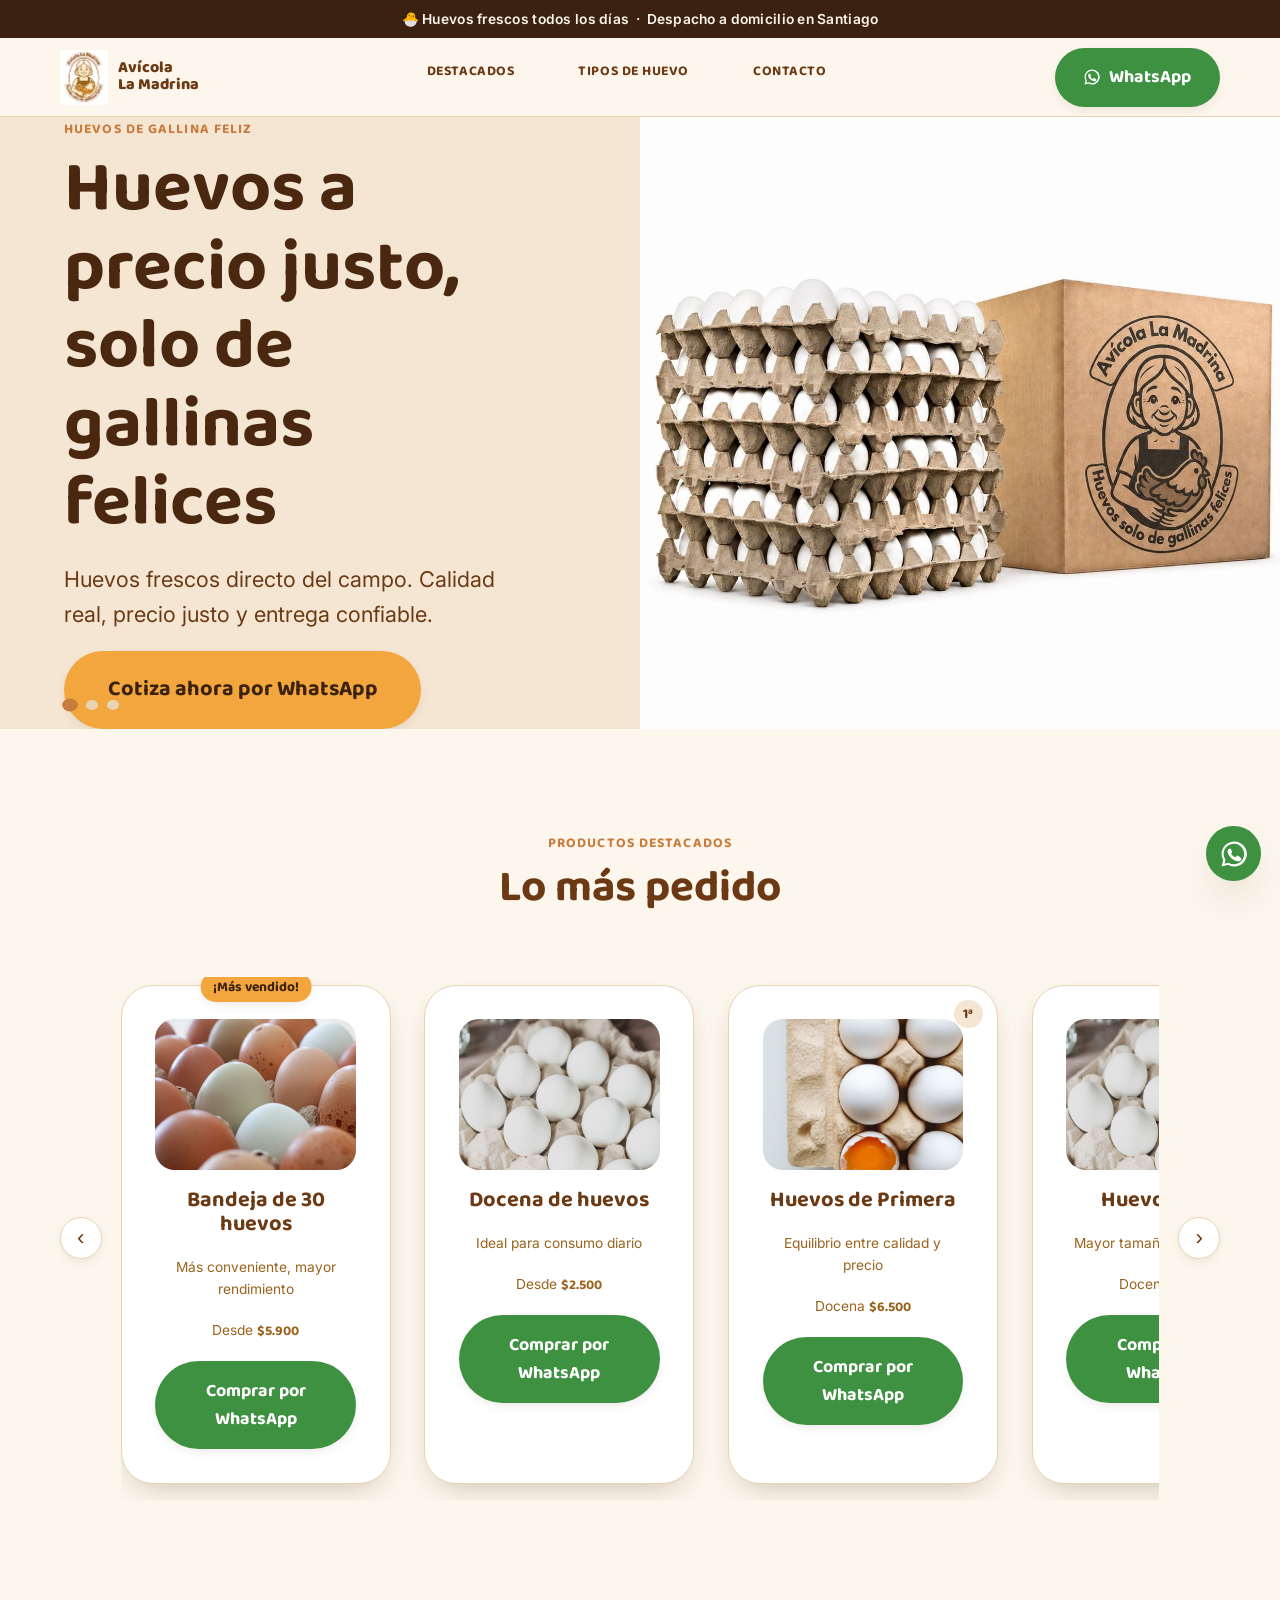
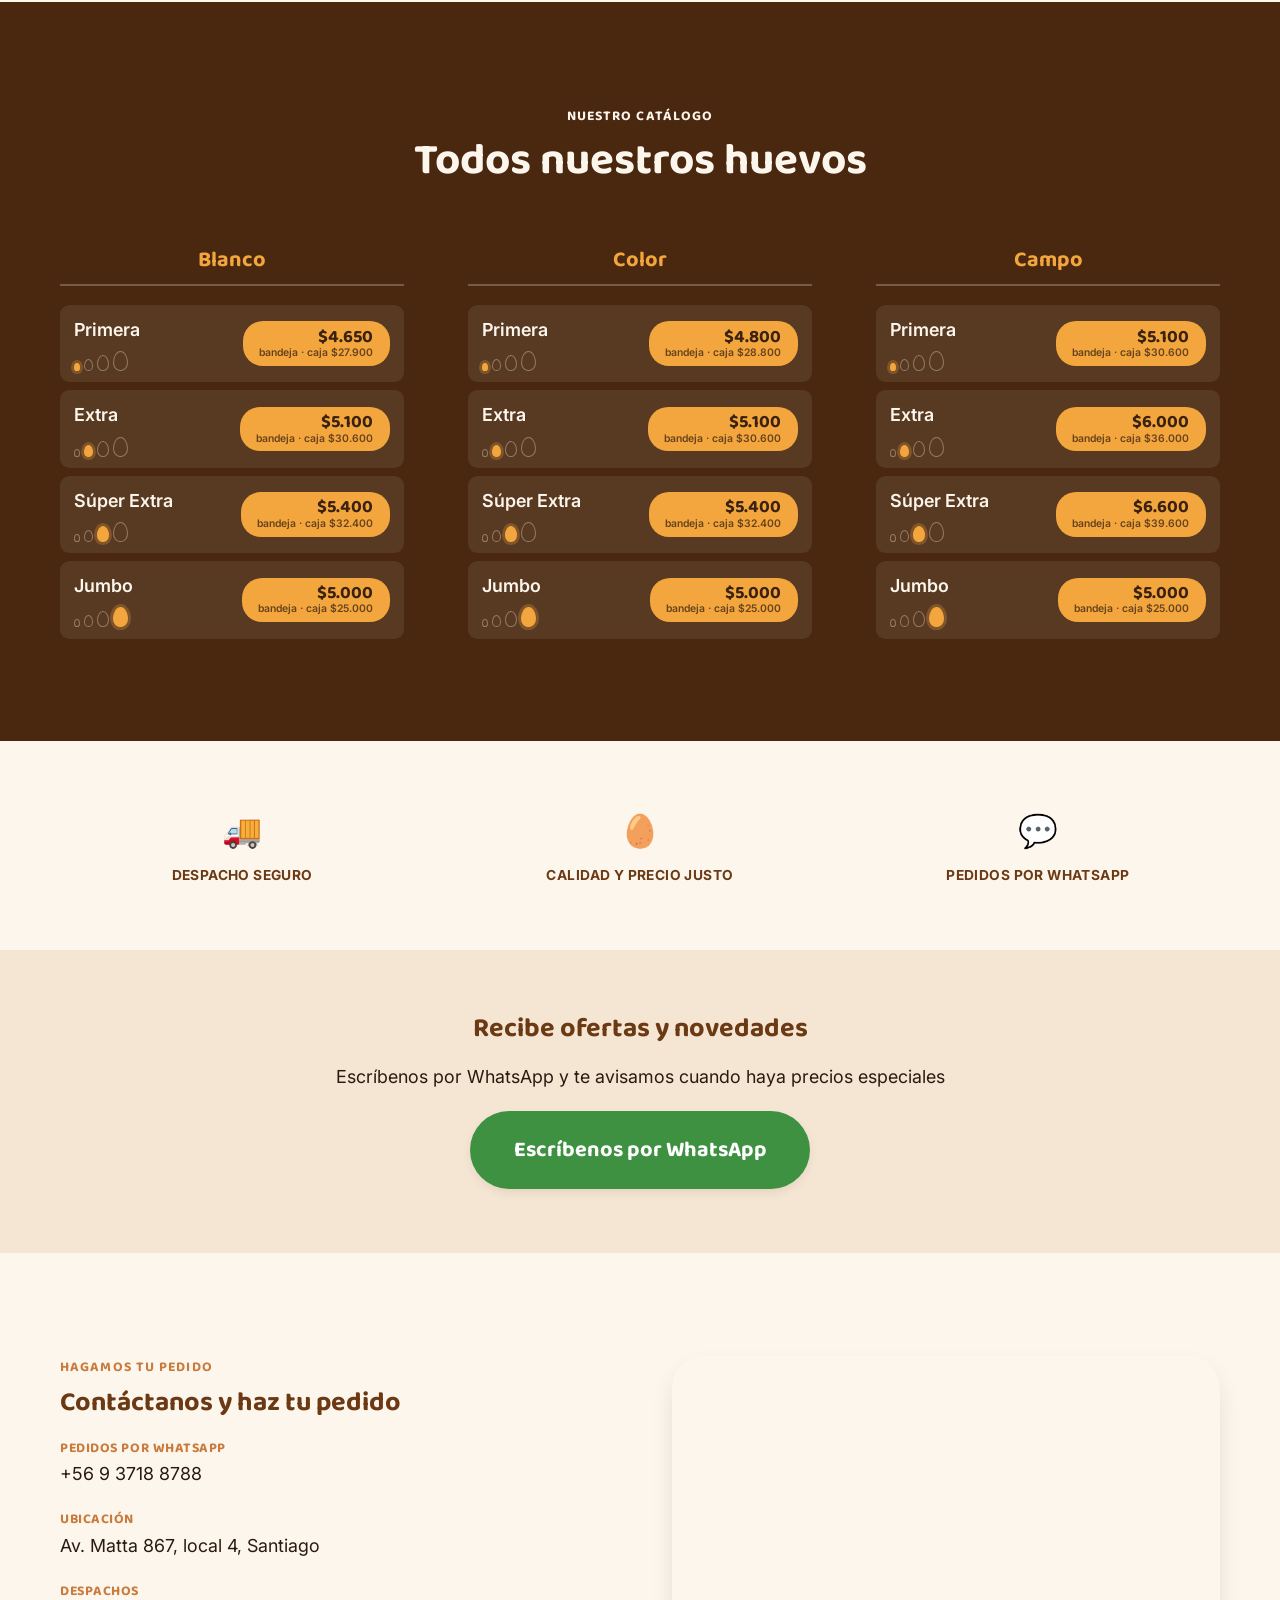
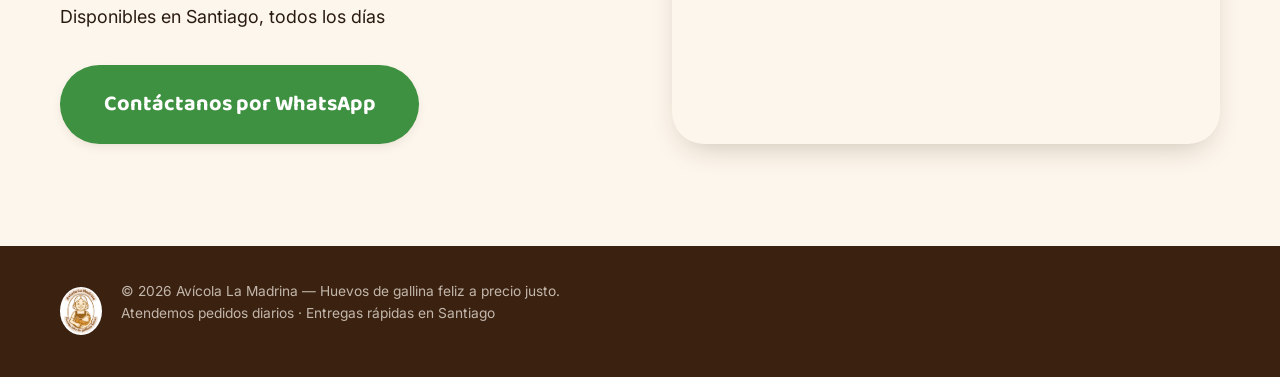
==== version-clasica/index.html @ a8001962 "Actualizar WhatsApp y dirección definitivos (Av. Matta 867, local 4, Santiago)" ====
<!doctype html>
<html lang="es">
<head>
<meta charset="UTF-8">
<meta name="viewport" content="width=device-width, initial-scale=1.0">
<title>Avícola La Madrina — Huevos a precio justo, de gallinas felices</title>
<meta name="description" content="Huevos frescos directo del campo. Calidad real, precio justo y entrega confiable en Santiago. Cotiza y compra fácil por WhatsApp.">
<link rel="icon" href="../assets/images/logo.png">
<link rel="preconnect" href="https://fonts.googleapis.com">
<link rel="preconnect" href="https://fonts.gstatic.com" crossorigin>
<link href="https://fonts.googleapis.com/css2?family=Baloo+2:wght@600;700;800&family=Inter:wght@400;500;600;700&display=swap" rel="stylesheet">
<link rel="stylesheet" href="../css/tokens.css">
<link rel="stylesheet" href="css/clasica.css">
</head>
<body>

<div class="promo-bar">🐣 Huevos frescos todos los días&nbsp; · &nbsp;Despacho a domicilio en Santiago</div>

<header class="chdr" id="chdr">
  <div class="container chdr__row">
    <a href="#inicio" class="chdr__brand">
      <img src="../assets/images/logo.png" alt="Avícola La Madrina" width="48" height="55">
      <span>Avícola<br>La Madrina</span>
    </a>

    <nav class="ctabs" id="ctabs" aria-label="Navegación principal">
      <a href="#destacados">Destacados</a>
      <a href="#tipos">Tipos de huevo</a>
      <a href="#contacto">Contacto</a>
    </nav>

    <div class="chdr__actions">
      <a class="cbtn cbtn--whatsapp js-whatsapp" data-wa-msg="Hola, quiero cotizar huevos" href="#">
        <svg viewBox="0 0 24 24" width="18" height="18" aria-hidden="true"><path fill="currentColor" d="M12 2a10 10 0 0 0-8.6 15L2 22l5.2-1.4A10 10 0 1 0 12 2Zm0 18.2a8.2 8.2 0 0 1-4.2-1.1l-.3-.2-3.1.8.8-3-.2-.3A8.2 8.2 0 1 1 12 20.2Zm4.5-6.1c-.2-.1-1.4-.7-1.6-.8-.2-.1-.4-.1-.6.1-.2.2-.6.8-.8 1-.1.2-.3.2-.5.1-1.4-.7-2.3-1.3-3.2-2.8-.2-.4.2-.4.6-1.2.1-.1 0-.3 0-.4C10.3 9.8 9.8 8.6 9.6 8.1c-.2-.5-.4-.4-.6-.4h-.5c-.2 0-.5.1-.7.3-.2.2-.9.9-.9 2.2s1 2.6 1.1 2.8c.1.2 1.9 3 4.7 4.1.7.3 1.2.4 1.6.5.7.2 1.3.2 1.8.1.5-.1 1.4-.6 1.6-1.1.2-.5.2-1 .1-1.1-.1-.1-.3-.2-.5-.3Z"/></svg>
        WhatsApp
      </a>
      <button class="cmenu-toggle" id="cmenu-toggle" aria-label="Abrir menú" aria-expanded="false" aria-controls="ctabs">
        <span></span><span></span><span></span>
      </button>
    </div>
  </div>
</header>

<main>

  <!-- HERO CAROUSEL -->
  <section class="chero" id="inicio">
    <div class="chero__track" id="chero-track">

      <div class="chero__slide is-active">
        <div class="chero__text-panel">
          <div class="chero__slide-inner">
            <p class="ceyebrow">Huevos de gallina feliz</p>
            <h1>Huevos a precio justo,<br>solo de gallinas felices</h1>
            <p class="chero__lead">Huevos frescos directo del campo. Calidad real, precio justo y entrega confiable.</p>
            <a class="cbtn cbtn--yolk cbtn--lg js-whatsapp" data-wa-msg="Hola, quiero cotizar huevos" href="#">Cotiza ahora por WhatsApp</a>
          </div>
        </div>
        <div class="chero__photo-panel">
          <img src="../assets/images/photos/box-blanco.jpg" alt="Caja y bandejas de huevos Avícola La Madrina">
        </div>
      </div>

      <div class="chero__slide">
        <div class="chero__text-panel">
          <div class="chero__slide-inner">
            <p class="ceyebrow">Para tu negocio</p>
            <h1>Precios mayoristas<br>desde 20 cajas</h1>
            <p class="chero__lead">Abastece tu negocio con huevos frescos y precios especiales por volumen.</p>
            <a class="cbtn cbtn--yolk cbtn--lg js-whatsapp" data-wa-msg="Hola, quiero consultar precios mayoristas" href="#">Consultar por WhatsApp</a>
          </div>
        </div>
        <div class="chero__photo-panel">
          <img src="../assets/images/photos/box-color.jpg" alt="Caja y bandejas de huevos de campo Avícola La Madrina">
        </div>
      </div>

      <div class="chero__slide">
        <div class="chero__text-panel">
          <div class="chero__slide-inner">
            <p class="ceyebrow">Directo a tu puerta</p>
            <h1>Despacho a domicilio<br>en Santiago</h1>
            <p class="chero__lead">Pide por WhatsApp y recibe tus huevos frescos sin salir de casa.</p>
            <a class="cbtn cbtn--yolk cbtn--lg js-whatsapp" data-wa-msg="Hola, quiero coordinar un despacho a domicilio" href="#">Pedir por WhatsApp</a>
          </div>
        </div>
        <div class="chero__photo-panel">
          <img src="../assets/images/photos/hero-delivery-hands.jpg" alt="Entrega de huevos a domicilio">
        </div>
      </div>

    </div>
    <div class="chero__dots" id="chero-dots" role="tablist" aria-label="Slides del carrusel"></div>
  </section>

  <!-- DESTACADOS CAROUSEL -->
  <section class="cdestacados" id="destacados">
    <div class="container csection-head">
      <p class="ceyebrow">Productos destacados</p>
      <h2>Lo más pedido</h2>
    </div>

    <div class="cdestacados__viewport container">
      <button class="ccarousel-arrow ccarousel-arrow--prev" data-carousel-prev aria-label="Ver anterior">‹</button>

      <div class="cdestacados__track" id="destacados-track">
        <article class="cproduct-card">
          <span class="cproduct-card__ribbon">¡Más vendido!</span>
          <div class="cproduct-card__photo"><img src="../assets/images/photos/product-bandeja.jpg" alt="Bandeja de 30 huevos frescos" width="220" height="160" loading="lazy"></div>
          <h3>Bandeja de 30 huevos</h3>
          <p>Más conveniente, mayor rendimiento</p>
          <p class="cproduct-card__price">Desde <strong>$5.900</strong></p>
          <a class="cbtn cbtn--whatsapp cbtn--block js-whatsapp" data-wa-msg="Hola, quiero pedir una bandeja de 30 huevos" href="#">Comprar por WhatsApp</a>
        </article>

        <article class="cproduct-card">
          <div class="cproduct-card__photo"><img src="../assets/images/photos/product-docena.jpg" alt="Docena de huevos frescos" width="220" height="160" loading="lazy"></div>
          <h3>Docena de huevos</h3>
          <p>Ideal para consumo diario</p>
          <p class="cproduct-card__price">Desde <strong>$2.500</strong></p>
          <a class="cbtn cbtn--whatsapp cbtn--block js-whatsapp" data-wa-msg="Hola, quiero pedir una docena de huevos" href="#">Comprar por WhatsApp</a>
        </article>

        <article class="cproduct-card">
          <span class="cproduct-card__badge">1ª</span>
          <div class="cproduct-card__photo"><img src="../assets/images/photos/product-tipo-huevo.jpg" alt="Huevos de Primera" width="220" height="160" loading="lazy"></div>
          <h3>Huevos de Primera</h3>
          <p>Equilibrio entre calidad y precio</p>
          <p class="cproduct-card__price">Docena <strong>$6.500</strong></p>
          <a class="cbtn cbtn--whatsapp cbtn--block js-whatsapp" data-wa-msg="Hola, quiero pedir huevos de Primera" href="#">Comprar por WhatsApp</a>
        </article>

        <article class="cproduct-card">
          <span class="cproduct-card__badge">Extra</span>
          <div class="cproduct-card__photo"><img src="../assets/images/photos/product-docena.jpg" alt="Huevos Extra" width="220" height="160" loading="lazy"></div>
          <h3>Huevos Extra</h3>
          <p>Mayor tamaño y rendimiento</p>
          <p class="cproduct-card__price">Docena <strong>$7.000</strong></p>
          <a class="cbtn cbtn--whatsapp cbtn--block js-whatsapp" data-wa-msg="Hola, quiero pedir huevos Extra" href="#">Comprar por WhatsApp</a>
        </article>

        <article class="cproduct-card">
          <span class="cproduct-card__badge">S.Extra</span>
          <div class="cproduct-card__photo"><img src="../assets/images/photos/product-bandeja.jpg" alt="Huevos Súper Extra" width="220" height="160" loading="lazy"></div>
          <h3>Huevos Súper Extra</h3>
          <p>Perfectos para cocina y familia</p>
          <p class="cproduct-card__price">Docena <strong>$7.500</strong></p>
          <a class="cbtn cbtn--whatsapp cbtn--block js-whatsapp" data-wa-msg="Hola, quiero pedir huevos Súper Extra" href="#">Comprar por WhatsApp</a>
        </article>

        <article class="cproduct-card">
          <span class="cproduct-card__badge">Campo</span>
          <div class="cproduct-card__photo"><img src="../assets/images/photos/countryside-hens.jpg" alt="Huevos de Campo, gallinas libres" width="220" height="160" loading="lazy"></div>
          <h3>Huevos de Campo</h3>
          <p>Gallinas libres, sabor superior</p>
          <p class="cproduct-card__price">Docena <strong>$9.500</strong></p>
          <a class="cbtn cbtn--whatsapp cbtn--block js-whatsapp" data-wa-msg="Hola, quiero pedir huevos de Campo" href="#">Comprar por WhatsApp</a>
        </article>

        <article class="cproduct-card">
          <div class="cproduct-card__photo"><img src="../assets/images/photos/tipos-eggs-row.jpg" alt="Caja mayorista de huevos" width="220" height="160" loading="lazy"></div>
          <h3>Caja mayorista</h3>
          <p>150 huevos, precio por volumen</p>
          <p class="cproduct-card__price">Cotiza <strong>directamente</strong></p>
          <a class="cbtn cbtn--whatsapp cbtn--block js-whatsapp" data-wa-msg="Hola, quiero cotizar una caja mayorista de 150 huevos" href="#">Comprar por WhatsApp</a>
        </article>
      </div>

      <button class="ccarousel-arrow ccarousel-arrow--next" data-carousel-next aria-label="Ver siguiente">›</button>
    </div>
  </section>

  <!-- CATÁLOGO -->
  <section class="ccatalogo" id="tipos">
    <div class="container">
      <div class="csection-head">
        <p class="ceyebrow">Nuestro catálogo</p>
        <h2>Todos nuestros huevos</h2>
      </div>

      <div class="ccatalogo__grid">
        <div class="ccatalogo__col">
          <h3>Blanco</h3>
          <ul class="ccatalogo__list">
            <li>
              <div class="ccatalogo__info">
                <span class="ccatalogo__name">Primera</span>
                <span class="csize-scale" aria-hidden="true"><i class="csize-scale__dot is-active"></i><i class="csize-scale__dot"></i><i class="csize-scale__dot"></i><i class="csize-scale__dot"></i></span>
              </div>
              <a class="js-whatsapp" data-wa-msg="Hola, quiero cotizar huevos Blanco Primera" href="#"><strong>$4.650</strong><small>bandeja · caja $27.900</small></a>
            </li>
            <li>
              <div class="ccatalogo__info">
                <span class="ccatalogo__name">Extra</span>
                <span class="csize-scale" aria-hidden="true"><i class="csize-scale__dot"></i><i class="csize-scale__dot is-active"></i><i class="csize-scale__dot"></i><i class="csize-scale__dot"></i></span>
              </div>
              <a class="js-whatsapp" data-wa-msg="Hola, quiero cotizar huevos Blanco Extra" href="#"><strong>$5.100</strong><small>bandeja · caja $30.600</small></a>
            </li>
            <li>
              <div class="ccatalogo__info">
                <span class="ccatalogo__name">Súper Extra</span>
                <span class="csize-scale" aria-hidden="true"><i class="csize-scale__dot"></i><i class="csize-scale__dot"></i><i class="csize-scale__dot is-active"></i><i class="csize-scale__dot"></i></span>
              </div>
              <a class="js-whatsapp" data-wa-msg="Hola, quiero cotizar huevos Blanco Súper Extra" href="#"><strong>$5.400</strong><small>bandeja · caja $32.400</small></a>
            </li>
            <li>
              <div class="ccatalogo__info">
                <span class="ccatalogo__name">Jumbo</span>
                <span class="csize-scale" aria-hidden="true"><i class="csize-scale__dot"></i><i class="csize-scale__dot"></i><i class="csize-scale__dot"></i><i class="csize-scale__dot is-active"></i></span>
              </div>
              <a class="js-whatsapp" data-wa-msg="Hola, quiero cotizar huevos Blanco Jumbo" href="#"><strong>$5.000</strong><small>bandeja · caja $25.000</small></a>
            </li>
          </ul>
        </div>

        <div class="ccatalogo__col">
          <h3>Color</h3>
          <ul class="ccatalogo__list">
            <li>
              <div class="ccatalogo__info">
                <span class="ccatalogo__name">Primera</span>
                <span class="csize-scale" aria-hidden="true"><i class="csize-scale__dot is-active"></i><i class="csize-scale__dot"></i><i class="csize-scale__dot"></i><i class="csize-scale__dot"></i></span>
              </div>
              <a class="js-whatsapp" data-wa-msg="Hola, quiero cotizar huevos Color Primera" href="#"><strong>$4.800</strong><small>bandeja · caja $28.800</small></a>
            </li>
            <li>
              <div class="ccatalogo__info">
                <span class="ccatalogo__name">Extra</span>
                <span class="csize-scale" aria-hidden="true"><i class="csize-scale__dot"></i><i class="csize-scale__dot is-active"></i><i class="csize-scale__dot"></i><i class="csize-scale__dot"></i></span>
              </div>
              <a class="js-whatsapp" data-wa-msg="Hola, quiero cotizar huevos Color Extra" href="#"><strong>$5.100</strong><small>bandeja · caja $30.600</small></a>
            </li>
            <li>
              <div class="ccatalogo__info">
                <span class="ccatalogo__name">Súper Extra</span>
                <span class="csize-scale" aria-hidden="true"><i class="csize-scale__dot"></i><i class="csize-scale__dot"></i><i class="csize-scale__dot is-active"></i><i class="csize-scale__dot"></i></span>
              </div>
              <a class="js-whatsapp" data-wa-msg="Hola, quiero cotizar huevos Color Súper Extra" href="#"><strong>$5.400</strong><small>bandeja · caja $32.400</small></a>
            </li>
            <li>
              <div class="ccatalogo__info">
                <span class="ccatalogo__name">Jumbo</span>
                <span class="csize-scale" aria-hidden="true"><i class="csize-scale__dot"></i><i class="csize-scale__dot"></i><i class="csize-scale__dot"></i><i class="csize-scale__dot is-active"></i></span>
              </div>
              <a class="js-whatsapp" data-wa-msg="Hola, quiero cotizar huevos Color Jumbo" href="#"><strong>$5.000</strong><small>bandeja · caja $25.000</small></a>
            </li>
          </ul>
        </div>

        <div class="ccatalogo__col">
          <h3>Campo</h3>
          <ul class="ccatalogo__list">
            <li>
              <div class="ccatalogo__info">
                <span class="ccatalogo__name">Primera</span>
                <span class="csize-scale" aria-hidden="true"><i class="csize-scale__dot is-active"></i><i class="csize-scale__dot"></i><i class="csize-scale__dot"></i><i class="csize-scale__dot"></i></span>
              </div>
              <a class="js-whatsapp" data-wa-msg="Hola, quiero cotizar huevos de Campo Primera" href="#"><strong>$5.100</strong><small>bandeja · caja $30.600</small></a>
            </li>
            <li>
              <div class="ccatalogo__info">
                <span class="ccatalogo__name">Extra</span>
                <span class="csize-scale" aria-hidden="true"><i class="csize-scale__dot"></i><i class="csize-scale__dot is-active"></i><i class="csize-scale__dot"></i><i class="csize-scale__dot"></i></span>
              </div>
              <a class="js-whatsapp" data-wa-msg="Hola, quiero cotizar huevos de Campo Extra" href="#"><strong>$6.000</strong><small>bandeja · caja $36.000</small></a>
            </li>
            <li>
              <div class="ccatalogo__info">
                <span class="ccatalogo__name">Súper Extra</span>
                <span class="csize-scale" aria-hidden="true"><i class="csize-scale__dot"></i><i class="csize-scale__dot"></i><i class="csize-scale__dot is-active"></i><i class="csize-scale__dot"></i></span>
              </div>
              <a class="js-whatsapp" data-wa-msg="Hola, quiero cotizar huevos de Campo Súper Extra" href="#"><strong>$6.600</strong><small>bandeja · caja $39.600</small></a>
            </li>
            <li>
              <div class="ccatalogo__info">
                <span class="ccatalogo__name">Jumbo</span>
                <span class="csize-scale" aria-hidden="true"><i class="csize-scale__dot"></i><i class="csize-scale__dot"></i><i class="csize-scale__dot"></i><i class="csize-scale__dot is-active"></i></span>
              </div>
              <a class="js-whatsapp" data-wa-msg="Hola, quiero cotizar huevos de Campo Jumbo" href="#"><strong>$5.000</strong><small>bandeja · caja $25.000</small></a>
            </li>
          </ul>
        </div>
      </div>
    </div>
  </section>

  <!-- TRUST BADGES -->
  <section class="ctrust">
    <div class="container ctrust__grid">
      <div class="ctrust__item"><span>🚚</span><p>Despacho seguro</p></div>
      <div class="ctrust__item"><span>🥚</span><p>Calidad y precio justo</p></div>
      <div class="ctrust__item"><span>💬</span><p>Pedidos por WhatsApp</p></div>
    </div>
  </section>

  <!-- NEWSLETTER (WhatsApp opt-in, no hay backend de correo) -->
  <section class="cnewsletter">
    <div class="container cnewsletter__inner">
      <h2>Recibe ofertas y novedades</h2>
      <p>Escríbenos por WhatsApp y te avisamos cuando haya precios especiales</p>
      <a class="cbtn cbtn--whatsapp cbtn--lg js-whatsapp" data-wa-msg="Hola, quiero recibir ofertas y novedades" href="#">Escríbenos por WhatsApp</a>
    </div>
  </section>

  <!-- CONTACT -->
  <section class="ccontact" id="contacto">
    <div class="container ccontact__row">
      <div class="ccontact__copy">
        <p class="ceyebrow">Hagamos tu pedido</p>
        <h2>Contáctanos y haz tu pedido</h2>
        <ul class="ccontact__list">
          <li><strong>Pedidos por WhatsApp</strong><span class="js-whatsapp-number">+56 9 0000 0000</span></li>
          <li><strong>Ubicación</strong><span>Av. Matta 867, local 4, Santiago</span></li>
          <li><strong>Despachos</strong><span>Disponibles en Santiago, todos los días</span></li>
        </ul>
        <a class="cbtn cbtn--whatsapp cbtn--lg js-whatsapp" data-wa-msg="Hola, quiero hacer un pedido" href="#">Contáctanos por WhatsApp</a>
      </div>
      <div class="ccontact__map">
        <iframe title="Mapa de ubicación Avícola La Madrina" src="https://maps.google.com/maps?q=Av.%20Matta%20867%2C%20Santiago&t=&z=16&ie=UTF8&iwloc=&output=embed" loading="lazy" referrerpolicy="no-referrer-when-downgrade"></iframe>
      </div>
    </div>
  </section>

</main>

<footer class="cfooter">
  <div class="container cfooter__row">
    <img src="../assets/images/logo.png" alt="Avícola La Madrina" width="42" height="48">
    <p>© 2026 Avícola La Madrina — Huevos de gallina feliz a precio justo.<br>Atendemos pedidos diarios · Entregas rápidas en Santiago</p>
  </div>
</footer>

<a class="cwhatsapp-float js-whatsapp" data-wa-msg="Hola, quiero hacer una consulta" href="#" aria-label="Escríbenos por WhatsApp">
  <svg viewBox="0 0 24 24" width="30" height="30"><path fill="currentColor" d="M12 2a10 10 0 0 0-8.6 15L2 22l5.2-1.4A10 10 0 1 0 12 2Zm0 18.2a8.2 8.2 0 0 1-4.2-1.1l-.3-.2-3.1.8.8-3-.2-.3A8.2 8.2 0 1 1 12 20.2Zm4.5-6.1c-.2-.1-1.4-.7-1.6-.8-.2-.1-.4-.1-.6.1-.2.2-.6.8-.8 1-.1.2-.3.2-.5.1-1.4-.7-2.3-1.3-3.2-2.8-.2-.4.2-.4.6-1.2.1-.1 0-.3 0-.4C10.3 9.8 9.8 8.6 9.6 8.1c-.2-.5-.4-.4-.6-.4h-.5c-.2 0-.5.1-.7.3-.2.2-.9.9-.9 2.2s1 2.6 1.1 2.8c.1.2 1.9 3 4.7 4.1.7.3 1.2.4 1.6.5.7.2 1.3.2 1.8.1.5-.1 1.4-.6 1.6-1.1.2-.5.2-1 .1-1.1-.1-.1-.3-.2-.5-.3Z"/></svg>
</a>

<div class="cpromo-modal" id="promo-modal" role="dialog" aria-modal="true" aria-labelledby="promo-modal-title" hidden>
  <div class="cpromo-modal__backdrop" data-promo-close></div>
  <div class="cpromo-modal__card">
    <button class="cpromo-modal__close" data-promo-close aria-label="Cerrar">✕</button>
    <p class="cpromo-modal__icon">🚚</p>
    <h3 id="promo-modal-title">Despacho gratis</h3>
    <p>Región Metropolitana en compras desde <strong>$50.000</strong></p>
    <a class="cbtn cbtn--whatsapp cbtn--block js-whatsapp" data-wa-msg="Hola, quiero hacer un pedido" href="#" data-promo-close>Quiero mi pedido</a>
  </div>
</div>

<script src="js/clasica.js"></script>
</body>
</html>
---- css/tokens.css ----
:root {
  /* Palette — derived from the Avícola La Madrina badge logo */
  --color-cream: #fdf6ec;
  --color-cream-deep: #f4e6d3;
  --color-cream-line: #e8d3b3;

  --color-brown-900: #3a2110;
  --color-brown-800: #4a2810;
  --color-brown-700: #6b3a14;
  --color-brown-500: #9b631c;
  --color-brown-300: #c99257;

  --color-terracotta: #c97b3d;

  --color-yolk: #f2a63d;
  --color-yolk-dark: #d9871f;

  --color-whatsapp: #3f9142;
  --color-whatsapp-dark: #2f7a34;

  --color-white: #ffffff;
  --color-ink: #2a1b10;

  /* Type */
  --font-display: "Baloo 2", system-ui, sans-serif;
  --font-body: "Inter", system-ui, -apple-system, sans-serif;

  --text-xs: clamp(0.8rem, 0.78rem + 0.1vw, 0.875rem);
  --text-base: clamp(1rem, 0.96rem + 0.2vw, 1.125rem);
  --text-lg: clamp(1.15rem, 1.08rem + 0.35vw, 1.375rem);
  --text-xl: clamp(1.4rem, 1.25rem + 0.75vw, 1.875rem);
  --text-2xl: clamp(1.9rem, 1.6rem + 1.5vw, 2.75rem);
  --text-hero: clamp(2.6rem, 1.9rem + 3.2vw, 4.5rem);

  /* Space */
  --space-xs: clamp(0.5rem, 0.45rem + 0.25vw, 0.75rem);
  --space-sm: clamp(0.9rem, 0.8rem + 0.5vw, 1.25rem);
  --space-md: clamp(1.5rem, 1.3rem + 1vw, 2.25rem);
  --space-lg: clamp(2.5rem, 2rem + 2.5vw, 4rem);
  --space-section: clamp(4rem, 3.2rem + 4vw, 7rem);

  /* Shape */
  --radius-sm: 0.6rem;
  --radius-md: 1.25rem;
  --radius-lg: 2rem;
  --radius-pill: 999px;

  /* Motion */
  --duration-fast: 150ms;
  --duration-normal: 320ms;
  --ease-out-expo: cubic-bezier(0.16, 1, 0.3, 1);

  /* Shadow */
  --shadow-card: 0 12px 30px -12px rgba(58, 33, 16, 0.28);
  --shadow-lift: 0 20px 40px -16px rgba(58, 33, 16, 0.35);
  --shadow-soft: 0 4px 14px -6px rgba(58, 33, 16, 0.2);
}
---- version-clasica/css/clasica.css ----
*, *::before, *::after { box-sizing: border-box; }
html { scroll-behavior: smooth; }
body {
  margin: 0;
  font-family: var(--font-body);
  font-size: var(--text-base);
  color: var(--color-ink);
  background: var(--color-cream);
  line-height: 1.6;
  -webkit-font-smoothing: antialiased;
}
img { max-width: 100%; height: auto; display: block; }
h1, h2, h3 { font-family: var(--font-display); line-height: 1.1; margin: 0 0 var(--space-sm); color: var(--color-brown-700); }
p { margin: 0 0 var(--space-sm); }
a { color: inherit; text-decoration: none; }

.container { width: min(1160px, 100% - 2.5rem); margin-inline: auto; }

.ceyebrow {
  font-family: var(--font-display);
  font-weight: 700;
  letter-spacing: 0.08em;
  text-transform: uppercase;
  font-size: var(--text-xs);
  color: var(--color-terracotta);
  margin: 0 0 var(--space-xs);
}

.csection-head { text-align: center; max-width: 60ch; margin-inline: auto; margin-bottom: var(--space-lg); }
.csection-head h2 { font-size: var(--text-2xl); }

/* Buttons */
.cbtn {
  display: inline-flex; align-items: center; justify-content: center; gap: 0.5rem;
  font-family: var(--font-display); font-weight: 700; font-size: var(--text-base);
  padding: 0.85em 1.6em; border-radius: var(--radius-pill); border: none; cursor: pointer;
  transition: transform var(--duration-fast) var(--ease-out-expo), box-shadow var(--duration-fast) var(--ease-out-expo), background-color var(--duration-fast) var(--ease-out-expo);
  box-shadow: var(--shadow-soft);
}
.cbtn:hover { transform: translateY(-2px); box-shadow: var(--shadow-lift); }
.cbtn--lg { padding: 1em 2em; font-size: var(--text-lg); }
.cbtn--block { width: 100%; }
.cbtn--whatsapp { background: var(--color-whatsapp); color: var(--color-white); }
.cbtn--whatsapp:hover { background: var(--color-whatsapp-dark); }
.cbtn--yolk { background: var(--color-yolk); color: var(--color-brown-900); }
.cbtn--yolk:hover { background: var(--color-yolk-dark); }

/* Promo bar */
.promo-bar {
  background: var(--color-brown-900); color: var(--color-cream);
  text-align: center; font-size: var(--text-xs); font-weight: 600;
  letter-spacing: 0.02em; padding: 0.5rem 1rem;
}

/* Header with tabs */
.chdr {
  position: sticky; top: 0; z-index: 40;
  background: color-mix(in srgb, var(--color-cream) 94%, transparent);
  backdrop-filter: blur(10px);
  border-bottom: 1px solid var(--color-cream-line);
}
.chdr__row { display: flex; align-items: center; justify-content: space-between; gap: var(--space-md); padding-block: 0.6rem; }
.chdr__brand { display: flex; align-items: center; gap: 0.6rem; flex-shrink: 0; }
.chdr__brand span { font-family: var(--font-display); font-weight: 800; color: var(--color-brown-700); font-size: 1rem; line-height: 1.05; }
.ctabs { display: flex; gap: var(--space-lg); }
.ctabs a {
  position: relative; font-family: var(--font-display); font-weight: 700; font-size: var(--text-xs);
  text-transform: uppercase; letter-spacing: 0.04em; color: var(--color-brown-700);
  padding-bottom: 0.6rem; border-bottom: 3px solid transparent;
  transition: border-color var(--duration-fast) var(--ease-out-expo), color var(--duration-fast);
}
.ctabs a:hover { border-color: var(--color-yolk); color: var(--color-terracotta); }
.chdr__actions { display: flex; align-items: center; gap: var(--space-sm); }
.cmenu-toggle { display: none; flex-direction: column; gap: 5px; background: none; border: none; cursor: pointer; padding: 0.4rem; }
.cmenu-toggle span { width: 24px; height: 2.5px; background: var(--color-brown-700); border-radius: 2px; transition: transform var(--duration-normal) var(--ease-out-expo), opacity var(--duration-fast); }

/* Hero carousel — two-column split, à la Santa Marta */
.chero { position: relative; overflow: hidden; background: var(--color-cream-deep); }
.chero__track { position: relative; height: clamp(480px, 68vh, 620px); }
.chero__slide {
  position: absolute; inset: 0; display: grid; grid-template-columns: 1fr 1fr;
  opacity: 0; visibility: hidden; transition: opacity 700ms var(--ease-out-expo);
}
.chero__slide.is-active { opacity: 1; visibility: visible; }
.chero__text-panel { display: flex; align-items: center; background: var(--color-cream-deep); padding-inline: var(--space-lg); }
.chero__slide-inner { max-width: 42ch; }
.chero__slide h1 { font-size: var(--text-hero); color: var(--color-brown-800); }
.chero__slide .ceyebrow { color: var(--color-terracotta); }
.chero__lead { font-size: var(--text-lg); color: var(--color-brown-700); }
.chero__photo-panel { position: relative; overflow: hidden; background: var(--color-brown-800); }
.chero__photo-panel > img { width: 100%; height: 100%; object-fit: cover; }
.chero__dots { position: absolute; left: var(--space-lg); bottom: var(--space-sm); z-index: 3; display: flex; gap: 0.6rem; }
.chero__dots button {
  width: 10px; height: 10px; border-radius: 50%; border: none; background: var(--color-cream-line);
  cursor: pointer; transition: background-color var(--duration-fast), transform var(--duration-fast);
}
.chero__dots button.is-active { background: var(--color-terracotta); transform: scale(1.3); }

/* Destacados carousel */
.cdestacados { padding-block: var(--space-section); }
.cdestacados__viewport { position: relative; display: flex; align-items: center; gap: var(--space-sm); }
.cdestacados__track {
  display: flex; gap: var(--space-md); overflow-x: auto; scroll-snap-type: x mandatory;
  padding-block: 0.5rem 1rem; scrollbar-width: none;
}
.cdestacados__track::-webkit-scrollbar { display: none; }
.cproduct-card {
  position: relative; flex: 0 0 clamp(220px, 26vw, 270px); scroll-snap-align: start;
  background: var(--color-white); border: 1px solid var(--color-cream-line); border-radius: var(--radius-lg);
  padding: var(--space-md); text-align: center; box-shadow: var(--shadow-card);
  transition: transform var(--duration-normal) var(--ease-out-expo), box-shadow var(--duration-normal) var(--ease-out-expo);
}
.cproduct-card:hover { transform: translateY(-8px); box-shadow: var(--shadow-lift); }
.cproduct-card__photo { width: 100%; aspect-ratio: 4 / 3; margin: 0 0 var(--space-sm); border-radius: var(--radius-md); overflow: hidden; }
.cproduct-card__photo img { width: 100%; height: 100%; object-fit: cover; }
.cproduct-card__ribbon {
  position: absolute; top: -14px; left: 50%; transform: translateX(-50%);
  background: var(--color-yolk); color: var(--color-brown-900); font-family: var(--font-display); font-weight: 700;
  font-size: var(--text-xs); padding: 0.3em 0.9em; border-radius: var(--radius-pill); white-space: nowrap; box-shadow: var(--shadow-soft);
}
.cproduct-card__badge {
  position: absolute; top: 14px; right: 14px; background: var(--color-cream-deep); color: var(--color-brown-700);
  font-family: var(--font-display); font-weight: 700; font-size: var(--text-xs);
  padding: 0.25em 0.7em; border-radius: var(--radius-pill);
}
.cproduct-card h3 { font-size: var(--text-lg); }
.cproduct-card p { font-size: var(--text-xs); color: var(--color-brown-500); }
.cproduct-card__price { font-size: var(--text-xl); color: var(--color-brown-700); margin-bottom: var(--space-sm); }
.cproduct-card__price strong { font-family: var(--font-display); }
.ccarousel-arrow {
  flex-shrink: 0; width: 2.6rem; height: 2.6rem; border-radius: 50%; border: 1px solid var(--color-cream-line);
  background: var(--color-white); color: var(--color-brown-700); font-size: 1.4rem; line-height: 1; cursor: pointer;
  box-shadow: var(--shadow-soft); transition: background-color var(--duration-fast), transform var(--duration-fast);
}
.ccarousel-arrow:hover { background: var(--color-yolk); transform: scale(1.08); }

/* Tipos de huevo row */
.ccatalogo { padding-block: var(--space-section); background: var(--color-brown-800); }
.ccatalogo .ceyebrow, .ccatalogo h2 { color: var(--color-cream); }
.ccatalogo__grid { display: grid; grid-template-columns: repeat(3, 1fr); gap: var(--space-lg); }
.ccatalogo__col h3 {
  color: var(--color-yolk); font-size: var(--text-lg); text-align: center;
  padding-bottom: var(--space-xs); margin-bottom: var(--space-sm);
  border-bottom: 2px solid color-mix(in srgb, var(--color-cream) 25%, transparent);
}
.ccatalogo__list { list-style: none; margin: 0; padding: 0; display: grid; gap: 0.5rem; }
.ccatalogo__list li {
  display: flex; align-items: center; justify-content: space-between; gap: var(--space-sm);
  padding: 0.7rem 0.9rem; border-radius: var(--radius-sm);
  background: color-mix(in srgb, var(--color-cream) 8%, transparent);
}
.ccatalogo__name { color: var(--color-cream); font-weight: 600; }
.ccatalogo__info { display: flex; flex-direction: column; gap: 0.4rem; }
.csize-scale { display: flex; align-items: flex-end; gap: 4px; height: 20px; }
.csize-scale__dot {
  display: block; border-radius: 50% 50% 45% 45% / 58% 58% 42% 42%;
  background: transparent; border: 1.5px solid color-mix(in srgb, var(--color-cream) 35%, transparent);
}
.csize-scale__dot:nth-child(1) { width: 6px; height: 8px; }
.csize-scale__dot:nth-child(2) { width: 9px; height: 12px; }
.csize-scale__dot:nth-child(3) { width: 12px; height: 16px; }
.csize-scale__dot:nth-child(4) { width: 15px; height: 20px; }
.csize-scale__dot.is-active {
  background: var(--color-yolk); border-color: var(--color-yolk);
  box-shadow: 0 0 0 3px color-mix(in srgb, var(--color-yolk) 25%, transparent);
}
.ccatalogo__list a {
  display: flex; flex-direction: column; align-items: flex-end; gap: 0.1rem;
  color: var(--color-brown-900); background: var(--color-yolk);
  padding: 0.4em 0.9em; border-radius: var(--radius-md); text-align: right;
  transition: background-color var(--duration-fast), transform var(--duration-fast);
}
.ccatalogo__list a:hover { background: var(--color-yolk-dark); transform: translateY(-2px); }
.ccatalogo__list a strong { font-family: var(--font-display); font-weight: 700; font-size: var(--text-sm, var(--text-base)); line-height: 1; }
.ccatalogo__list a small { font-size: 0.65rem; font-weight: 600; opacity: 0.75; line-height: 1; white-space: nowrap; }

/* Trust */
.ctrust { padding-block: var(--space-lg); }
.ctrust__grid { display: grid; grid-template-columns: repeat(3, 1fr); gap: var(--space-md); text-align: center; }
.ctrust__item { display: grid; gap: 0.5rem; justify-items: center; }
.ctrust__item span:first-child { font-size: 2rem; }
.ctrust__item p { margin: 0; font-weight: 700; color: var(--color-brown-700); font-size: var(--text-xs); text-transform: uppercase; letter-spacing: 0.03em; }

/* Newsletter */
.cnewsletter { padding-block: var(--space-lg); background: var(--color-cream-deep); text-align: center; }
.cnewsletter__inner { max-width: 56ch; margin-inline: auto; }

/* Contact */
.ccontact { padding-block: var(--space-section); }
.ccontact__row { display: grid; grid-template-columns: 1fr 1fr; gap: var(--space-lg); align-items: stretch; }
.ccontact__list { list-style: none; padding: 0; margin: 0 0 var(--space-md); display: grid; gap: var(--space-sm); }
.ccontact__list li { display: flex; flex-direction: column; gap: 0.1rem; }
.ccontact__list strong { font-family: var(--font-display); color: var(--color-terracotta); font-size: var(--text-xs); text-transform: uppercase; letter-spacing: 0.04em; }
.ccontact__map { border-radius: var(--radius-lg); overflow: hidden; box-shadow: var(--shadow-card); min-height: 320px; }
.ccontact__map iframe { width: 100%; height: 100%; min-height: 320px; border: 0; }

/* Footer */
.cfooter { background: var(--color-brown-900); color: color-mix(in srgb, var(--color-cream) 70%, transparent); padding-block: var(--space-md); }
.cfooter__row { display: flex; align-items: center; gap: var(--space-sm); font-size: var(--text-xs); }
.cfooter img { border-radius: 50%; flex-shrink: 0; }

/* Floating WhatsApp */
.cwhatsapp-float {
  position: fixed; right: var(--space-sm); bottom: var(--space-sm); z-index: 50;
  width: 3.4rem; height: 3.4rem; border-radius: 50%; background: var(--color-whatsapp); color: var(--color-white);
  display: grid; place-items: center; box-shadow: var(--shadow-lift);
  animation: cpulse 2.6s ease-in-out infinite;
}
.cwhatsapp-float:hover { background: var(--color-whatsapp-dark); }
@keyframes cpulse { 0%,100% { box-shadow: 0 0 0 0 color-mix(in srgb, var(--color-whatsapp) 50%, transparent), var(--shadow-lift); } 50% { box-shadow: 0 0 0 10px transparent, var(--shadow-lift); } }
@media (prefers-reduced-motion: reduce) { .cwhatsapp-float { animation: none; } .chero__slide { transition: none; } }

/* Promo modal — mobile free-shipping popup */
.cpromo-modal { position: fixed; inset: 0; z-index: 100; display: flex; align-items: center; justify-content: center; padding: var(--space-md); }
.cpromo-modal[hidden] { display: none; }
.cpromo-modal__backdrop { position: absolute; inset: 0; background: rgba(42,23,10,0.6); backdrop-filter: blur(2px); }
.cpromo-modal__card {
  position: relative; z-index: 1; width: min(340px, 100%);
  background: var(--color-cream); border-radius: var(--radius-lg); box-shadow: var(--shadow-lift);
  padding: var(--space-lg) var(--space-md) var(--space-md); text-align: center;
  animation: cpromoIn 350ms var(--ease-out-expo);
}
@keyframes cpromoIn { from { opacity: 0; transform: translateY(16px) scale(0.97); } to { opacity: 1; transform: translateY(0) scale(1); } }
.cpromo-modal__icon { font-size: 2.4rem; margin: 0 0 0.3rem; }
.cpromo-modal__card h3 { margin-bottom: 0.4rem; }
.cpromo-modal__card p { color: var(--color-brown-700); }
.cpromo-modal__card p strong { font-family: var(--font-display); color: var(--color-terracotta); }
.cpromo-modal__card .cbtn { margin-top: var(--space-sm); }
.cpromo-modal__close {
  position: absolute; top: 0.6rem; right: 0.6rem; width: 2rem; height: 2rem; border-radius: 50%;
  border: none; background: var(--color-cream-deep); color: var(--color-brown-700); cursor: pointer;
  font-size: 0.9rem; line-height: 1; transition: background-color var(--duration-fast);
}
.cpromo-modal__close:hover { background: var(--color-yolk); }

/* Responsive */
@media (max-width: 860px) {
  .ctabs {
    position: fixed; inset: 4rem 1rem auto 1rem; background: var(--color-cream);
    border: 1px solid var(--color-cream-line); border-radius: var(--radius-md); box-shadow: var(--shadow-lift);
    flex-direction: column; padding: var(--space-sm) var(--space-md);
    transform: translateY(-12px) scale(0.98); opacity: 0; pointer-events: none;
    transition: transform var(--duration-normal) var(--ease-out-expo), opacity var(--duration-normal) var(--ease-out-expo);
  }
  .ctabs.is-open { transform: translateY(0) scale(1); opacity: 1; pointer-events: auto; }
  .cmenu-toggle { display: flex; }
  .cmenu-toggle[aria-expanded="true"] span:nth-child(1) { transform: translateY(7px) rotate(45deg); }
  .cmenu-toggle[aria-expanded="true"] span:nth-child(2) { opacity: 0; }
  .cmenu-toggle[aria-expanded="true"] span:nth-child(3) { transform: translateY(-7px) rotate(-45deg); }
  .chdr__brand span { display: none; }

  .chero__track { height: clamp(640px, 128vw, 760px); }
  .chero__slide { grid-template-columns: 1fr; grid-template-rows: auto 220px; }
  .chero__text-panel { padding: var(--space-md); text-align: center; }
  .chero__slide-inner { max-width: 100%; margin-inline: auto; }
  .chero__slide-inner .cbtn { margin-inline: auto; }
  .chero__dots { left: 0; right: 0; justify-content: center; bottom: calc(220px + var(--space-xs)); }

  .ccontact__row { grid-template-columns: 1fr; }
}

@media (max-width: 640px) {
  .ctrust__grid { grid-template-columns: 1fr; }
  .cproduct-card { flex-basis: 88vw; }
  .ccarousel-arrow { display: none; }
  .cdestacados__viewport { gap: 0; }
  .ccatalogo__grid { grid-template-columns: 1fr; gap: var(--space-md); }
}
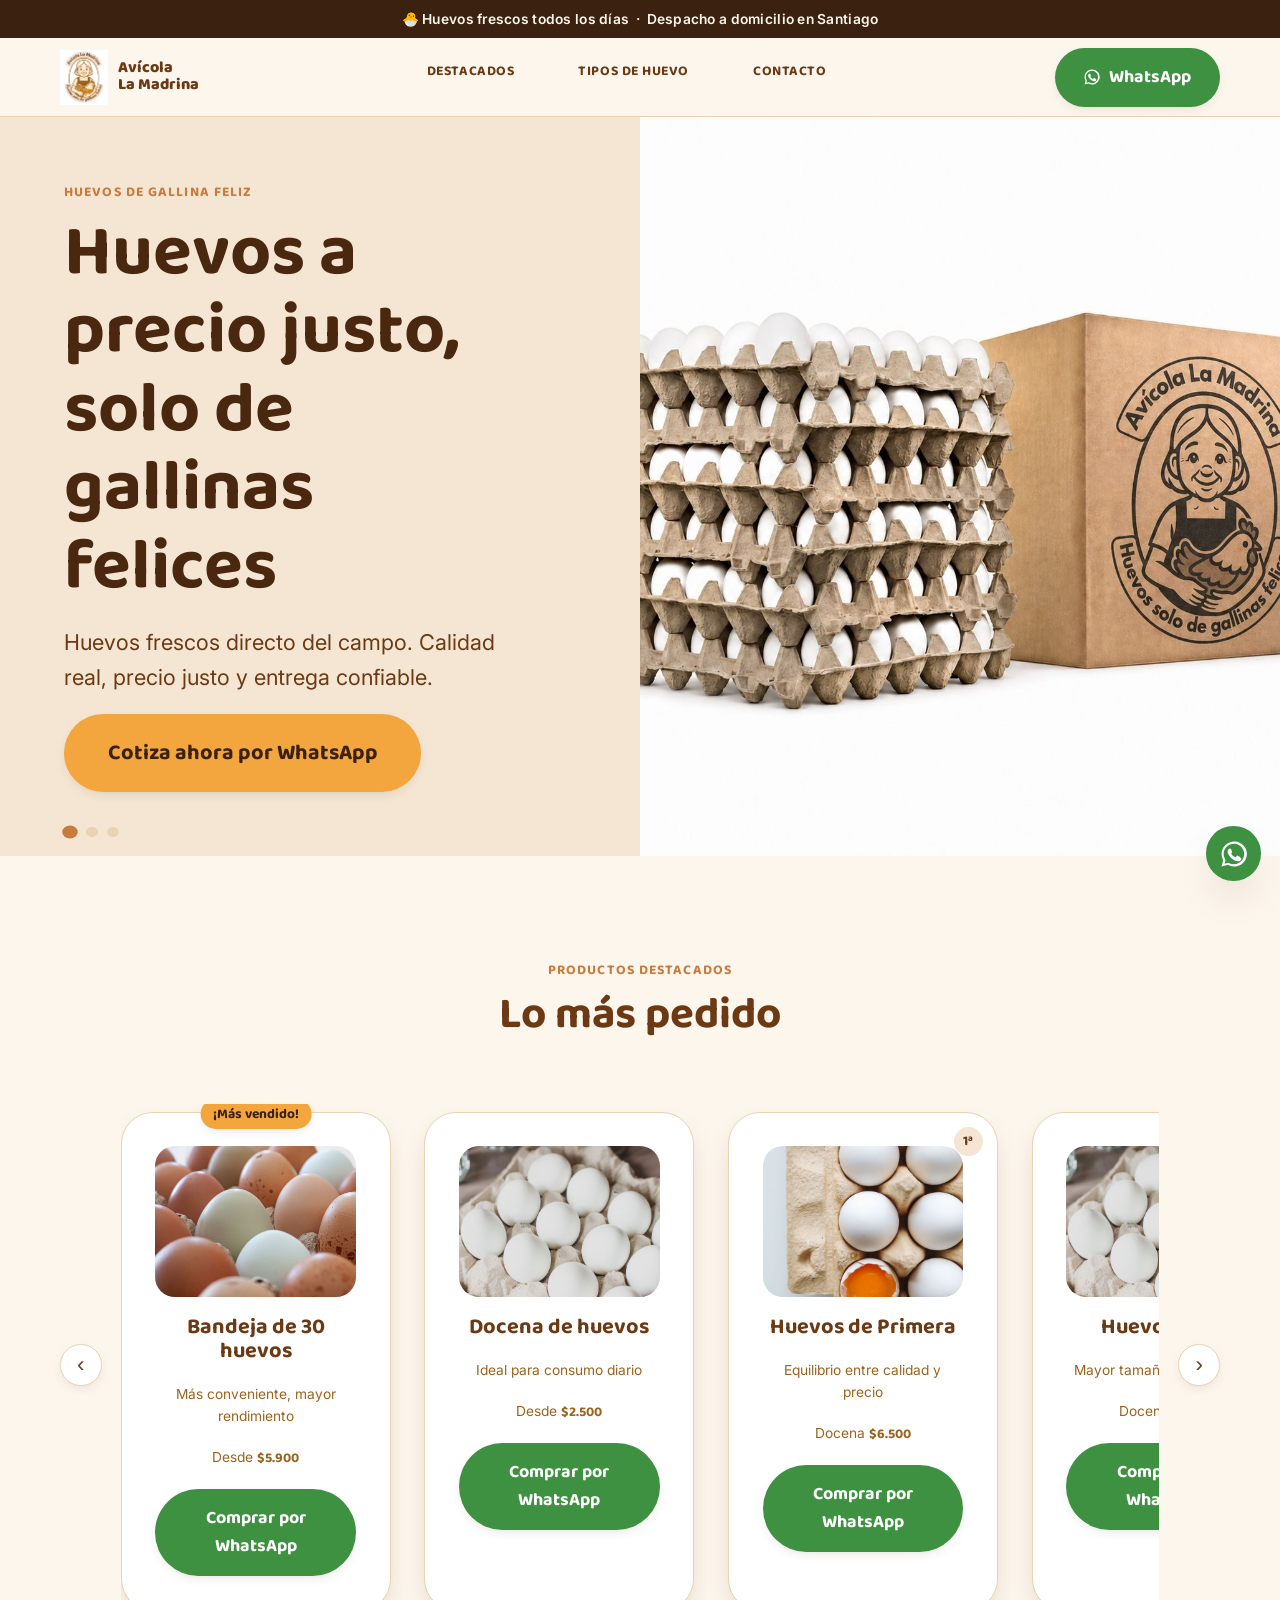
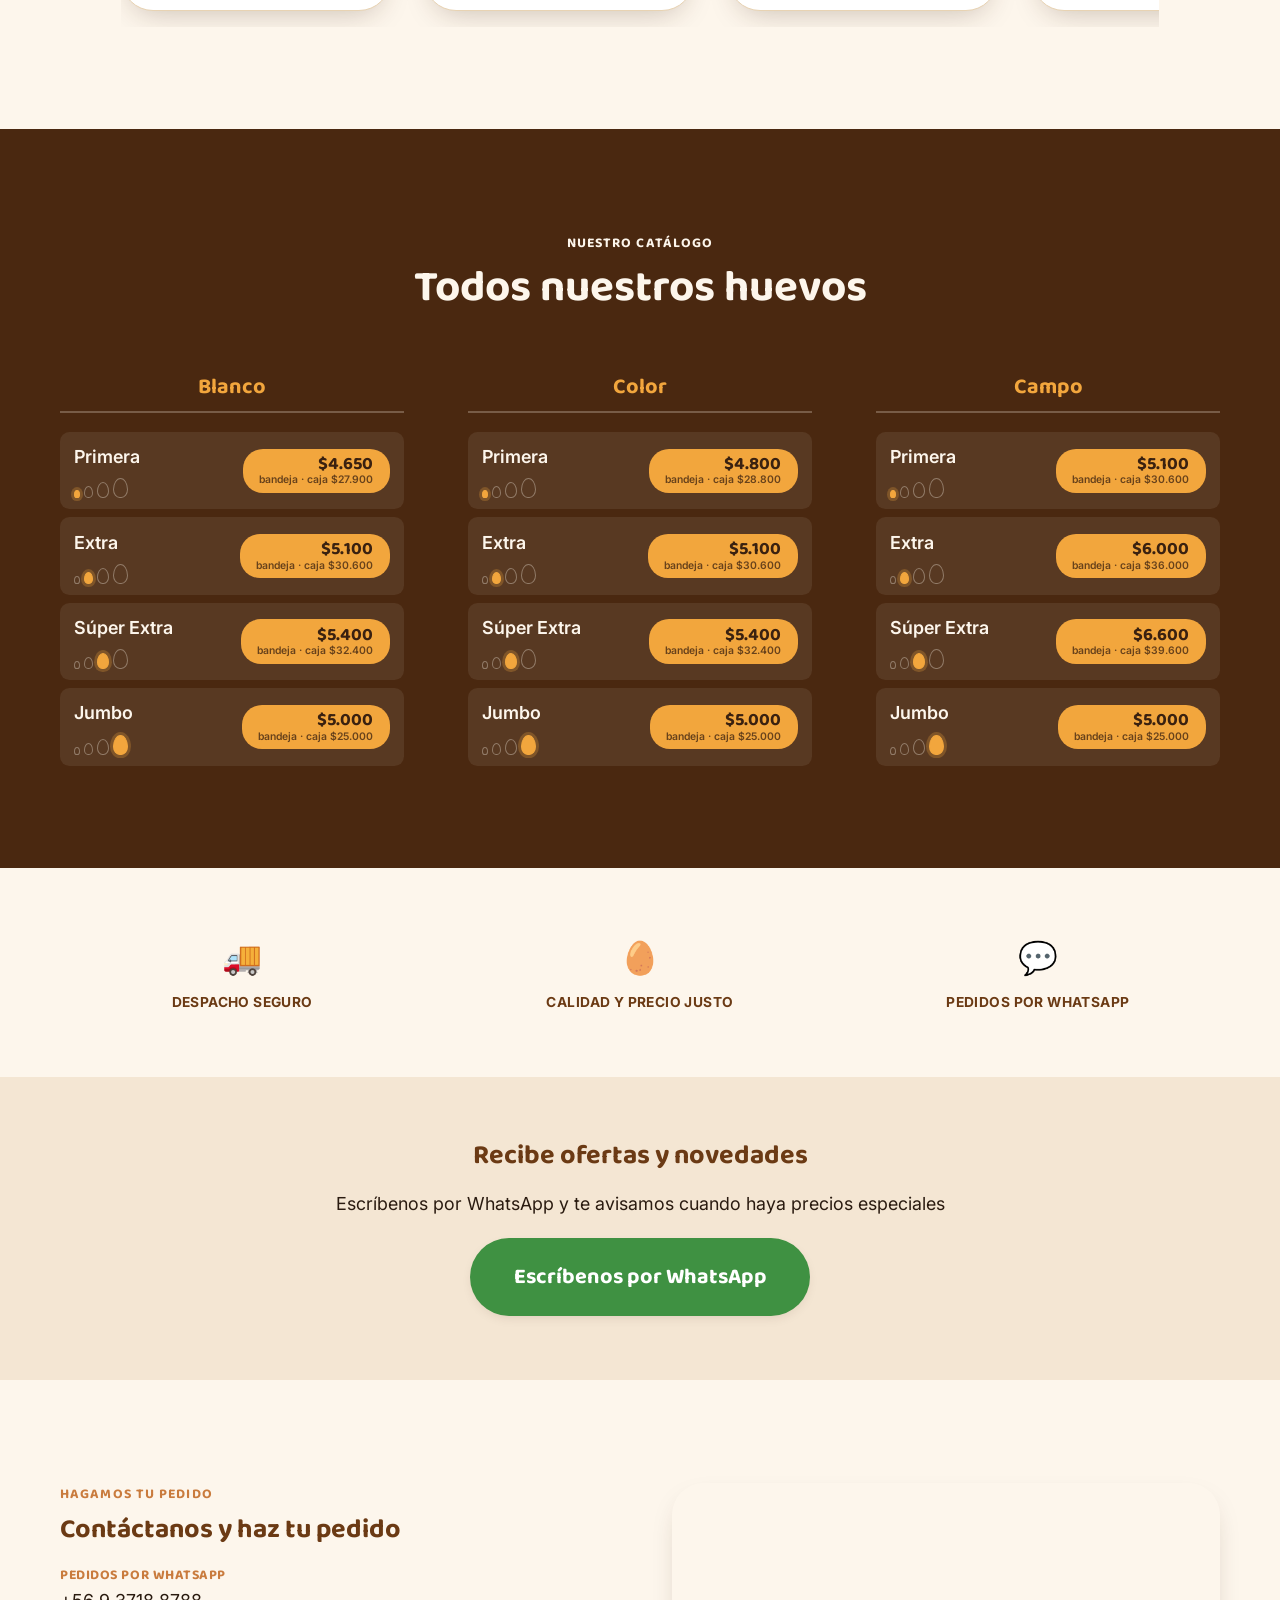
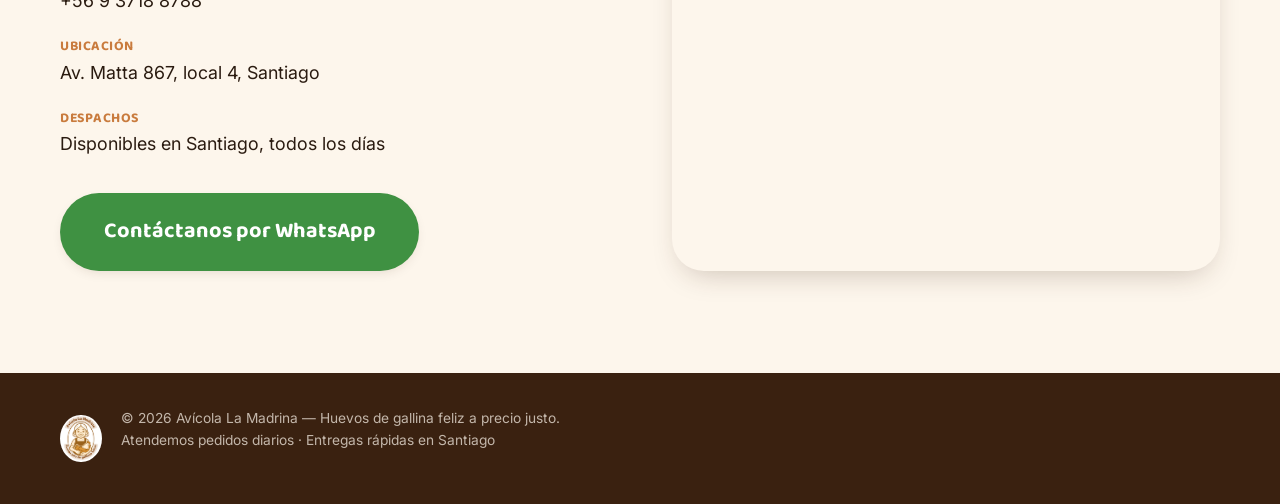
==== commit 08f6a37c: "Reemplazar popup de despacho por barra fija pequeña y permanente (no bloquea el sitio)" ====
--- a/version-clasica/index.html
+++ b/version-clasica/index.html
@@ -334,15 +334,8 @@
   <svg viewBox="0 0 24 24" width="30" height="30"><path fill="currentColor" d="M12 2a10 10 0 0 0-8.6 15L2 22l5.2-1.4A10 10 0 1 0 12 2Zm0 18.2a8.2 8.2 0 0 1-4.2-1.1l-.3-.2-3.1.8.8-3-.2-.3A8.2 8.2 0 1 1 12 20.2Zm4.5-6.1c-.2-.1-1.4-.7-1.6-.8-.2-.1-.4-.1-.6.1-.2.2-.6.8-.8 1-.1.2-.3.2-.5.1-1.4-.7-2.3-1.3-3.2-2.8-.2-.4.2-.4.6-1.2.1-.1 0-.3 0-.4C10.3 9.8 9.8 8.6 9.6 8.1c-.2-.5-.4-.4-.6-.4h-.5c-.2 0-.5.1-.7.3-.2.2-.9.9-.9 2.2s1 2.6 1.1 2.8c.1.2 1.9 3 4.7 4.1.7.3 1.2.4 1.6.5.7.2 1.3.2 1.8.1.5-.1 1.4-.6 1.6-1.1.2-.5.2-1 .1-1.1-.1-.1-.3-.2-.5-.3Z"/></svg>
 </a>
 
-<div class="cpromo-modal" id="promo-modal" role="dialog" aria-modal="true" aria-labelledby="promo-modal-title" hidden>
-  <div class="cpromo-modal__backdrop" data-promo-close></div>
-  <div class="cpromo-modal__card">
-    <button class="cpromo-modal__close" data-promo-close aria-label="Cerrar">✕</button>
-    <p class="cpromo-modal__icon">🚚</p>
-    <h3 id="promo-modal-title">Despacho gratis</h3>
-    <p>Región Metropolitana en compras desde <strong>$50.000</strong></p>
-    <a class="cbtn cbtn--whatsapp cbtn--block js-whatsapp" data-wa-msg="Hola, quiero hacer un pedido" href="#" data-promo-close>Quiero mi pedido</a>
-  </div>
+<div class="cfreebar" role="note">
+  🚚 Despacho gratis en RM desde <strong>$50.000</strong>
 </div>
 
 <script src="js/clasica.js"></script>
--- a/version-clasica/css/clasica.css
+++ b/version-clasica/css/clasica.css
@@ -76,13 +76,14 @@
 
 /* Hero carousel — two-column split, à la Santa Marta */
 .chero { position: relative; overflow: hidden; background: var(--color-cream-deep); }
-.chero__track { position: relative; height: clamp(480px, 68vh, 620px); }
+.chero__track { position: relative; }
 .chero__slide {
   position: absolute; inset: 0; display: grid; grid-template-columns: 1fr 1fr;
+  min-height: clamp(480px, 40vw, 620px);
   opacity: 0; visibility: hidden; transition: opacity 700ms var(--ease-out-expo);
 }
-.chero__slide.is-active { opacity: 1; visibility: visible; }
-.chero__text-panel { display: flex; align-items: center; background: var(--color-cream-deep); padding-inline: var(--space-lg); }
+.chero__slide.is-active { opacity: 1; visibility: visible; position: relative; }
+.chero__text-panel { display: flex; align-items: center; background: var(--color-cream-deep); padding: var(--space-lg); }
 .chero__slide-inner { max-width: 42ch; }
 .chero__slide h1 { font-size: var(--text-hero); color: var(--color-brown-800); }
 .chero__slide .ceyebrow { color: var(--color-terracotta); }
@@ -210,28 +211,21 @@
 @keyframes cpulse { 0%,100% { box-shadow: 0 0 0 0 color-mix(in srgb, var(--color-whatsapp) 50%, transparent), var(--shadow-lift); } 50% { box-shadow: 0 0 0 10px transparent, var(--shadow-lift); } }
 @media (prefers-reduced-motion: reduce) { .cwhatsapp-float { animation: none; } .chero__slide { transition: none; } }
 
-/* Promo modal — mobile free-shipping popup */
-.cpromo-modal { position: fixed; inset: 0; z-index: 100; display: flex; align-items: center; justify-content: center; padding: var(--space-md); }
-.cpromo-modal[hidden] { display: none; }
-.cpromo-modal__backdrop { position: absolute; inset: 0; background: rgba(42,23,10,0.6); backdrop-filter: blur(2px); }
-.cpromo-modal__card {
-  position: relative; z-index: 1; width: min(340px, 100%);
-  background: var(--color-cream); border-radius: var(--radius-lg); box-shadow: var(--shadow-lift);
-  padding: var(--space-lg) var(--space-md) var(--space-md); text-align: center;
-  animation: cpromoIn 350ms var(--ease-out-expo);
-}
-@keyframes cpromoIn { from { opacity: 0; transform: translateY(16px) scale(0.97); } to { opacity: 1; transform: translateY(0) scale(1); } }
-.cpromo-modal__icon { font-size: 2.4rem; margin: 0 0 0.3rem; }
-.cpromo-modal__card h3 { margin-bottom: 0.4rem; }
-.cpromo-modal__card p { color: var(--color-brown-700); }
-.cpromo-modal__card p strong { font-family: var(--font-display); color: var(--color-terracotta); }
-.cpromo-modal__card .cbtn { margin-top: var(--space-sm); }
-.cpromo-modal__close {
-  position: absolute; top: 0.6rem; right: 0.6rem; width: 2rem; height: 2rem; border-radius: 50%;
-  border: none; background: var(--color-cream-deep); color: var(--color-brown-700); cursor: pointer;
-  font-size: 0.9rem; line-height: 1; transition: background-color var(--duration-fast);
-}
-.cpromo-modal__close:hover { background: var(--color-yolk); }
+/* Free-shipping bar — small, permanent, non-blocking (mobile only) */
+.cfreebar {
+  display: none;
+  position: fixed; left: 0; right: 0; bottom: 0; z-index: 60;
+  background: var(--color-brown-900); color: var(--color-cream);
+  text-align: center; font-size: 0.7rem; font-weight: 600; line-height: 1.3;
+  padding: 0.4rem 0.8rem;
+}
+.cfreebar strong { font-family: var(--font-display); color: var(--color-yolk); }
+
+@media (max-width: 640px) {
+  .cfreebar { display: block; }
+  .cwhatsapp-float { bottom: calc(var(--space-sm) + 30px); }
+  body { padding-bottom: 30px; }
+}
 
 /* Responsive */
 @media (max-width: 860px) {
@@ -249,8 +243,7 @@
   .cmenu-toggle[aria-expanded="true"] span:nth-child(3) { transform: translateY(-7px) rotate(-45deg); }
   .chdr__brand span { display: none; }
 
-  .chero__track { height: clamp(640px, 128vw, 760px); }
-  .chero__slide { grid-template-columns: 1fr; grid-template-rows: auto 220px; }
+  .chero__slide { grid-template-columns: 1fr; grid-template-rows: auto 220px; min-height: 0; }
   .chero__text-panel { padding: var(--space-md); text-align: center; }
   .chero__slide-inner { max-width: 100%; margin-inline: auto; }
   .chero__slide-inner .cbtn { margin-inline: auto; }
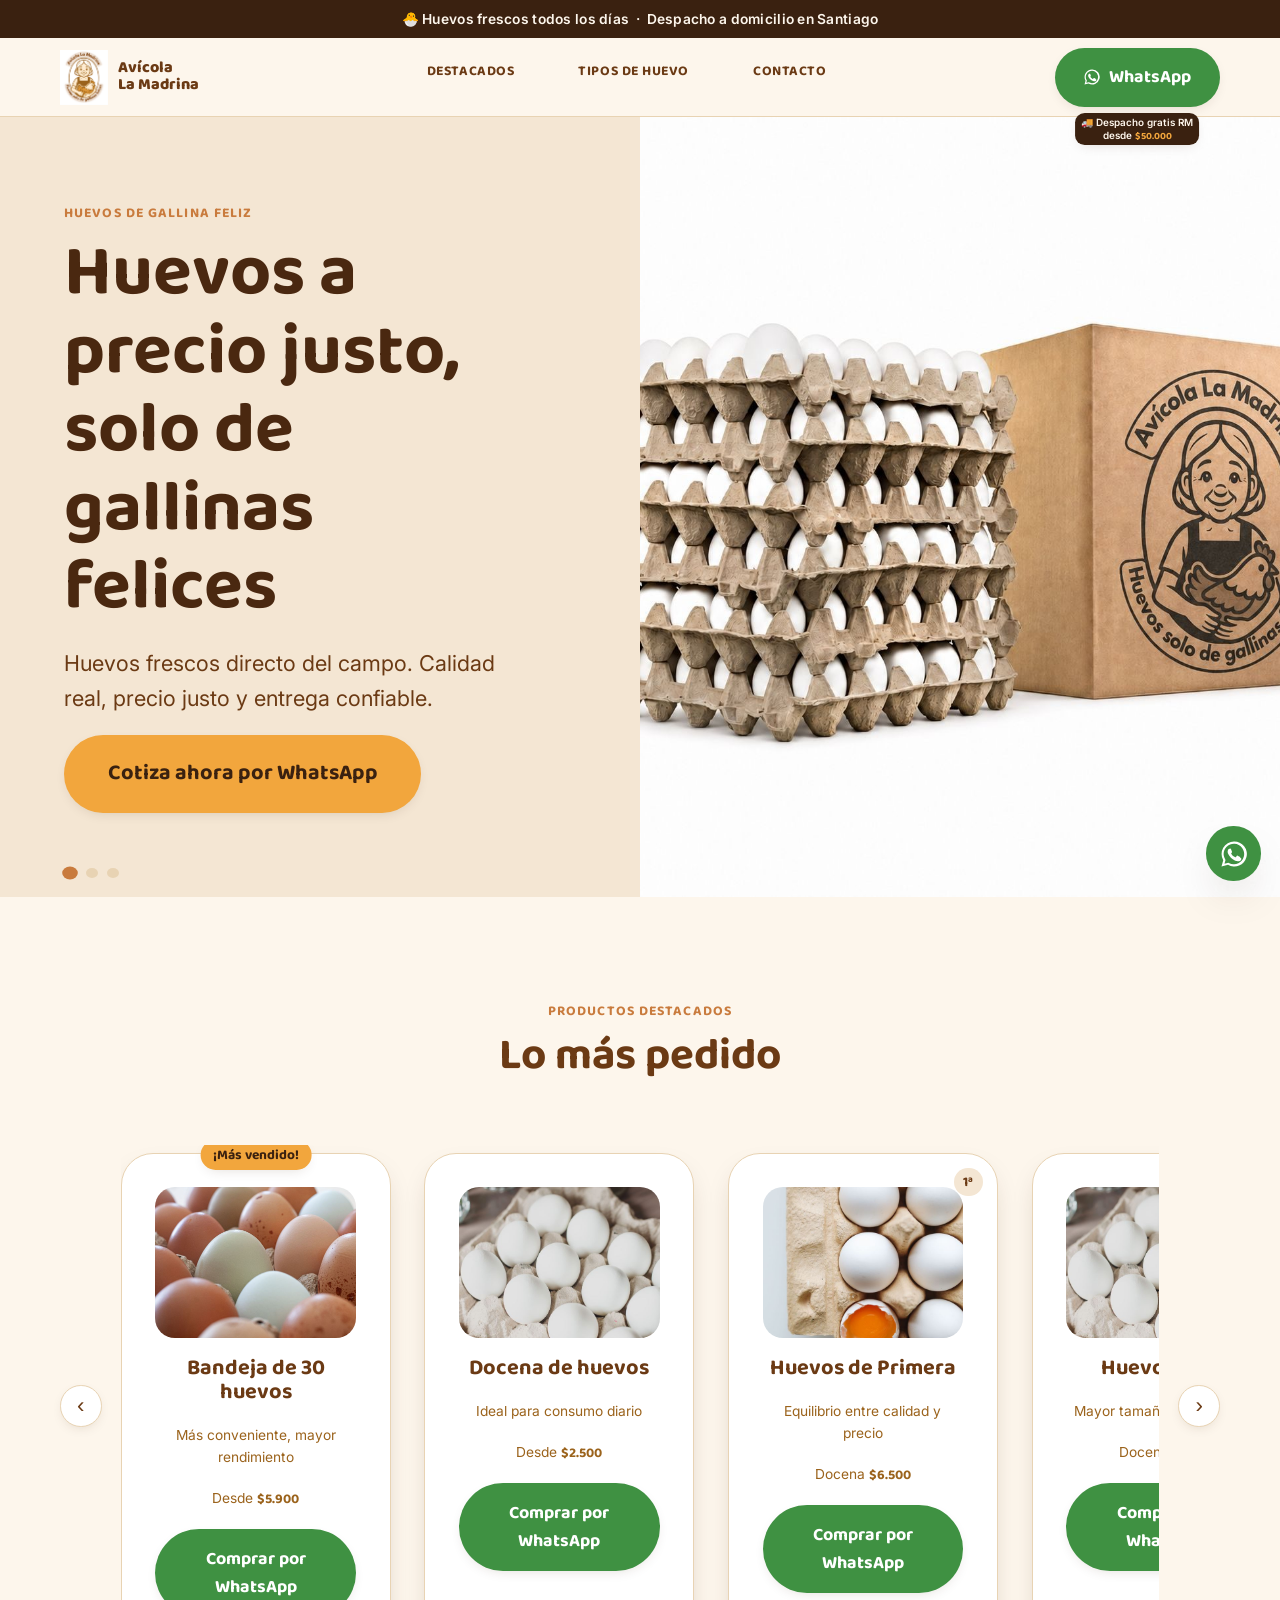
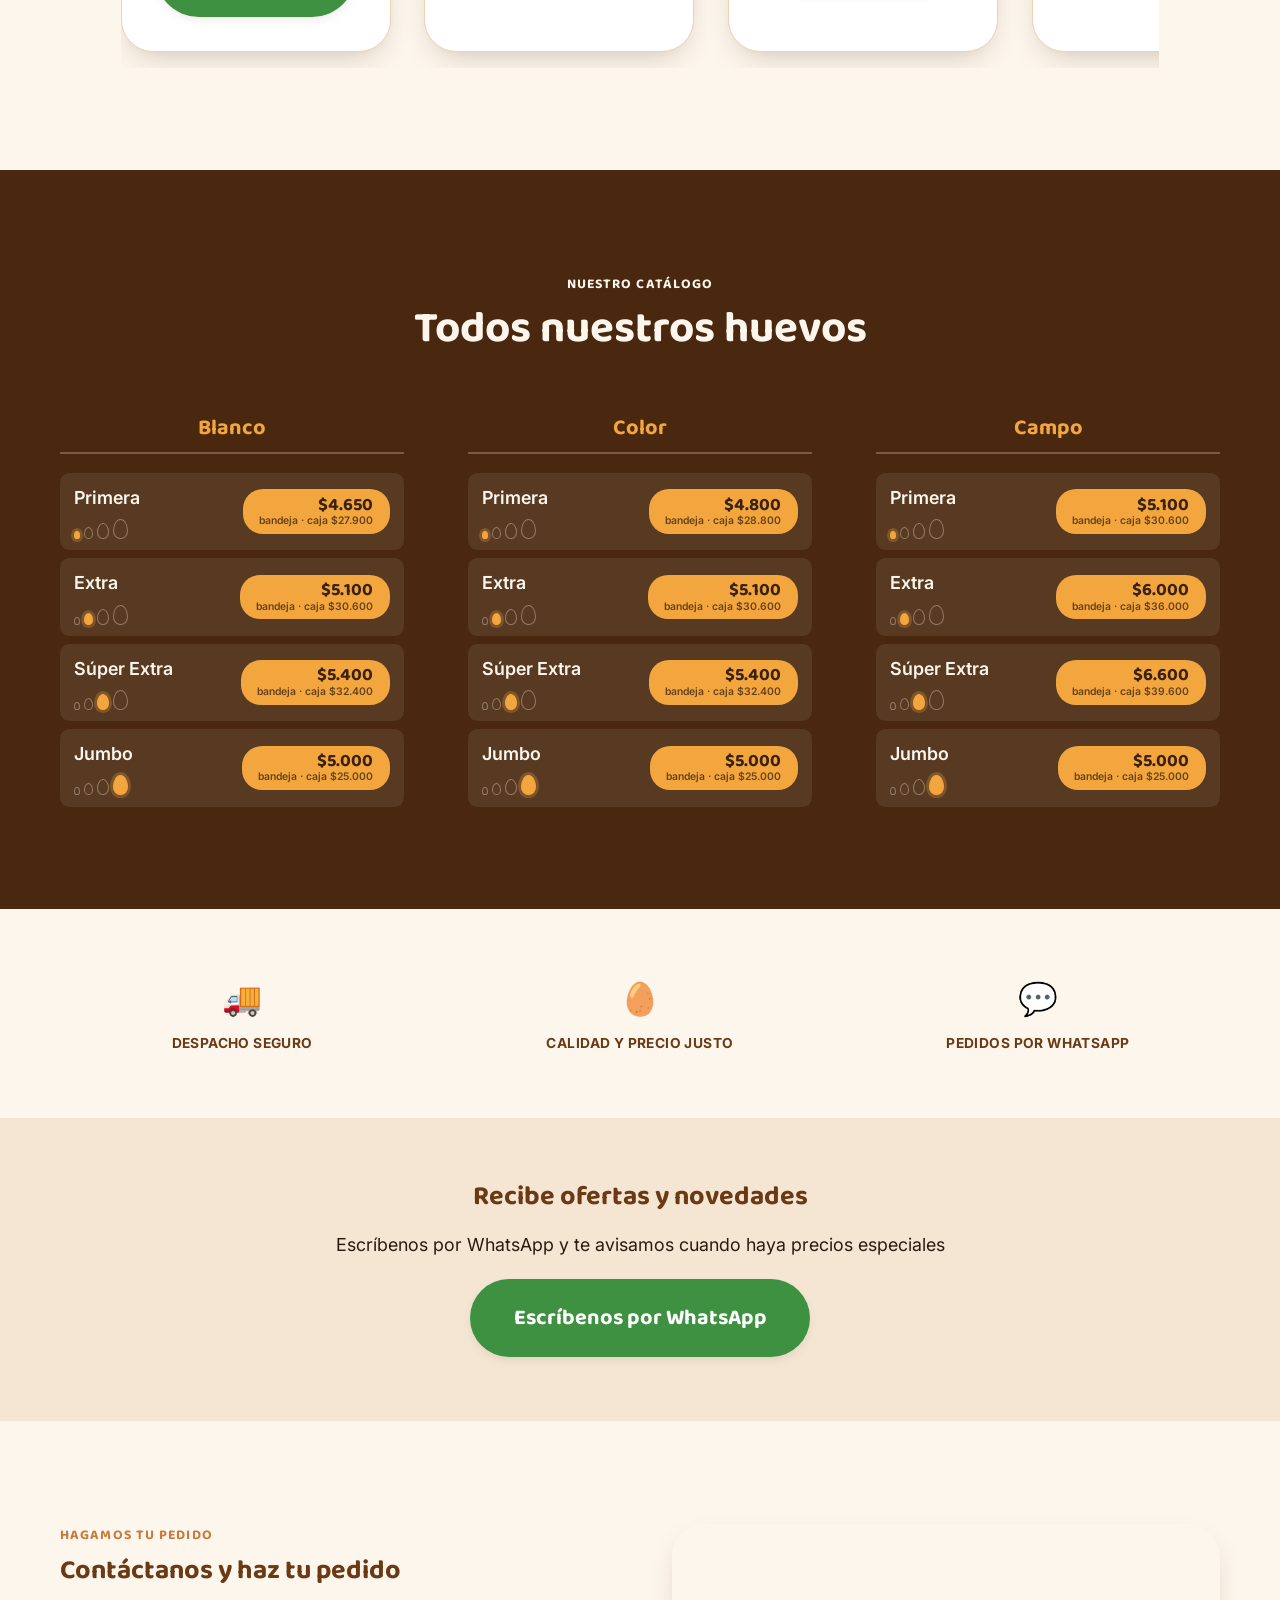
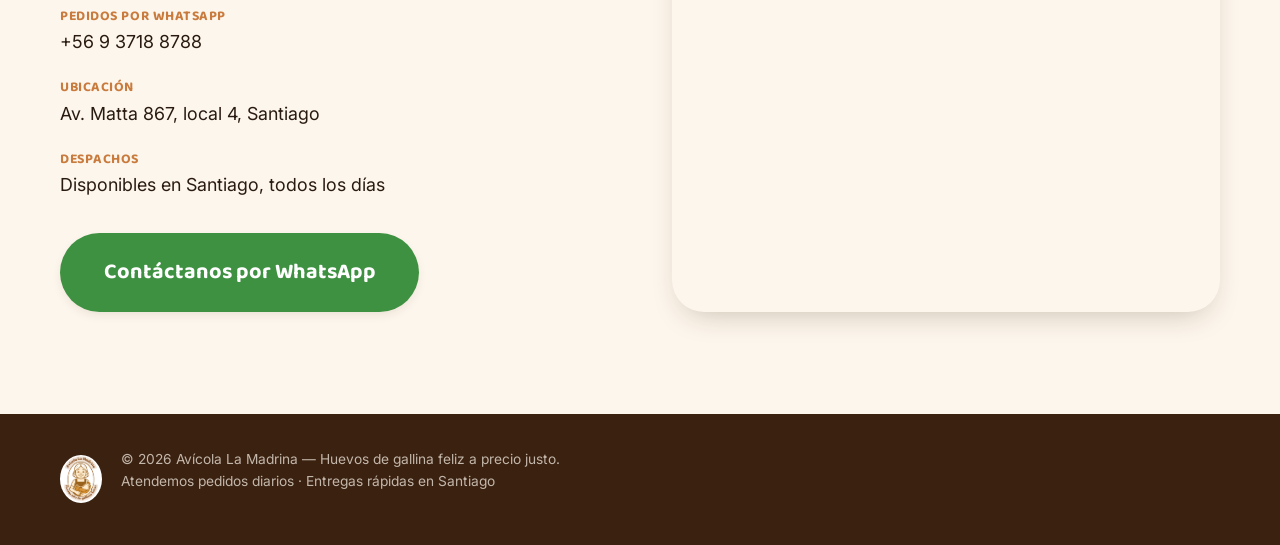
==== commit fbcc61ce: "Hero: altura fija idéntica en los 3 slides (desacoplada de la foto); despacho gratis como badge fijo" ====
--- a/version-clasica/index.html
+++ b/version-clasica/index.html
@@ -30,10 +30,13 @@
     </nav>
 
     <div class="chdr__actions">
-      <a class="cbtn cbtn--whatsapp js-whatsapp" data-wa-msg="Hola, quiero cotizar huevos" href="#">
-        <svg viewBox="0 0 24 24" width="18" height="18" aria-hidden="true"><path fill="currentColor" d="M12 2a10 10 0 0 0-8.6 15L2 22l5.2-1.4A10 10 0 1 0 12 2Zm0 18.2a8.2 8.2 0 0 1-4.2-1.1l-.3-.2-3.1.8.8-3-.2-.3A8.2 8.2 0 1 1 12 20.2Zm4.5-6.1c-.2-.1-1.4-.7-1.6-.8-.2-.1-.4-.1-.6.1-.2.2-.6.8-.8 1-.1.2-.3.2-.5.1-1.4-.7-2.3-1.3-3.2-2.8-.2-.4.2-.4.6-1.2.1-.1 0-.3 0-.4C10.3 9.8 9.8 8.6 9.6 8.1c-.2-.5-.4-.4-.6-.4h-.5c-.2 0-.5.1-.7.3-.2.2-.9.9-.9 2.2s1 2.6 1.1 2.8c.1.2 1.9 3 4.7 4.1.7.3 1.2.4 1.6.5.7.2 1.3.2 1.8.1.5-.1 1.4-.6 1.6-1.1.2-.5.2-1 .1-1.1-.1-.1-.3-.2-.5-.3Z"/></svg>
-        WhatsApp
-      </a>
+      <div class="chdr__wa-wrap">
+        <a class="cbtn cbtn--whatsapp js-whatsapp" data-wa-msg="Hola, quiero cotizar huevos" href="#">
+          <svg viewBox="0 0 24 24" width="18" height="18" aria-hidden="true"><path fill="currentColor" d="M12 2a10 10 0 0 0-8.6 15L2 22l5.2-1.4A10 10 0 1 0 12 2Zm0 18.2a8.2 8.2 0 0 1-4.2-1.1l-.3-.2-3.1.8.8-3-.2-.3A8.2 8.2 0 1 1 12 20.2Zm4.5-6.1c-.2-.1-1.4-.7-1.6-.8-.2-.1-.4-.1-.6.1-.2.2-.6.8-.8 1-.1.2-.3.2-.5.1-1.4-.7-2.3-1.3-3.2-2.8-.2-.4.2-.4.6-1.2.1-.1 0-.3 0-.4C10.3 9.8 9.8 8.6 9.6 8.1c-.2-.5-.4-.4-.6-.4h-.5c-.2 0-.5.1-.7.3-.2.2-.9.9-.9 2.2s1 2.6 1.1 2.8c.1.2 1.9 3 4.7 4.1.7.3 1.2.4 1.6.5.7.2 1.3.2 1.8.1.5-.1 1.4-.6 1.6-1.1.2-.5.2-1 .1-1.1-.1-.1-.3-.2-.5-.3Z"/></svg>
+          WhatsApp
+        </a>
+        <span class="chdr__freebadge">🚚 Despacho gratis RM<br>desde <strong>$50.000</strong></span>
+      </div>
       <button class="cmenu-toggle" id="cmenu-toggle" aria-label="Abrir menú" aria-expanded="false" aria-controls="ctabs">
         <span></span><span></span><span></span>
       </button>
@@ -334,10 +337,6 @@
   <svg viewBox="0 0 24 24" width="30" height="30"><path fill="currentColor" d="M12 2a10 10 0 0 0-8.6 15L2 22l5.2-1.4A10 10 0 1 0 12 2Zm0 18.2a8.2 8.2 0 0 1-4.2-1.1l-.3-.2-3.1.8.8-3-.2-.3A8.2 8.2 0 1 1 12 20.2Zm4.5-6.1c-.2-.1-1.4-.7-1.6-.8-.2-.1-.4-.1-.6.1-.2.2-.6.8-.8 1-.1.2-.3.2-.5.1-1.4-.7-2.3-1.3-3.2-2.8-.2-.4.2-.4.6-1.2.1-.1 0-.3 0-.4C10.3 9.8 9.8 8.6 9.6 8.1c-.2-.5-.4-.4-.6-.4h-.5c-.2 0-.5.1-.7.3-.2.2-.9.9-.9 2.2s1 2.6 1.1 2.8c.1.2 1.9 3 4.7 4.1.7.3 1.2.4 1.6.5.7.2 1.3.2 1.8.1.5-.1 1.4-.6 1.6-1.1.2-.5.2-1 .1-1.1-.1-.1-.3-.2-.5-.3Z"/></svg>
 </a>
 
-<div class="cfreebar" role="note">
-  🚚 Despacho gratis en RM desde <strong>$50.000</strong>
-</div>
-
 <script src="js/clasica.js"></script>
 </body>
 </html>
--- a/version-clasica/css/clasica.css
+++ b/version-clasica/css/clasica.css
@@ -79,7 +79,7 @@
 .chero__track { position: relative; }
 .chero__slide {
   position: absolute; inset: 0; display: grid; grid-template-columns: 1fr 1fr;
-  min-height: clamp(480px, 40vw, 620px);
+  height: 780px;
   opacity: 0; visibility: hidden; transition: opacity 700ms var(--ease-out-expo);
 }
 .chero__slide.is-active { opacity: 1; visibility: visible; position: relative; }
@@ -89,7 +89,7 @@
 .chero__slide .ceyebrow { color: var(--color-terracotta); }
 .chero__lead { font-size: var(--text-lg); color: var(--color-brown-700); }
 .chero__photo-panel { position: relative; overflow: hidden; background: var(--color-brown-800); }
-.chero__photo-panel > img { width: 100%; height: 100%; object-fit: cover; }
+.chero__photo-panel > img { position: absolute; inset: 0; width: 100%; height: 100%; object-fit: cover; }
 .chero__dots { position: absolute; left: var(--space-lg); bottom: var(--space-sm); z-index: 3; display: flex; gap: 0.6rem; }
 .chero__dots button {
   width: 10px; height: 10px; border-radius: 50%; border: none; background: var(--color-cream-line);
@@ -211,21 +211,17 @@
 @keyframes cpulse { 0%,100% { box-shadow: 0 0 0 0 color-mix(in srgb, var(--color-whatsapp) 50%, transparent), var(--shadow-lift); } 50% { box-shadow: 0 0 0 10px transparent, var(--shadow-lift); } }
 @media (prefers-reduced-motion: reduce) { .cwhatsapp-float { animation: none; } .chero__slide { transition: none; } }
 
-/* Free-shipping bar — small, permanent, non-blocking (mobile only) */
-.cfreebar {
-  display: none;
-  position: fixed; left: 0; right: 0; bottom: 0; z-index: 60;
+/* Free-shipping badge — pinned under the header WhatsApp button, always visible */
+.chdr__wa-wrap { position: relative; display: flex; align-items: center; }
+.chdr__freebadge {
+  position: absolute; top: 100%; left: 50%; transform: translateX(-50%); margin-top: 6px;
+  width: max-content; max-width: 150px;
   background: var(--color-brown-900); color: var(--color-cream);
-  text-align: center; font-size: 0.7rem; font-weight: 600; line-height: 1.3;
-  padding: 0.4rem 0.8rem;
-}
-.cfreebar strong { font-family: var(--font-display); color: var(--color-yolk); }
-
-@media (max-width: 640px) {
-  .cfreebar { display: block; }
-  .cwhatsapp-float { bottom: calc(var(--space-sm) + 30px); }
-  body { padding-bottom: 30px; }
-}
+  text-align: center; font-size: 0.62rem; font-weight: 600; line-height: 1.3;
+  padding: 0.3em 0.6em; border-radius: var(--radius-sm);
+  box-shadow: var(--shadow-soft);
+}
+.chdr__freebadge strong { font-family: var(--font-display); color: var(--color-yolk); }
 
 /* Responsive */
 @media (max-width: 860px) {
@@ -243,7 +239,7 @@
   .cmenu-toggle[aria-expanded="true"] span:nth-child(3) { transform: translateY(-7px) rotate(-45deg); }
   .chdr__brand span { display: none; }
 
-  .chero__slide { grid-template-columns: 1fr; grid-template-rows: auto 220px; min-height: 0; }
+  .chero__slide { grid-template-columns: 1fr; grid-template-rows: auto 220px; height: auto; min-height: 0; }
   .chero__text-panel { padding: var(--space-md); text-align: center; }
   .chero__slide-inner { max-width: 100%; margin-inline: auto; }
   .chero__slide-inner .cbtn { margin-inline: auto; }
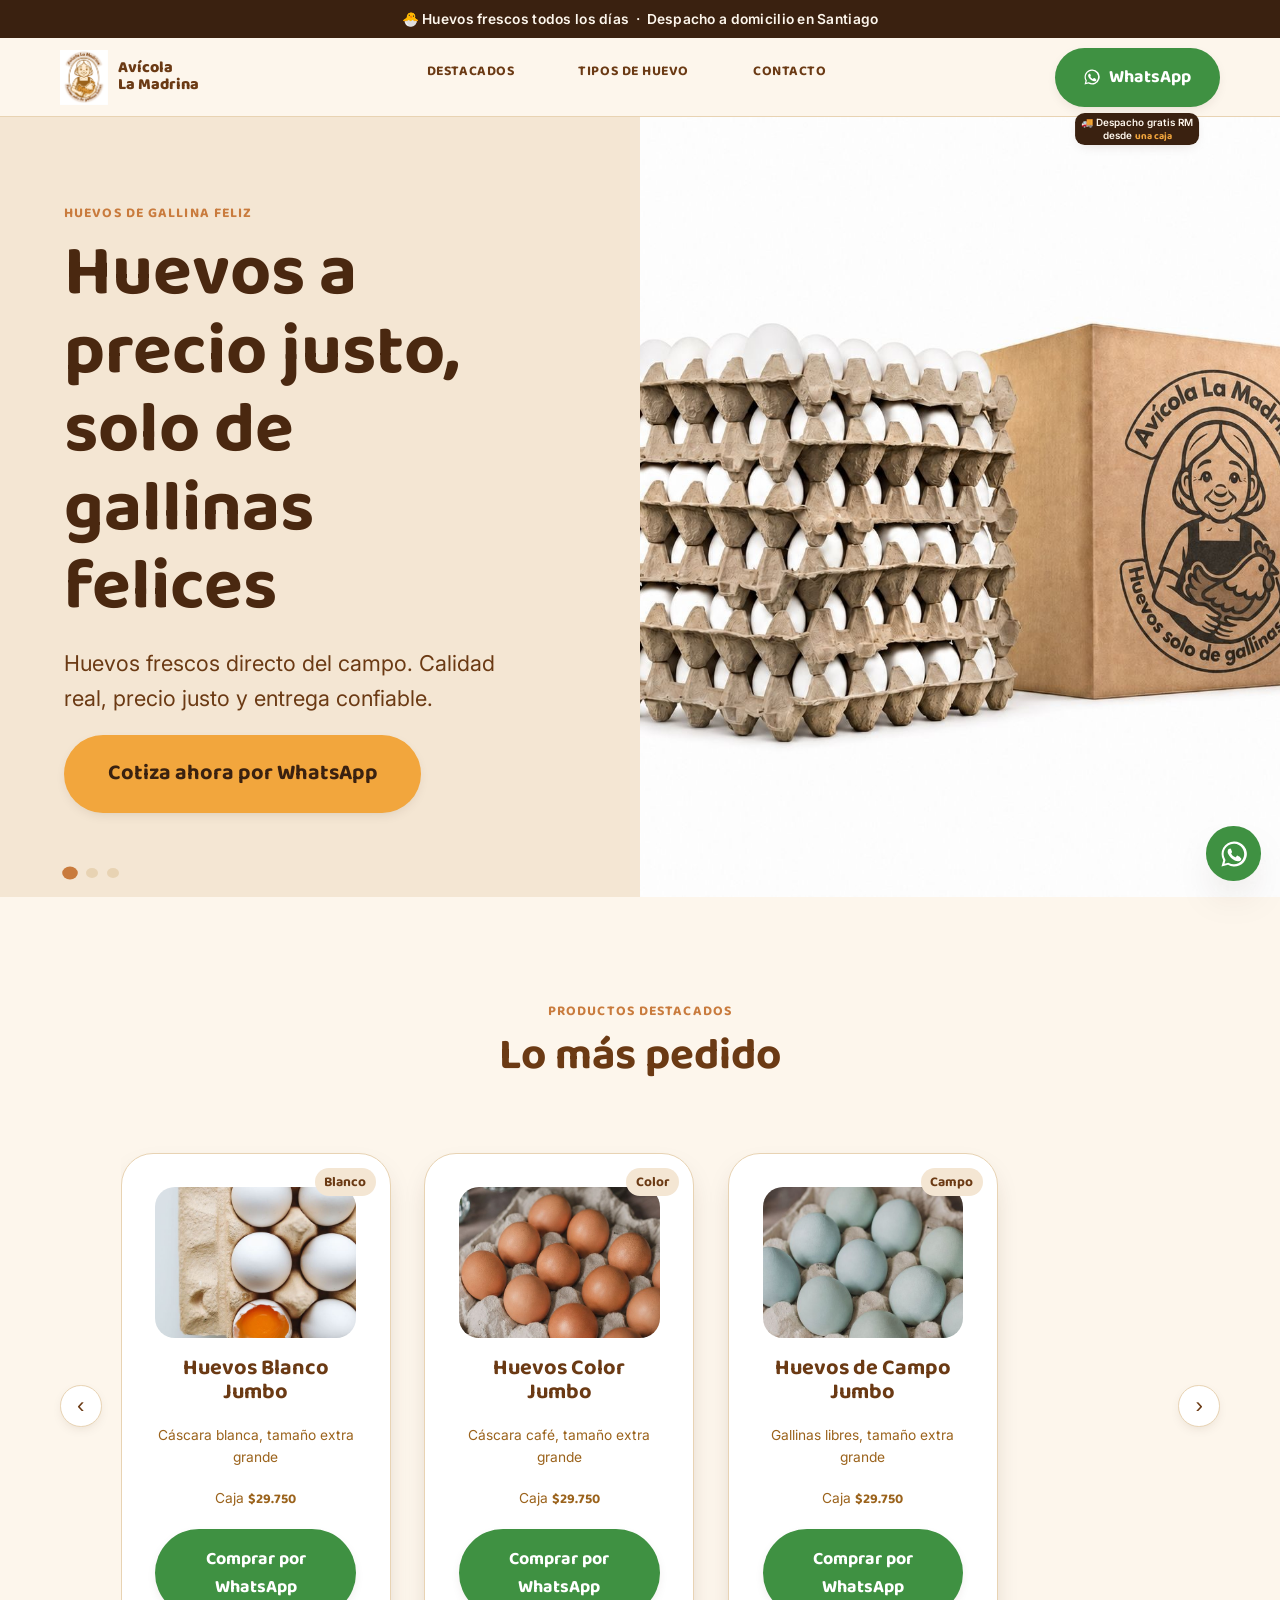
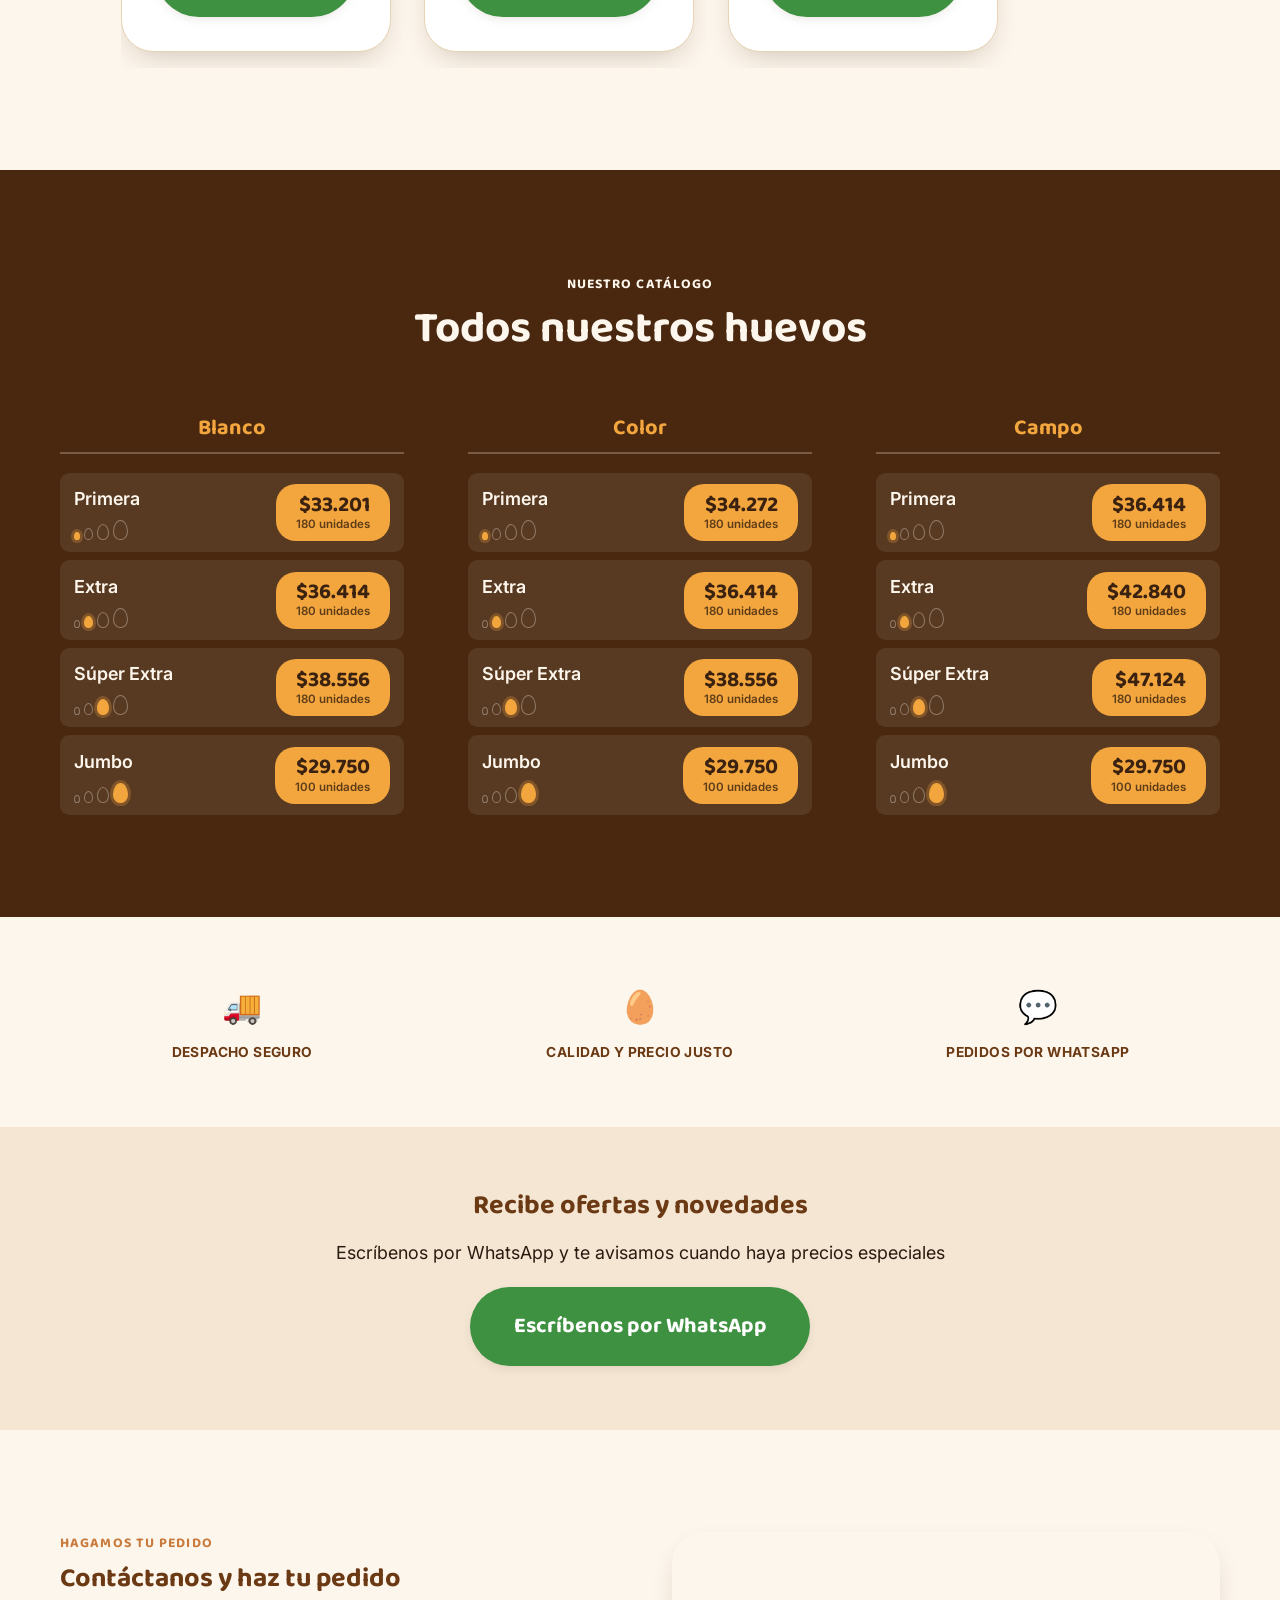
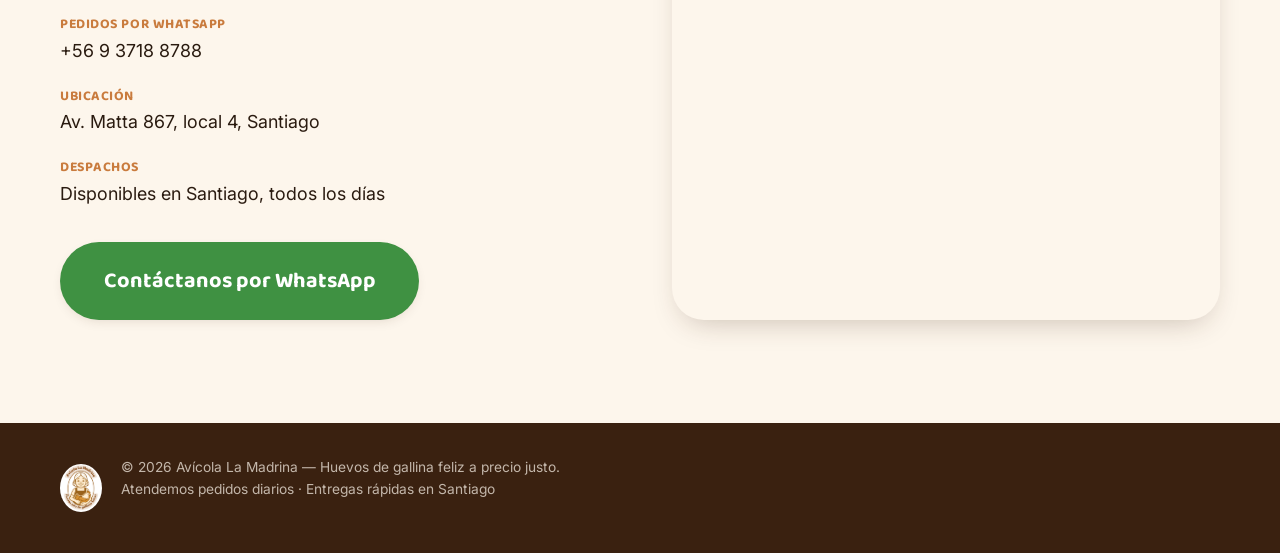
==== commit 9e5b61bd: "Ajustes de catálogo: destacados solo 3 Jumbo, precios por caja, alineación y badge - Badge header: "" ====
--- a/version-clasica/index.html
+++ b/version-clasica/index.html
@@ -35,7 +35,7 @@
           <svg viewBox="0 0 24 24" width="18" height="18" aria-hidden="true"><path fill="currentColor" d="M12 2a10 10 0 0 0-8.6 15L2 22l5.2-1.4A10 10 0 1 0 12 2Zm0 18.2a8.2 8.2 0 0 1-4.2-1.1l-.3-.2-3.1.8.8-3-.2-.3A8.2 8.2 0 1 1 12 20.2Zm4.5-6.1c-.2-.1-1.4-.7-1.6-.8-.2-.1-.4-.1-.6.1-.2.2-.6.8-.8 1-.1.2-.3.2-.5.1-1.4-.7-2.3-1.3-3.2-2.8-.2-.4.2-.4.6-1.2.1-.1 0-.3 0-.4C10.3 9.8 9.8 8.6 9.6 8.1c-.2-.5-.4-.4-.6-.4h-.5c-.2 0-.5.1-.7.3-.2.2-.9.9-.9 2.2s1 2.6 1.1 2.8c.1.2 1.9 3 4.7 4.1.7.3 1.2.4 1.6.5.7.2 1.3.2 1.8.1.5-.1 1.4-.6 1.6-1.1.2-.5.2-1 .1-1.1-.1-.1-.3-.2-.5-.3Z"/></svg>
           WhatsApp
         </a>
-        <span class="chdr__freebadge">🚚 Despacho gratis RM<br>desde <strong>$50.000</strong></span>
+        <span class="chdr__freebadge">🚚 Despacho gratis RM<br>desde <strong>una caja</strong></span>
       </div>
       <button class="cmenu-toggle" id="cmenu-toggle" aria-label="Abrir menú" aria-expanded="false" aria-controls="ctabs">
         <span></span><span></span><span></span>
@@ -108,64 +108,30 @@
 
       <div class="cdestacados__track" id="destacados-track">
         <article class="cproduct-card">
-          <span class="cproduct-card__ribbon">¡Más vendido!</span>
-          <div class="cproduct-card__photo"><img src="../assets/images/photos/product-bandeja.jpg" alt="Bandeja de 30 huevos frescos" width="220" height="160" loading="lazy"></div>
-          <h3>Bandeja de 30 huevos</h3>
-          <p>Más conveniente, mayor rendimiento</p>
-          <p class="cproduct-card__price">Desde <strong>$5.900</strong></p>
-          <a class="cbtn cbtn--whatsapp cbtn--block js-whatsapp" data-wa-msg="Hola, quiero pedir una bandeja de 30 huevos" href="#">Comprar por WhatsApp</a>
+          <span class="cproduct-card__badge">Blanco</span>
+          <div class="cproduct-card__photo"><img src="../assets/images/photos/product-tipo-huevo.jpg" alt="Huevos Blanco Jumbo" width="220" height="160" loading="lazy"></div>
+          <h3>Huevos Blanco Jumbo</h3>
+          <p>Cáscara blanca, tamaño extra grande</p>
+          <p class="cproduct-card__price">Caja <strong>$29.750</strong></p>
+          <a class="cbtn cbtn--whatsapp cbtn--block js-whatsapp" data-wa-msg="Hola, quiero cotizar una caja de huevos Blanco Jumbo" href="#">Comprar por WhatsApp</a>
         </article>
 
         <article class="cproduct-card">
-          <div class="cproduct-card__photo"><img src="../assets/images/photos/product-docena.jpg" alt="Docena de huevos frescos" width="220" height="160" loading="lazy"></div>
-          <h3>Docena de huevos</h3>
-          <p>Ideal para consumo diario</p>
-          <p class="cproduct-card__price">Desde <strong>$2.500</strong></p>
-          <a class="cbtn cbtn--whatsapp cbtn--block js-whatsapp" data-wa-msg="Hola, quiero pedir una docena de huevos" href="#">Comprar por WhatsApp</a>
-        </article>
-
-        <article class="cproduct-card">
-          <span class="cproduct-card__badge">1ª</span>
-          <div class="cproduct-card__photo"><img src="../assets/images/photos/product-tipo-huevo.jpg" alt="Huevos de Primera" width="220" height="160" loading="lazy"></div>
-          <h3>Huevos de Primera</h3>
-          <p>Equilibrio entre calidad y precio</p>
-          <p class="cproduct-card__price">Docena <strong>$6.500</strong></p>
-          <a class="cbtn cbtn--whatsapp cbtn--block js-whatsapp" data-wa-msg="Hola, quiero pedir huevos de Primera" href="#">Comprar por WhatsApp</a>
-        </article>
-
-        <article class="cproduct-card">
-          <span class="cproduct-card__badge">Extra</span>
-          <div class="cproduct-card__photo"><img src="../assets/images/photos/product-docena.jpg" alt="Huevos Extra" width="220" height="160" loading="lazy"></div>
-          <h3>Huevos Extra</h3>
-          <p>Mayor tamaño y rendimiento</p>
-          <p class="cproduct-card__price">Docena <strong>$7.000</strong></p>
-          <a class="cbtn cbtn--whatsapp cbtn--block js-whatsapp" data-wa-msg="Hola, quiero pedir huevos Extra" href="#">Comprar por WhatsApp</a>
-        </article>
-
-        <article class="cproduct-card">
-          <span class="cproduct-card__badge">S.Extra</span>
-          <div class="cproduct-card__photo"><img src="../assets/images/photos/product-bandeja.jpg" alt="Huevos Súper Extra" width="220" height="160" loading="lazy"></div>
-          <h3>Huevos Súper Extra</h3>
-          <p>Perfectos para cocina y familia</p>
-          <p class="cproduct-card__price">Docena <strong>$7.500</strong></p>
-          <a class="cbtn cbtn--whatsapp cbtn--block js-whatsapp" data-wa-msg="Hola, quiero pedir huevos Súper Extra" href="#">Comprar por WhatsApp</a>
+          <span class="cproduct-card__badge">Color</span>
+          <div class="cproduct-card__photo"><img src="../assets/images/photos/eggs-color-jumbo.jpg" alt="Huevos Color Jumbo" width="220" height="160" loading="lazy"></div>
+          <h3>Huevos Color Jumbo</h3>
+          <p>Cáscara café, tamaño extra grande</p>
+          <p class="cproduct-card__price">Caja <strong>$29.750</strong></p>
+          <a class="cbtn cbtn--whatsapp cbtn--block js-whatsapp" data-wa-msg="Hola, quiero cotizar una caja de huevos Color Jumbo" href="#">Comprar por WhatsApp</a>
         </article>
 
         <article class="cproduct-card">
           <span class="cproduct-card__badge">Campo</span>
-          <div class="cproduct-card__photo"><img src="../assets/images/photos/countryside-hens.jpg" alt="Huevos de Campo, gallinas libres" width="220" height="160" loading="lazy"></div>
-          <h3>Huevos de Campo</h3>
-          <p>Gallinas libres, sabor superior</p>
-          <p class="cproduct-card__price">Docena <strong>$9.500</strong></p>
-          <a class="cbtn cbtn--whatsapp cbtn--block js-whatsapp" data-wa-msg="Hola, quiero pedir huevos de Campo" href="#">Comprar por WhatsApp</a>
-        </article>
-
-        <article class="cproduct-card">
-          <div class="cproduct-card__photo"><img src="../assets/images/photos/tipos-eggs-row.jpg" alt="Caja mayorista de huevos" width="220" height="160" loading="lazy"></div>
-          <h3>Caja mayorista</h3>
-          <p>150 huevos, precio por volumen</p>
-          <p class="cproduct-card__price">Cotiza <strong>directamente</strong></p>
-          <a class="cbtn cbtn--whatsapp cbtn--block js-whatsapp" data-wa-msg="Hola, quiero cotizar una caja mayorista de 150 huevos" href="#">Comprar por WhatsApp</a>
+          <div class="cproduct-card__photo"><img src="../assets/images/photos/eggs-campo-jumbo.jpg" alt="Huevos de Campo Jumbo" width="220" height="160" loading="lazy"></div>
+          <h3>Huevos de Campo Jumbo</h3>
+          <p>Gallinas libres, tamaño extra grande</p>
+          <p class="cproduct-card__price">Caja <strong>$29.750</strong></p>
+          <a class="cbtn cbtn--whatsapp cbtn--block js-whatsapp" data-wa-msg="Hola, quiero cotizar una caja de huevos de Campo Jumbo" href="#">Comprar por WhatsApp</a>
         </article>
       </div>
 
@@ -190,28 +156,28 @@
                 <span class="ccatalogo__name">Primera</span>
                 <span class="csize-scale" aria-hidden="true"><i class="csize-scale__dot is-active"></i><i class="csize-scale__dot"></i><i class="csize-scale__dot"></i><i class="csize-scale__dot"></i></span>
               </div>
-              <a class="js-whatsapp" data-wa-msg="Hola, quiero cotizar huevos Blanco Primera" href="#"><strong>$4.650</strong><small>bandeja · caja $27.900</small></a>
+              <a class="js-whatsapp" data-wa-msg="Hola, quiero cotizar huevos Blanco Primera" href="#"><strong>$33.201</strong><small>180 unidades</small></a>
             </li>
             <li>
               <div class="ccatalogo__info">
                 <span class="ccatalogo__name">Extra</span>
                 <span class="csize-scale" aria-hidden="true"><i class="csize-scale__dot"></i><i class="csize-scale__dot is-active"></i><i class="csize-scale__dot"></i><i class="csize-scale__dot"></i></span>
               </div>
-              <a class="js-whatsapp" data-wa-msg="Hola, quiero cotizar huevos Blanco Extra" href="#"><strong>$5.100</strong><small>bandeja · caja $30.600</small></a>
+              <a class="js-whatsapp" data-wa-msg="Hola, quiero cotizar huevos Blanco Extra" href="#"><strong>$36.414</strong><small>180 unidades</small></a>
             </li>
             <li>
               <div class="ccatalogo__info">
                 <span class="ccatalogo__name">Súper Extra</span>
                 <span class="csize-scale" aria-hidden="true"><i class="csize-scale__dot"></i><i class="csize-scale__dot"></i><i class="csize-scale__dot is-active"></i><i class="csize-scale__dot"></i></span>
               </div>
-              <a class="js-whatsapp" data-wa-msg="Hola, quiero cotizar huevos Blanco Súper Extra" href="#"><strong>$5.400</strong><small>bandeja · caja $32.400</small></a>
+              <a class="js-whatsapp" data-wa-msg="Hola, quiero cotizar huevos Blanco Súper Extra" href="#"><strong>$38.556</strong><small>180 unidades</small></a>
             </li>
             <li>
               <div class="ccatalogo__info">
                 <span class="ccatalogo__name">Jumbo</span>
                 <span class="csize-scale" aria-hidden="true"><i class="csize-scale__dot"></i><i class="csize-scale__dot"></i><i class="csize-scale__dot"></i><i class="csize-scale__dot is-active"></i></span>
               </div>
-              <a class="js-whatsapp" data-wa-msg="Hola, quiero cotizar huevos Blanco Jumbo" href="#"><strong>$5.000</strong><small>bandeja · caja $25.000</small></a>
+              <a class="js-whatsapp" data-wa-msg="Hola, quiero cotizar huevos Blanco Jumbo" href="#"><strong>$29.750</strong><small>100 unidades</small></a>
             </li>
           </ul>
         </div>
@@ -224,28 +190,28 @@
                 <span class="ccatalogo__name">Primera</span>
                 <span class="csize-scale" aria-hidden="true"><i class="csize-scale__dot is-active"></i><i class="csize-scale__dot"></i><i class="csize-scale__dot"></i><i class="csize-scale__dot"></i></span>
               </div>
-              <a class="js-whatsapp" data-wa-msg="Hola, quiero cotizar huevos Color Primera" href="#"><strong>$4.800</strong><small>bandeja · caja $28.800</small></a>
+              <a class="js-whatsapp" data-wa-msg="Hola, quiero cotizar huevos Color Primera" href="#"><strong>$34.272</strong><small>180 unidades</small></a>
             </li>
             <li>
               <div class="ccatalogo__info">
                 <span class="ccatalogo__name">Extra</span>
                 <span class="csize-scale" aria-hidden="true"><i class="csize-scale__dot"></i><i class="csize-scale__dot is-active"></i><i class="csize-scale__dot"></i><i class="csize-scale__dot"></i></span>
               </div>
-              <a class="js-whatsapp" data-wa-msg="Hola, quiero cotizar huevos Color Extra" href="#"><strong>$5.100</strong><small>bandeja · caja $30.600</small></a>
+              <a class="js-whatsapp" data-wa-msg="Hola, quiero cotizar huevos Color Extra" href="#"><strong>$36.414</strong><small>180 unidades</small></a>
             </li>
             <li>
               <div class="ccatalogo__info">
                 <span class="ccatalogo__name">Súper Extra</span>
                 <span class="csize-scale" aria-hidden="true"><i class="csize-scale__dot"></i><i class="csize-scale__dot"></i><i class="csize-scale__dot is-active"></i><i class="csize-scale__dot"></i></span>
               </div>
-              <a class="js-whatsapp" data-wa-msg="Hola, quiero cotizar huevos Color Súper Extra" href="#"><strong>$5.400</strong><small>bandeja · caja $32.400</small></a>
+              <a class="js-whatsapp" data-wa-msg="Hola, quiero cotizar huevos Color Súper Extra" href="#"><strong>$38.556</strong><small>180 unidades</small></a>
             </li>
             <li>
               <div class="ccatalogo__info">
                 <span class="ccatalogo__name">Jumbo</span>
                 <span class="csize-scale" aria-hidden="true"><i class="csize-scale__dot"></i><i class="csize-scale__dot"></i><i class="csize-scale__dot"></i><i class="csize-scale__dot is-active"></i></span>
               </div>
-              <a class="js-whatsapp" data-wa-msg="Hola, quiero cotizar huevos Color Jumbo" href="#"><strong>$5.000</strong><small>bandeja · caja $25.000</small></a>
+              <a class="js-whatsapp" data-wa-msg="Hola, quiero cotizar huevos Color Jumbo" href="#"><strong>$29.750</strong><small>100 unidades</small></a>
             </li>
           </ul>
         </div>
@@ -258,28 +224,28 @@
                 <span class="ccatalogo__name">Primera</span>
                 <span class="csize-scale" aria-hidden="true"><i class="csize-scale__dot is-active"></i><i class="csize-scale__dot"></i><i class="csize-scale__dot"></i><i class="csize-scale__dot"></i></span>
               </div>
-              <a class="js-whatsapp" data-wa-msg="Hola, quiero cotizar huevos de Campo Primera" href="#"><strong>$5.100</strong><small>bandeja · caja $30.600</small></a>
+              <a class="js-whatsapp" data-wa-msg="Hola, quiero cotizar huevos de Campo Primera" href="#"><strong>$36.414</strong><small>180 unidades</small></a>
             </li>
             <li>
               <div class="ccatalogo__info">
                 <span class="ccatalogo__name">Extra</span>
                 <span class="csize-scale" aria-hidden="true"><i class="csize-scale__dot"></i><i class="csize-scale__dot is-active"></i><i class="csize-scale__dot"></i><i class="csize-scale__dot"></i></span>
               </div>
-              <a class="js-whatsapp" data-wa-msg="Hola, quiero cotizar huevos de Campo Extra" href="#"><strong>$6.000</strong><small>bandeja · caja $36.000</small></a>
+              <a class="js-whatsapp" data-wa-msg="Hola, quiero cotizar huevos de Campo Extra" href="#"><strong>$42.840</strong><small>180 unidades</small></a>
             </li>
             <li>
               <div class="ccatalogo__info">
                 <span class="ccatalogo__name">Súper Extra</span>
                 <span class="csize-scale" aria-hidden="true"><i class="csize-scale__dot"></i><i class="csize-scale__dot"></i><i class="csize-scale__dot is-active"></i><i class="csize-scale__dot"></i></span>
               </div>
-              <a class="js-whatsapp" data-wa-msg="Hola, quiero cotizar huevos de Campo Súper Extra" href="#"><strong>$6.600</strong><small>bandeja · caja $39.600</small></a>
+              <a class="js-whatsapp" data-wa-msg="Hola, quiero cotizar huevos de Campo Súper Extra" href="#"><strong>$47.124</strong><small>180 unidades</small></a>
             </li>
             <li>
               <div class="ccatalogo__info">
                 <span class="ccatalogo__name">Jumbo</span>
                 <span class="csize-scale" aria-hidden="true"><i class="csize-scale__dot"></i><i class="csize-scale__dot"></i><i class="csize-scale__dot"></i><i class="csize-scale__dot is-active"></i></span>
               </div>
-              <a class="js-whatsapp" data-wa-msg="Hola, quiero cotizar huevos de Campo Jumbo" href="#"><strong>$5.000</strong><small>bandeja · caja $25.000</small></a>
+              <a class="js-whatsapp" data-wa-msg="Hola, quiero cotizar huevos de Campo Jumbo" href="#"><strong>$29.750</strong><small>100 unidades</small></a>
             </li>
           </ul>
         </div>
--- a/version-clasica/css/clasica.css
+++ b/version-clasica/css/clasica.css
@@ -107,10 +107,12 @@
 .cdestacados__track::-webkit-scrollbar { display: none; }
 .cproduct-card {
   position: relative; flex: 0 0 clamp(220px, 26vw, 270px); scroll-snap-align: start;
+  display: flex; flex-direction: column;
   background: var(--color-white); border: 1px solid var(--color-cream-line); border-radius: var(--radius-lg);
   padding: var(--space-md); text-align: center; box-shadow: var(--shadow-card);
   transition: transform var(--duration-normal) var(--ease-out-expo), box-shadow var(--duration-normal) var(--ease-out-expo);
 }
+.cproduct-card .cbtn { margin-top: auto; }
 .cproduct-card:hover { transform: translateY(-8px); box-shadow: var(--shadow-lift); }
 .cproduct-card__photo { width: 100%; aspect-ratio: 4 / 3; margin: 0 0 var(--space-sm); border-radius: var(--radius-md); overflow: hidden; }
 .cproduct-card__photo img { width: 100%; height: 100%; object-fit: cover; }
@@ -166,14 +168,15 @@
   box-shadow: 0 0 0 3px color-mix(in srgb, var(--color-yolk) 25%, transparent);
 }
 .ccatalogo__list a {
-  display: flex; flex-direction: column; align-items: flex-end; gap: 0.1rem;
+  display: flex; flex-direction: column; align-items: flex-end; justify-content: center; gap: 0.15rem;
+  flex-shrink: 0;
   color: var(--color-brown-900); background: var(--color-yolk);
-  padding: 0.4em 0.9em; border-radius: var(--radius-md); text-align: right;
+  padding: 0.6em 1.1em; border-radius: var(--radius-md); text-align: right;
   transition: background-color var(--duration-fast), transform var(--duration-fast);
 }
 .ccatalogo__list a:hover { background: var(--color-yolk-dark); transform: translateY(-2px); }
-.ccatalogo__list a strong { font-family: var(--font-display); font-weight: 700; font-size: var(--text-sm, var(--text-base)); line-height: 1; }
-.ccatalogo__list a small { font-size: 0.65rem; font-weight: 600; opacity: 0.75; line-height: 1; white-space: nowrap; }
+.ccatalogo__list a strong { font-family: var(--font-display); font-weight: 700; font-size: var(--text-lg); line-height: 1; white-space: nowrap; }
+.ccatalogo__list a small { font-size: 0.72rem; font-weight: 600; opacity: 0.8; line-height: 1; white-space: nowrap; }
 
 /* Trust */
 .ctrust { padding-block: var(--space-lg); }
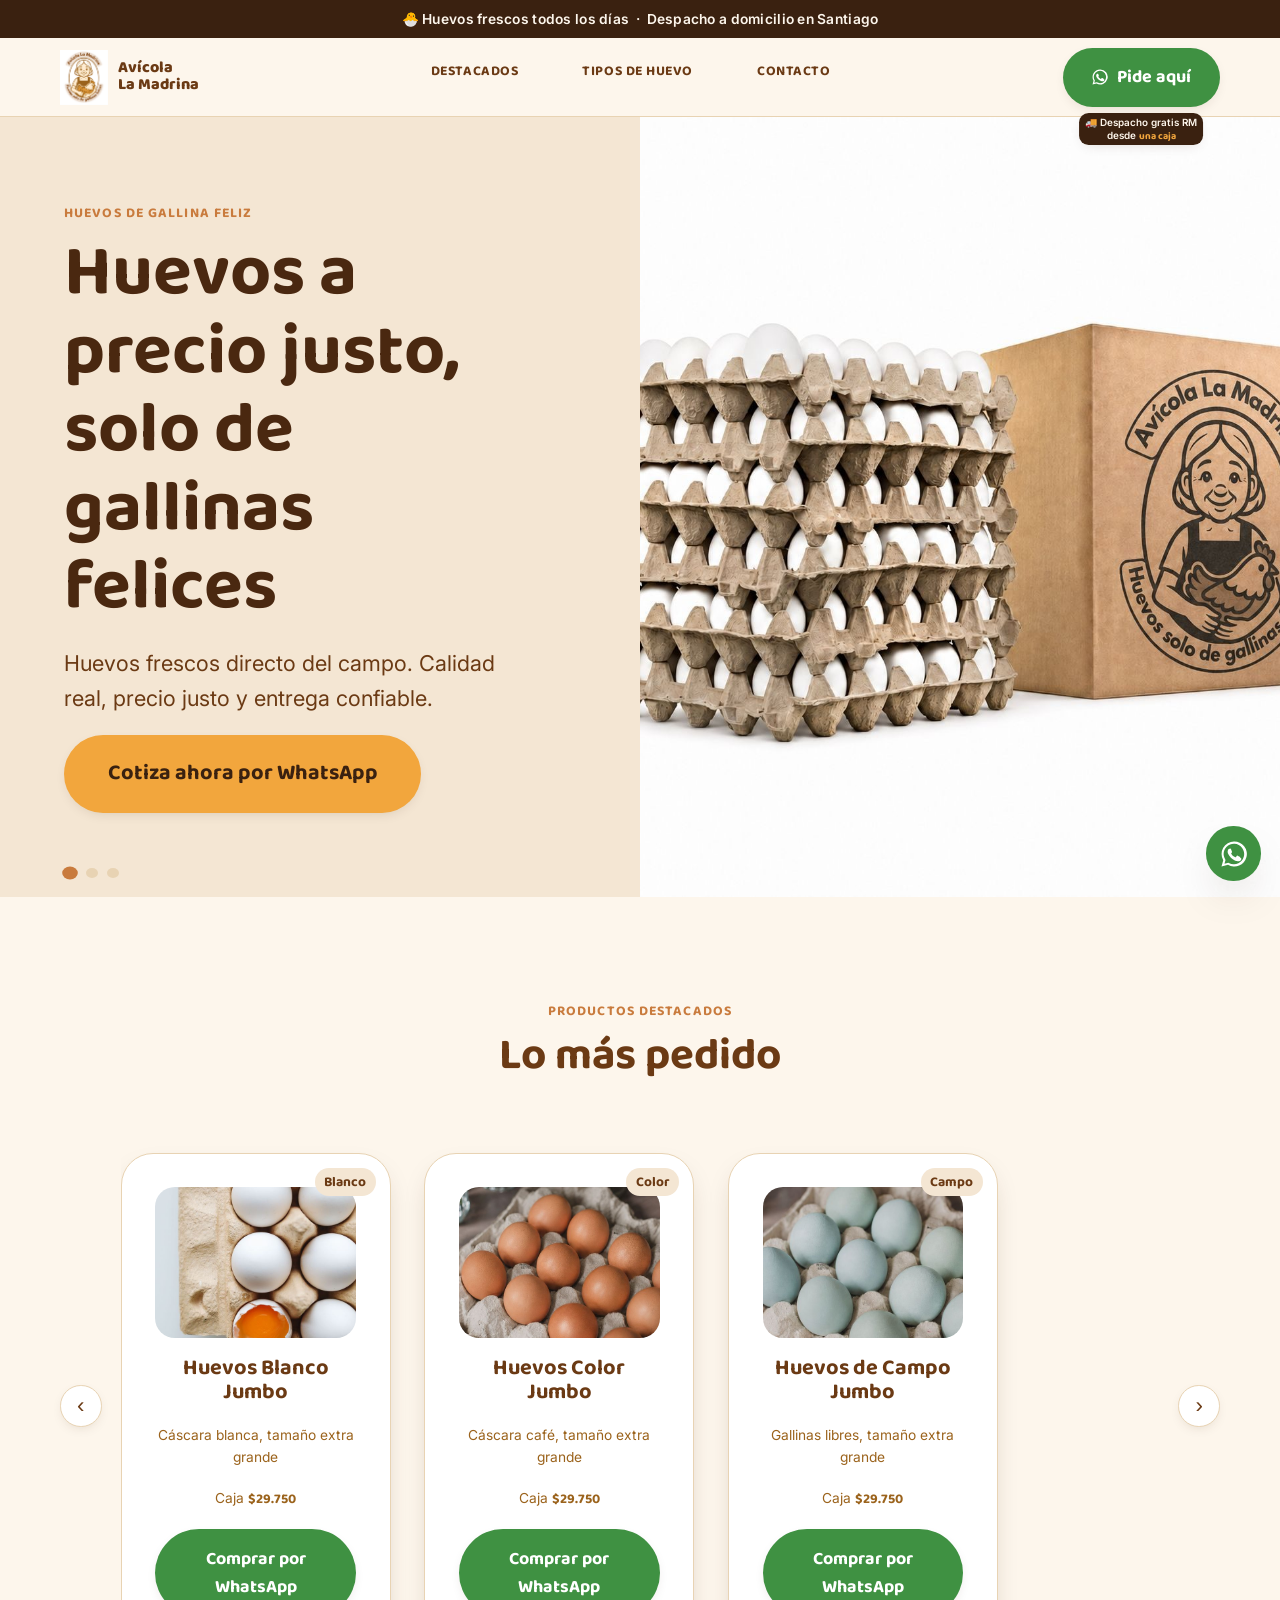
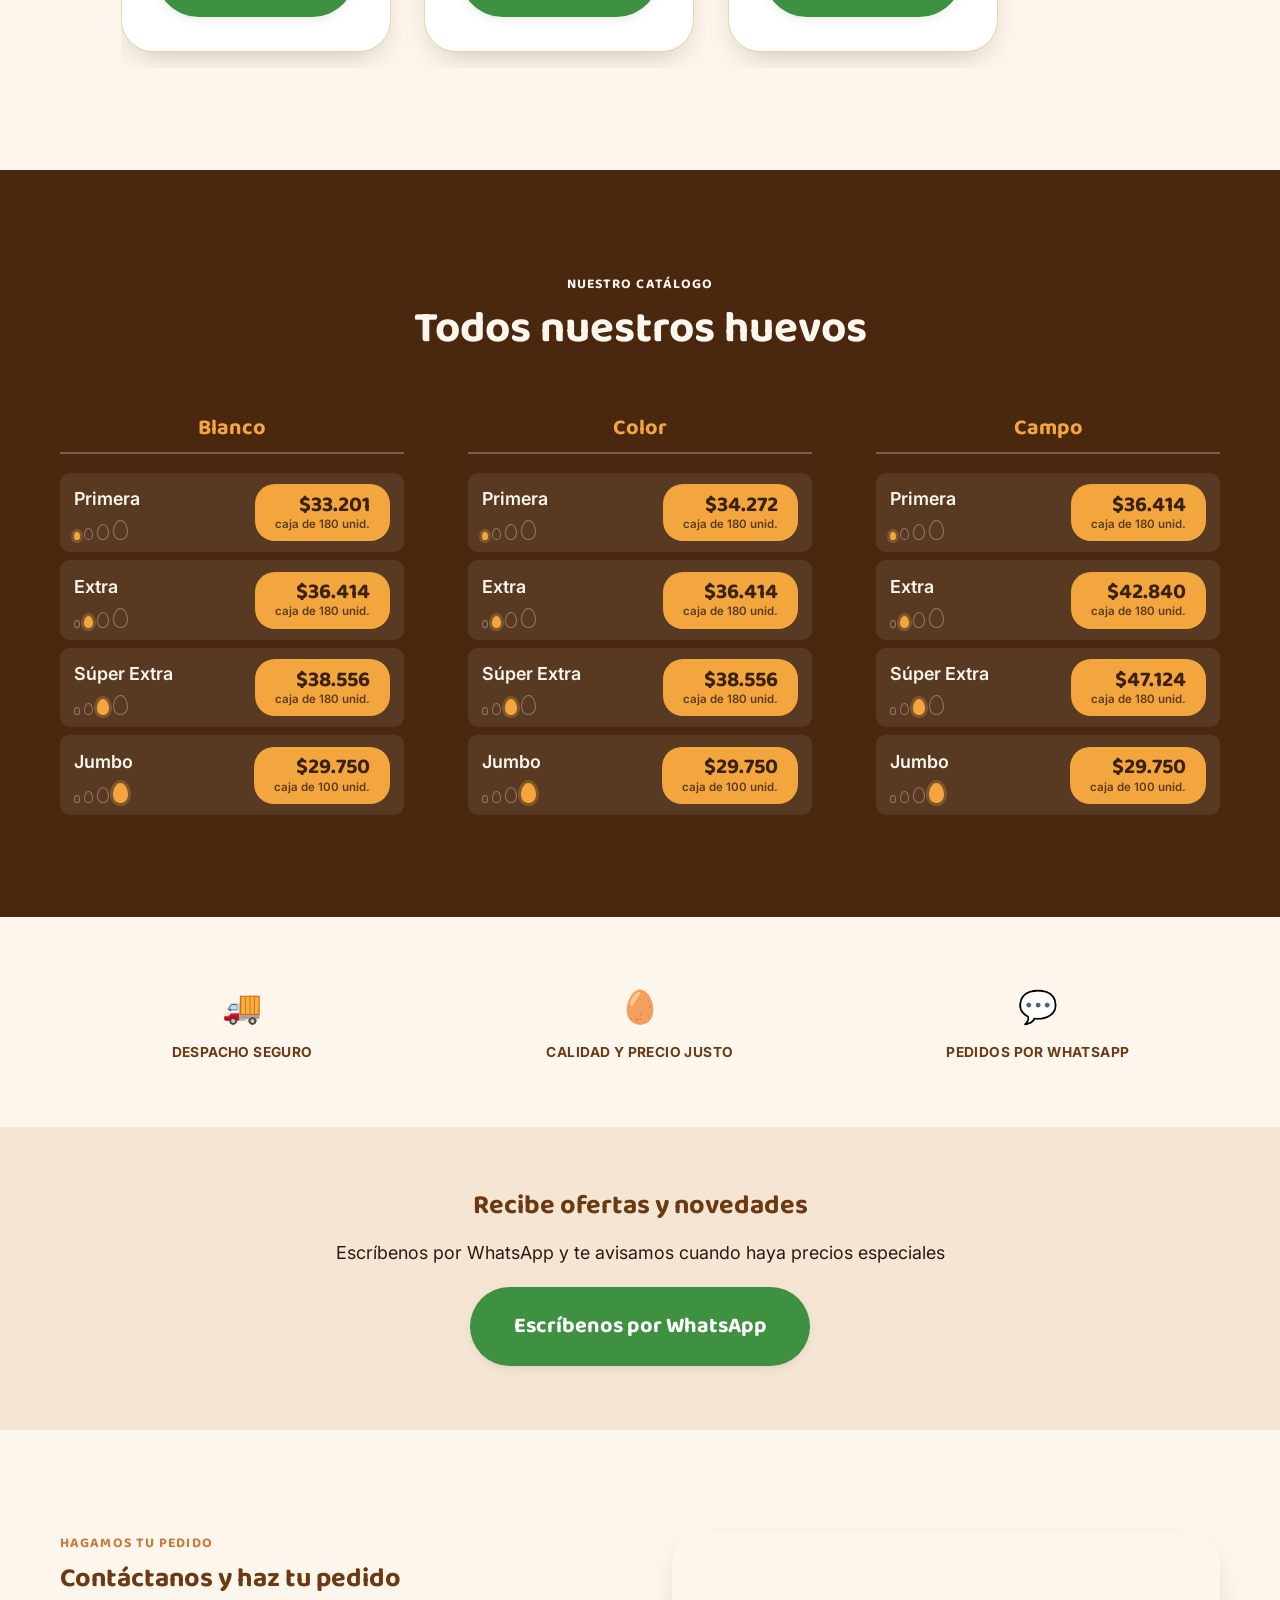
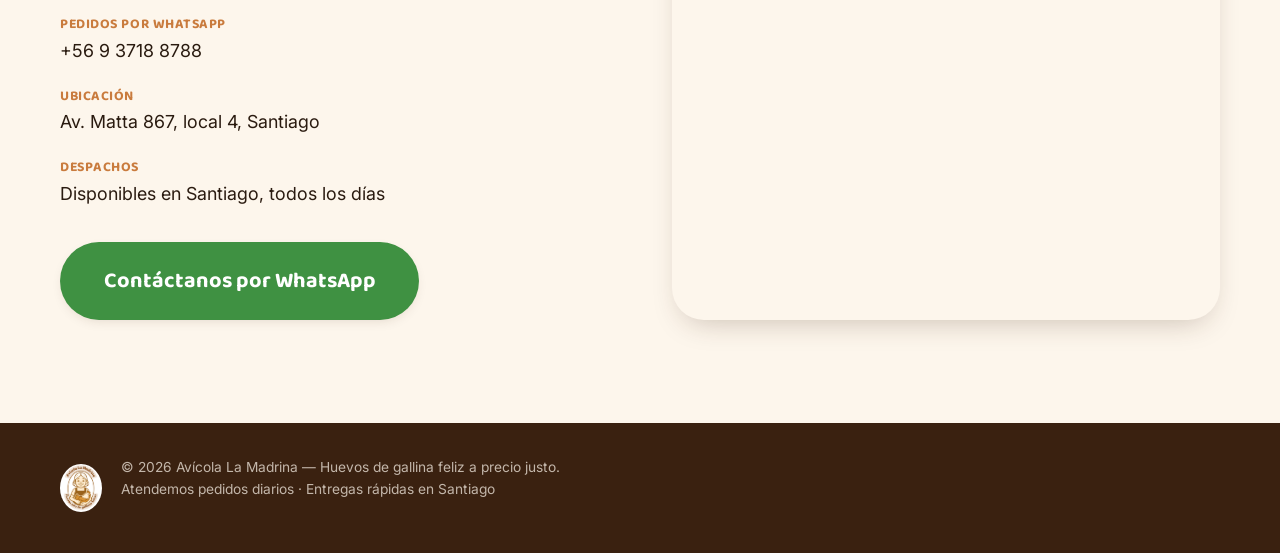
==== commit e840fa4c: "Catálogo: mostrar 'caja de N unid.' en vez de 'N unidades'; botón header ahora dice 'Pide aquí'" ====
--- a/version-clasica/index.html
+++ b/version-clasica/index.html
@@ -33,7 +33,7 @@
       <div class="chdr__wa-wrap">
         <a class="cbtn cbtn--whatsapp js-whatsapp" data-wa-msg="Hola, quiero cotizar huevos" href="#">
           <svg viewBox="0 0 24 24" width="18" height="18" aria-hidden="true"><path fill="currentColor" d="M12 2a10 10 0 0 0-8.6 15L2 22l5.2-1.4A10 10 0 1 0 12 2Zm0 18.2a8.2 8.2 0 0 1-4.2-1.1l-.3-.2-3.1.8.8-3-.2-.3A8.2 8.2 0 1 1 12 20.2Zm4.5-6.1c-.2-.1-1.4-.7-1.6-.8-.2-.1-.4-.1-.6.1-.2.2-.6.8-.8 1-.1.2-.3.2-.5.1-1.4-.7-2.3-1.3-3.2-2.8-.2-.4.2-.4.6-1.2.1-.1 0-.3 0-.4C10.3 9.8 9.8 8.6 9.6 8.1c-.2-.5-.4-.4-.6-.4h-.5c-.2 0-.5.1-.7.3-.2.2-.9.9-.9 2.2s1 2.6 1.1 2.8c.1.2 1.9 3 4.7 4.1.7.3 1.2.4 1.6.5.7.2 1.3.2 1.8.1.5-.1 1.4-.6 1.6-1.1.2-.5.2-1 .1-1.1-.1-.1-.3-.2-.5-.3Z"/></svg>
-          WhatsApp
+          Pide aquí
         </a>
         <span class="chdr__freebadge">🚚 Despacho gratis RM<br>desde <strong>una caja</strong></span>
       </div>
@@ -156,28 +156,28 @@
                 <span class="ccatalogo__name">Primera</span>
                 <span class="csize-scale" aria-hidden="true"><i class="csize-scale__dot is-active"></i><i class="csize-scale__dot"></i><i class="csize-scale__dot"></i><i class="csize-scale__dot"></i></span>
               </div>
-              <a class="js-whatsapp" data-wa-msg="Hola, quiero cotizar huevos Blanco Primera" href="#"><strong>$33.201</strong><small>180 unidades</small></a>
+              <a class="js-whatsapp" data-wa-msg="Hola, quiero cotizar huevos Blanco Primera" href="#"><strong>$33.201</strong><small>caja de 180 unid.</small></a>
             </li>
             <li>
               <div class="ccatalogo__info">
                 <span class="ccatalogo__name">Extra</span>
                 <span class="csize-scale" aria-hidden="true"><i class="csize-scale__dot"></i><i class="csize-scale__dot is-active"></i><i class="csize-scale__dot"></i><i class="csize-scale__dot"></i></span>
               </div>
-              <a class="js-whatsapp" data-wa-msg="Hola, quiero cotizar huevos Blanco Extra" href="#"><strong>$36.414</strong><small>180 unidades</small></a>
+              <a class="js-whatsapp" data-wa-msg="Hola, quiero cotizar huevos Blanco Extra" href="#"><strong>$36.414</strong><small>caja de 180 unid.</small></a>
             </li>
             <li>
               <div class="ccatalogo__info">
                 <span class="ccatalogo__name">Súper Extra</span>
                 <span class="csize-scale" aria-hidden="true"><i class="csize-scale__dot"></i><i class="csize-scale__dot"></i><i class="csize-scale__dot is-active"></i><i class="csize-scale__dot"></i></span>
               </div>
-              <a class="js-whatsapp" data-wa-msg="Hola, quiero cotizar huevos Blanco Súper Extra" href="#"><strong>$38.556</strong><small>180 unidades</small></a>
+              <a class="js-whatsapp" data-wa-msg="Hola, quiero cotizar huevos Blanco Súper Extra" href="#"><strong>$38.556</strong><small>caja de 180 unid.</small></a>
             </li>
             <li>
               <div class="ccatalogo__info">
                 <span class="ccatalogo__name">Jumbo</span>
                 <span class="csize-scale" aria-hidden="true"><i class="csize-scale__dot"></i><i class="csize-scale__dot"></i><i class="csize-scale__dot"></i><i class="csize-scale__dot is-active"></i></span>
               </div>
-              <a class="js-whatsapp" data-wa-msg="Hola, quiero cotizar huevos Blanco Jumbo" href="#"><strong>$29.750</strong><small>100 unidades</small></a>
+              <a class="js-whatsapp" data-wa-msg="Hola, quiero cotizar huevos Blanco Jumbo" href="#"><strong>$29.750</strong><small>caja de 100 unid.</small></a>
             </li>
           </ul>
         </div>
@@ -190,28 +190,28 @@
                 <span class="ccatalogo__name">Primera</span>
                 <span class="csize-scale" aria-hidden="true"><i class="csize-scale__dot is-active"></i><i class="csize-scale__dot"></i><i class="csize-scale__dot"></i><i class="csize-scale__dot"></i></span>
               </div>
-              <a class="js-whatsapp" data-wa-msg="Hola, quiero cotizar huevos Color Primera" href="#"><strong>$34.272</strong><small>180 unidades</small></a>
+              <a class="js-whatsapp" data-wa-msg="Hola, quiero cotizar huevos Color Primera" href="#"><strong>$34.272</strong><small>caja de 180 unid.</small></a>
             </li>
             <li>
               <div class="ccatalogo__info">
                 <span class="ccatalogo__name">Extra</span>
                 <span class="csize-scale" aria-hidden="true"><i class="csize-scale__dot"></i><i class="csize-scale__dot is-active"></i><i class="csize-scale__dot"></i><i class="csize-scale__dot"></i></span>
               </div>
-              <a class="js-whatsapp" data-wa-msg="Hola, quiero cotizar huevos Color Extra" href="#"><strong>$36.414</strong><small>180 unidades</small></a>
+              <a class="js-whatsapp" data-wa-msg="Hola, quiero cotizar huevos Color Extra" href="#"><strong>$36.414</strong><small>caja de 180 unid.</small></a>
             </li>
             <li>
               <div class="ccatalogo__info">
                 <span class="ccatalogo__name">Súper Extra</span>
                 <span class="csize-scale" aria-hidden="true"><i class="csize-scale__dot"></i><i class="csize-scale__dot"></i><i class="csize-scale__dot is-active"></i><i class="csize-scale__dot"></i></span>
               </div>
-              <a class="js-whatsapp" data-wa-msg="Hola, quiero cotizar huevos Color Súper Extra" href="#"><strong>$38.556</strong><small>180 unidades</small></a>
+              <a class="js-whatsapp" data-wa-msg="Hola, quiero cotizar huevos Color Súper Extra" href="#"><strong>$38.556</strong><small>caja de 180 unid.</small></a>
             </li>
             <li>
               <div class="ccatalogo__info">
                 <span class="ccatalogo__name">Jumbo</span>
                 <span class="csize-scale" aria-hidden="true"><i class="csize-scale__dot"></i><i class="csize-scale__dot"></i><i class="csize-scale__dot"></i><i class="csize-scale__dot is-active"></i></span>
               </div>
-              <a class="js-whatsapp" data-wa-msg="Hola, quiero cotizar huevos Color Jumbo" href="#"><strong>$29.750</strong><small>100 unidades</small></a>
+              <a class="js-whatsapp" data-wa-msg="Hola, quiero cotizar huevos Color Jumbo" href="#"><strong>$29.750</strong><small>caja de 100 unid.</small></a>
             </li>
           </ul>
         </div>
@@ -224,28 +224,28 @@
                 <span class="ccatalogo__name">Primera</span>
                 <span class="csize-scale" aria-hidden="true"><i class="csize-scale__dot is-active"></i><i class="csize-scale__dot"></i><i class="csize-scale__dot"></i><i class="csize-scale__dot"></i></span>
               </div>
-              <a class="js-whatsapp" data-wa-msg="Hola, quiero cotizar huevos de Campo Primera" href="#"><strong>$36.414</strong><small>180 unidades</small></a>
+              <a class="js-whatsapp" data-wa-msg="Hola, quiero cotizar huevos de Campo Primera" href="#"><strong>$36.414</strong><small>caja de 180 unid.</small></a>
             </li>
             <li>
               <div class="ccatalogo__info">
                 <span class="ccatalogo__name">Extra</span>
                 <span class="csize-scale" aria-hidden="true"><i class="csize-scale__dot"></i><i class="csize-scale__dot is-active"></i><i class="csize-scale__dot"></i><i class="csize-scale__dot"></i></span>
               </div>
-              <a class="js-whatsapp" data-wa-msg="Hola, quiero cotizar huevos de Campo Extra" href="#"><strong>$42.840</strong><small>180 unidades</small></a>
+              <a class="js-whatsapp" data-wa-msg="Hola, quiero cotizar huevos de Campo Extra" href="#"><strong>$42.840</strong><small>caja de 180 unid.</small></a>
             </li>
             <li>
               <div class="ccatalogo__info">
                 <span class="ccatalogo__name">Súper Extra</span>
                 <span class="csize-scale" aria-hidden="true"><i class="csize-scale__dot"></i><i class="csize-scale__dot"></i><i class="csize-scale__dot is-active"></i><i class="csize-scale__dot"></i></span>
               </div>
-              <a class="js-whatsapp" data-wa-msg="Hola, quiero cotizar huevos de Campo Súper Extra" href="#"><strong>$47.124</strong><small>180 unidades</small></a>
+              <a class="js-whatsapp" data-wa-msg="Hola, quiero cotizar huevos de Campo Súper Extra" href="#"><strong>$47.124</strong><small>caja de 180 unid.</small></a>
             </li>
             <li>
               <div class="ccatalogo__info">
                 <span class="ccatalogo__name">Jumbo</span>
                 <span class="csize-scale" aria-hidden="true"><i class="csize-scale__dot"></i><i class="csize-scale__dot"></i><i class="csize-scale__dot"></i><i class="csize-scale__dot is-active"></i></span>
               </div>
-              <a class="js-whatsapp" data-wa-msg="Hola, quiero cotizar huevos de Campo Jumbo" href="#"><strong>$29.750</strong><small>100 unidades</small></a>
+              <a class="js-whatsapp" data-wa-msg="Hola, quiero cotizar huevos de Campo Jumbo" href="#"><strong>$29.750</strong><small>caja de 100 unid.</small></a>
             </li>
           </ul>
         </div>
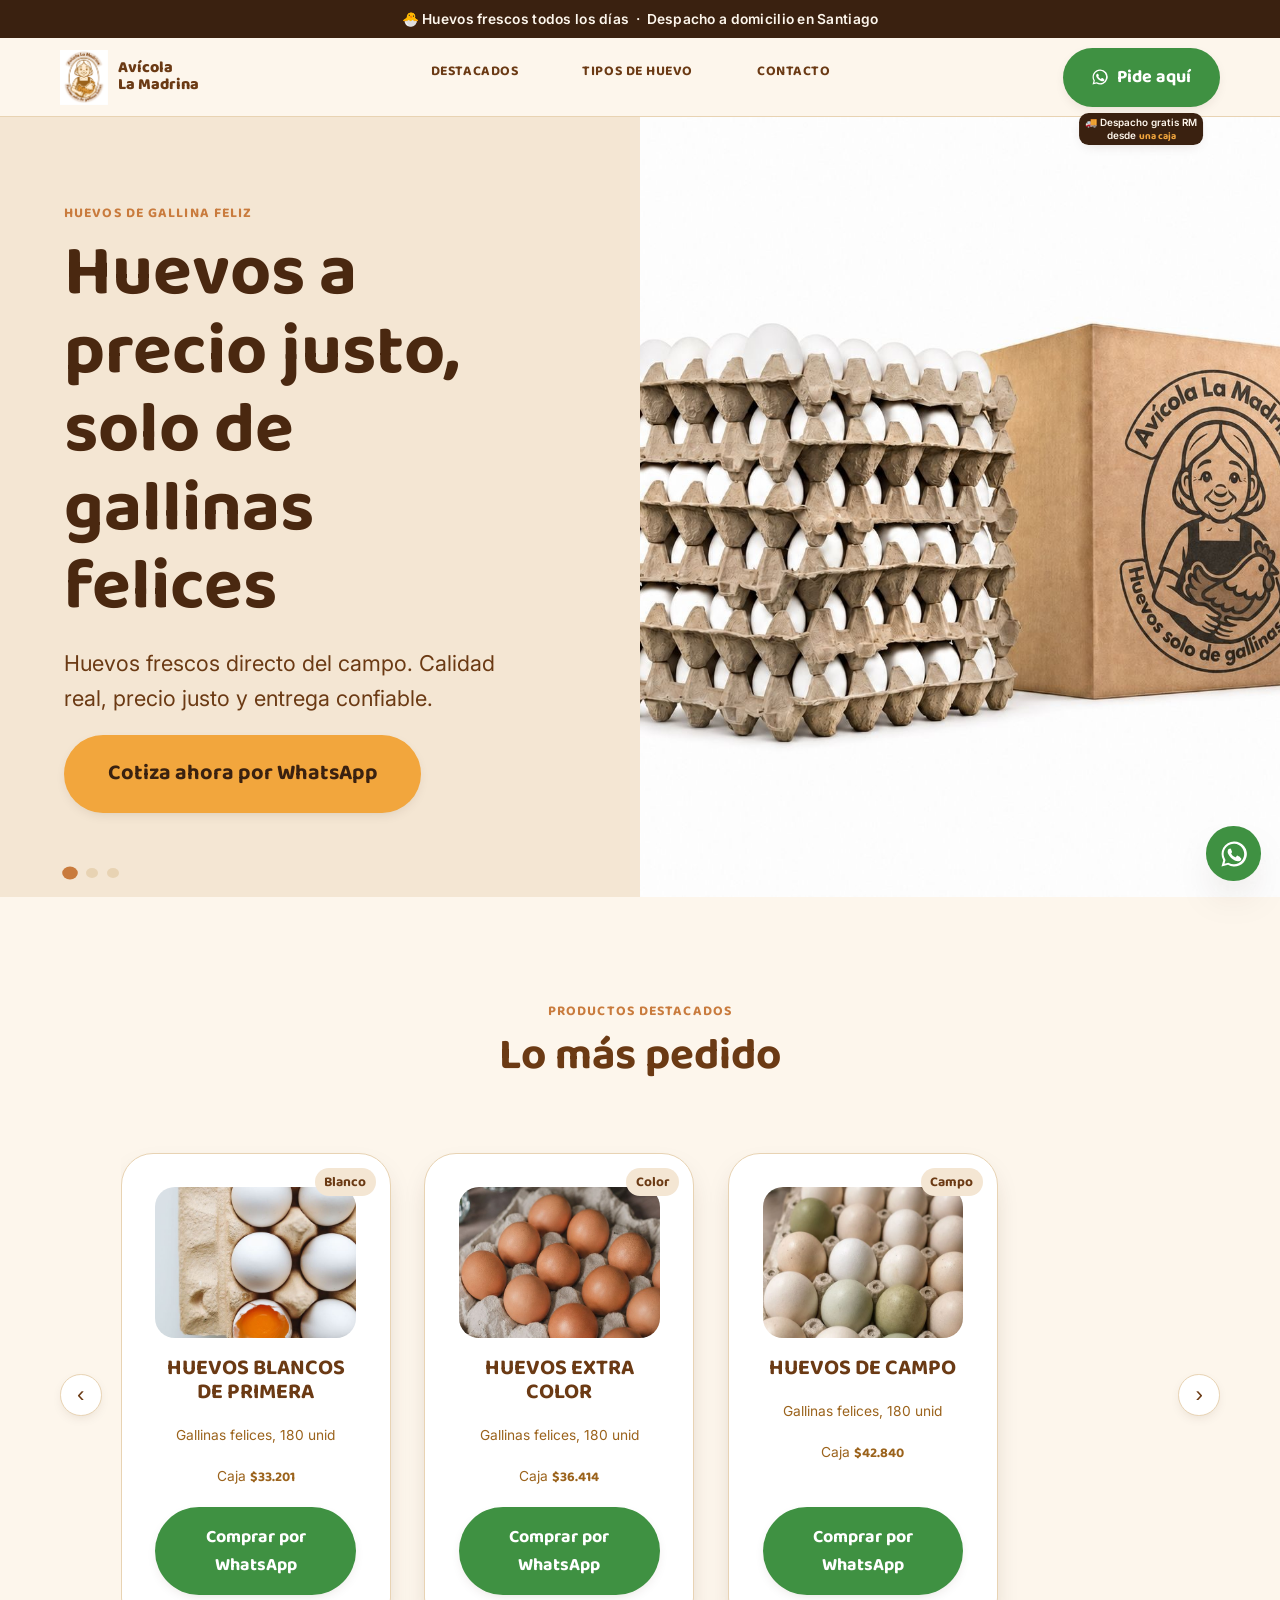
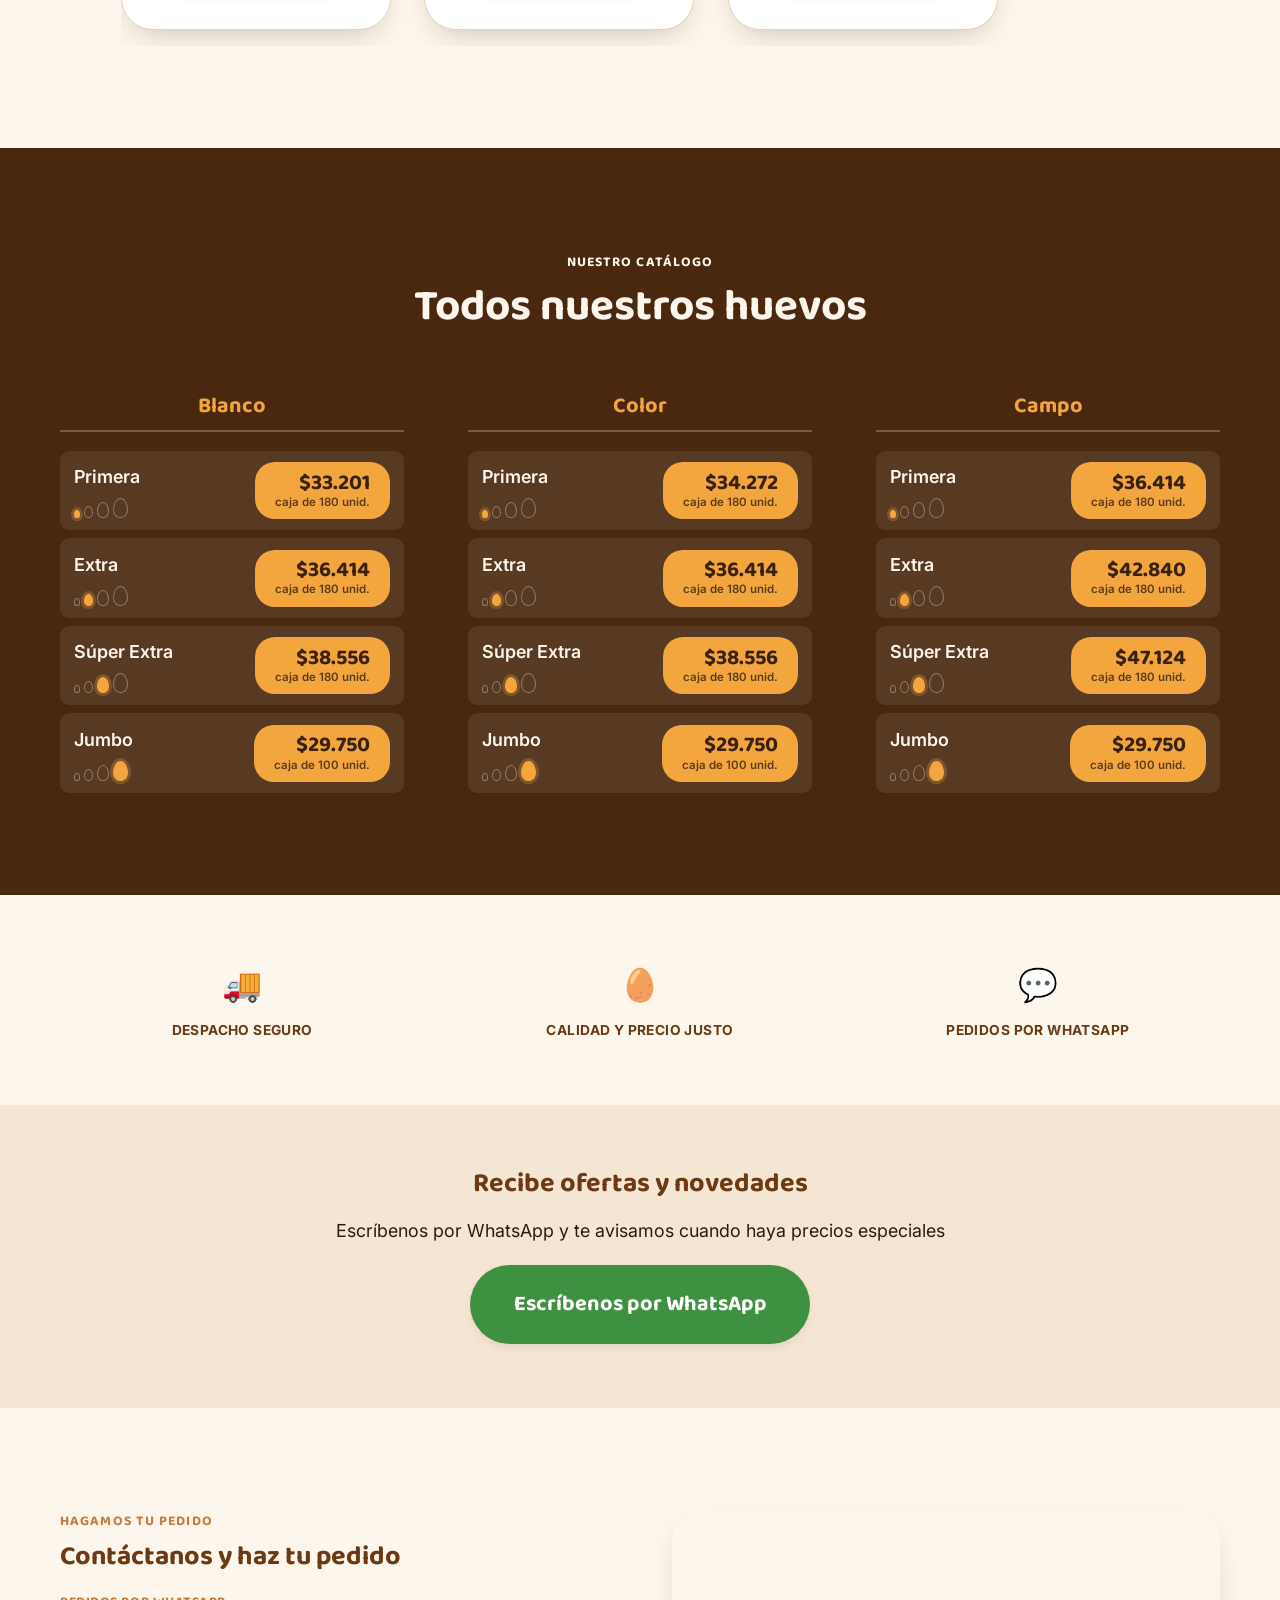
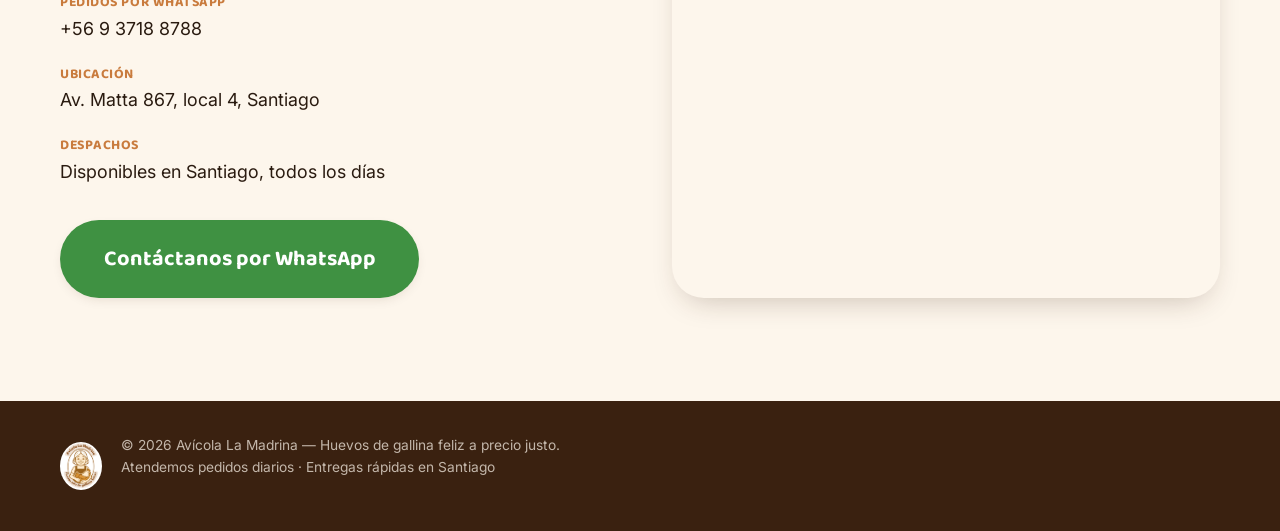
==== commit 75e1598a: "Actualizar tarjetas destacadas: Blancos de Primera / Extra Color / Campo Nuevos títulos, subtítulo "" ====
--- a/version-clasica/index.html
+++ b/version-clasica/index.html
@@ -109,29 +109,29 @@
       <div class="cdestacados__track" id="destacados-track">
         <article class="cproduct-card">
           <span class="cproduct-card__badge">Blanco</span>
-          <div class="cproduct-card__photo"><img src="../assets/images/photos/product-tipo-huevo.jpg" alt="Huevos Blanco Jumbo" width="220" height="160" loading="lazy"></div>
-          <h3>Huevos Blanco Jumbo</h3>
-          <p>Cáscara blanca, tamaño extra grande</p>
-          <p class="cproduct-card__price">Caja <strong>$29.750</strong></p>
-          <a class="cbtn cbtn--whatsapp cbtn--block js-whatsapp" data-wa-msg="Hola, quiero cotizar una caja de huevos Blanco Jumbo" href="#">Comprar por WhatsApp</a>
+          <div class="cproduct-card__photo"><img src="../assets/images/photos/product-tipo-huevo.jpg" alt="Huevos Blancos de Primera" width="220" height="160" loading="lazy"></div>
+          <h3>HUEVOS BLANCOS DE PRIMERA</h3>
+          <p>Gallinas felices, 180 unid</p>
+          <p class="cproduct-card__price">Caja <strong>$33.201</strong></p>
+          <a class="cbtn cbtn--whatsapp cbtn--block js-whatsapp" data-wa-msg="Hola, quiero cotizar una caja de Huevos Blancos de Primera" href="#">Comprar por WhatsApp</a>
         </article>
 
         <article class="cproduct-card">
           <span class="cproduct-card__badge">Color</span>
-          <div class="cproduct-card__photo"><img src="../assets/images/photos/eggs-color-jumbo.jpg" alt="Huevos Color Jumbo" width="220" height="160" loading="lazy"></div>
-          <h3>Huevos Color Jumbo</h3>
-          <p>Cáscara café, tamaño extra grande</p>
-          <p class="cproduct-card__price">Caja <strong>$29.750</strong></p>
-          <a class="cbtn cbtn--whatsapp cbtn--block js-whatsapp" data-wa-msg="Hola, quiero cotizar una caja de huevos Color Jumbo" href="#">Comprar por WhatsApp</a>
+          <div class="cproduct-card__photo"><img src="../assets/images/photos/eggs-color-jumbo.jpg" alt="Huevos Extra Color" width="220" height="160" loading="lazy"></div>
+          <h3>HUEVOS EXTRA COLOR</h3>
+          <p>Gallinas felices, 180 unid</p>
+          <p class="cproduct-card__price">Caja <strong>$36.414</strong></p>
+          <a class="cbtn cbtn--whatsapp cbtn--block js-whatsapp" data-wa-msg="Hola, quiero cotizar una caja de Huevos Extra Color" href="#">Comprar por WhatsApp</a>
         </article>
 
         <article class="cproduct-card">
           <span class="cproduct-card__badge">Campo</span>
-          <div class="cproduct-card__photo"><img src="../assets/images/photos/eggs-campo-jumbo.jpg" alt="Huevos de Campo Jumbo" width="220" height="160" loading="lazy"></div>
-          <h3>Huevos de Campo Jumbo</h3>
-          <p>Gallinas libres, tamaño extra grande</p>
-          <p class="cproduct-card__price">Caja <strong>$29.750</strong></p>
-          <a class="cbtn cbtn--whatsapp cbtn--block js-whatsapp" data-wa-msg="Hola, quiero cotizar una caja de huevos de Campo Jumbo" href="#">Comprar por WhatsApp</a>
+          <div class="cproduct-card__photo"><img src="../assets/images/photos/eggs-campo-variety.jpg" alt="Huevos de Campo" width="220" height="160" loading="lazy"></div>
+          <h3>HUEVOS DE CAMPO</h3>
+          <p>Gallinas felices, 180 unid</p>
+          <p class="cproduct-card__price">Caja <strong>$42.840</strong></p>
+          <a class="cbtn cbtn--whatsapp cbtn--block js-whatsapp" data-wa-msg="Hola, quiero cotizar una caja de Huevos de Campo" href="#">Comprar por WhatsApp</a>
         </article>
       </div>
 
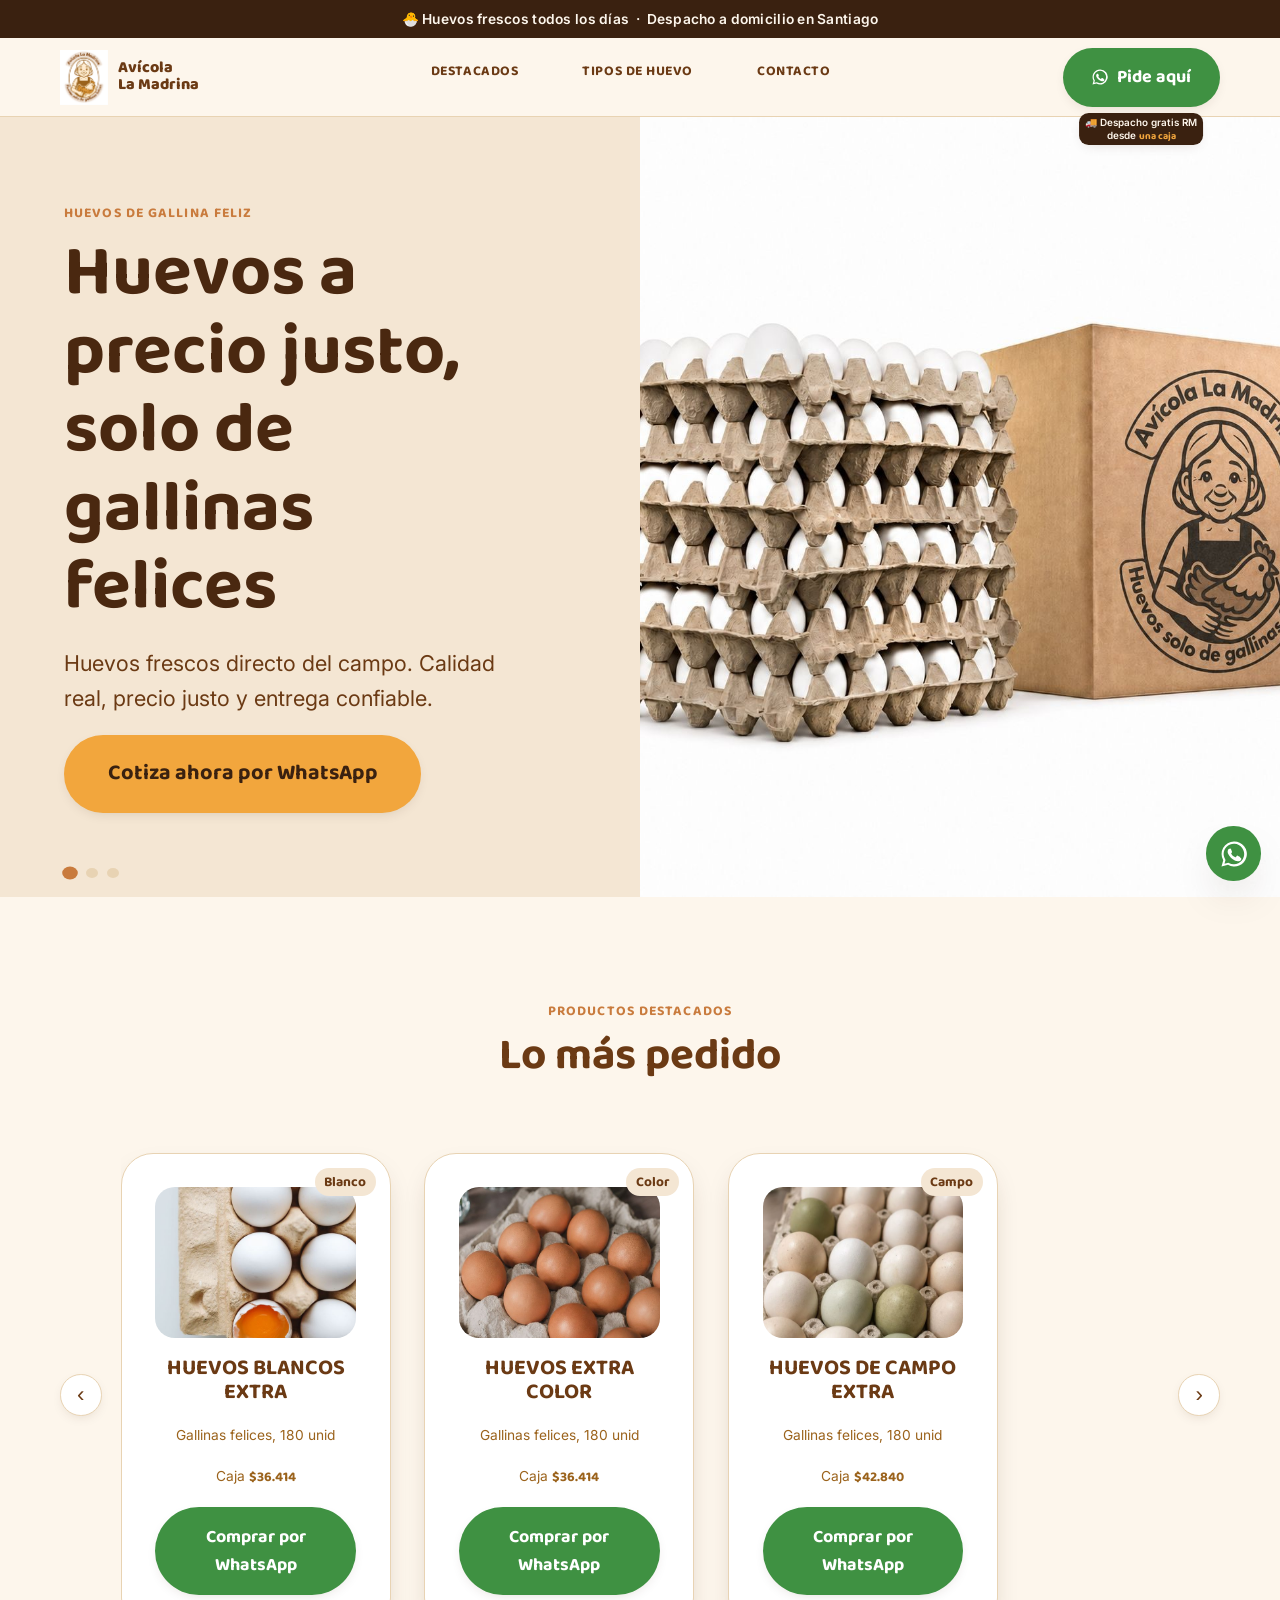
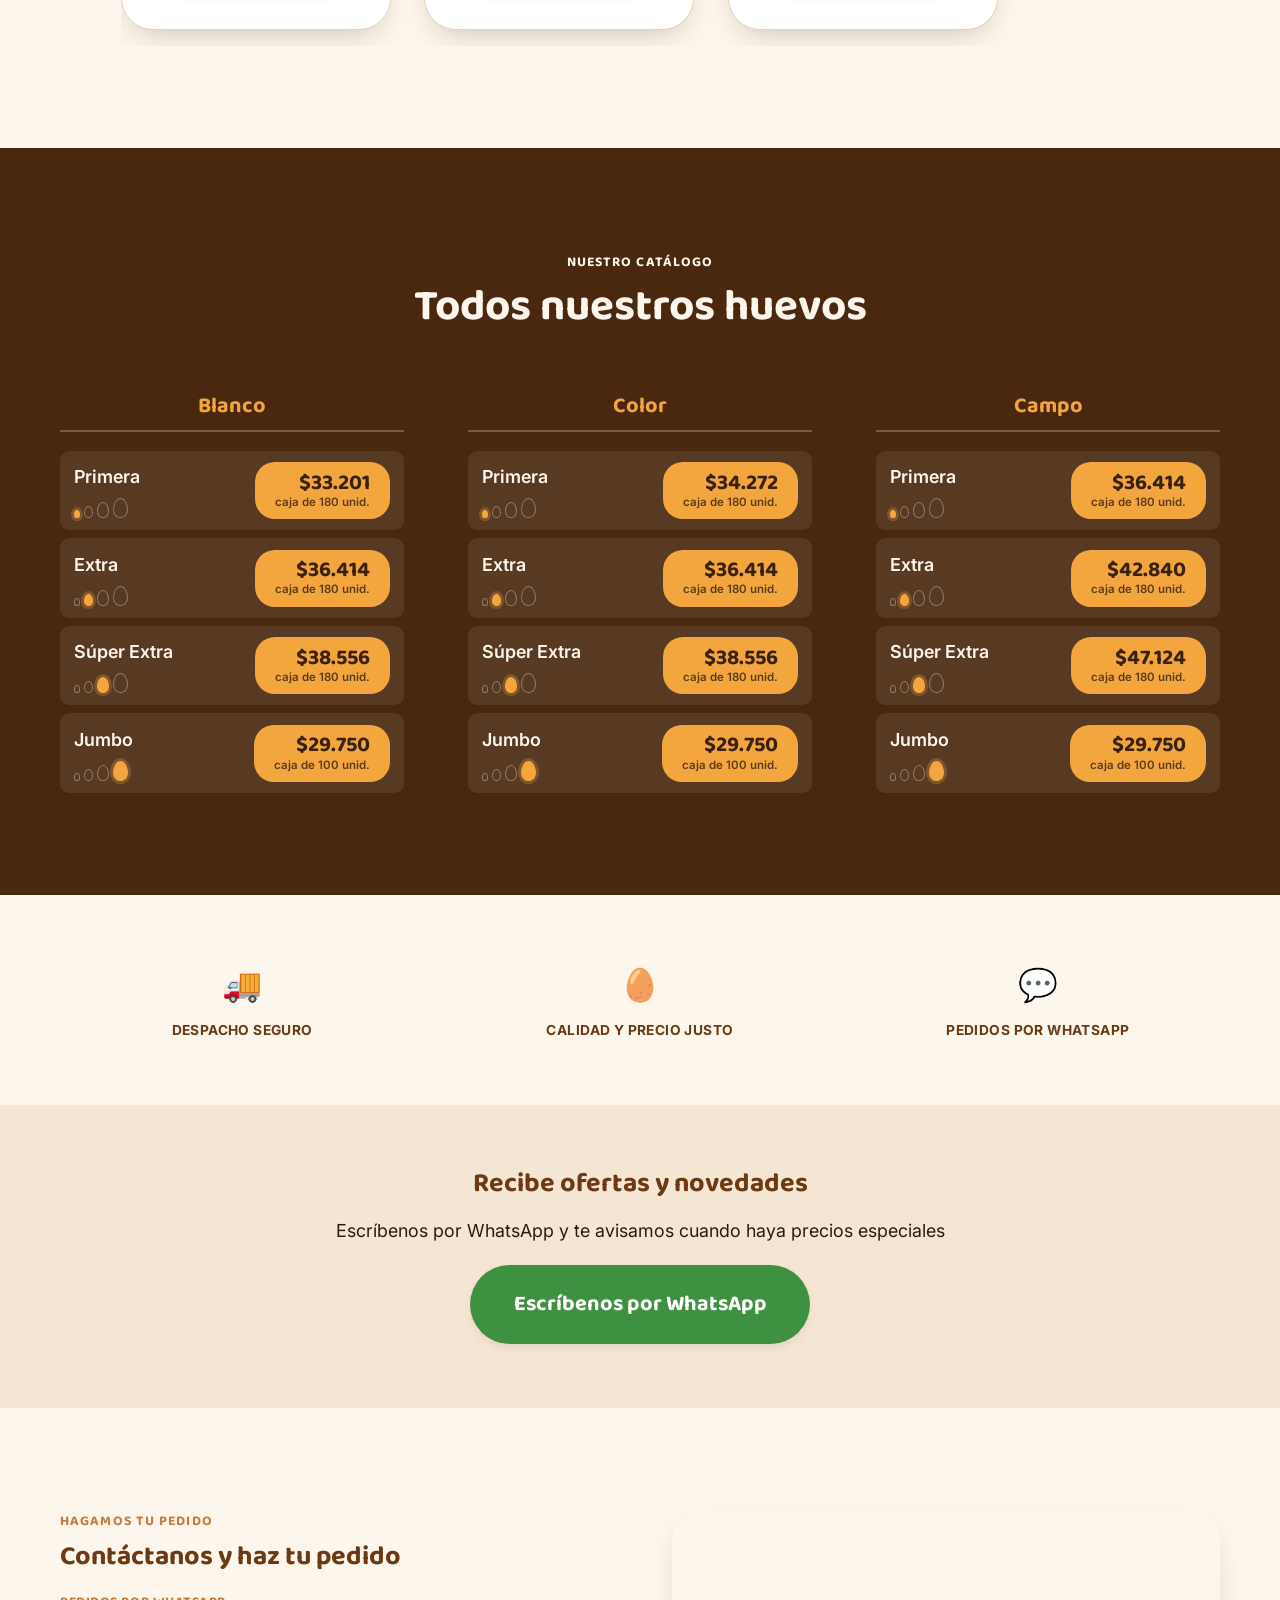
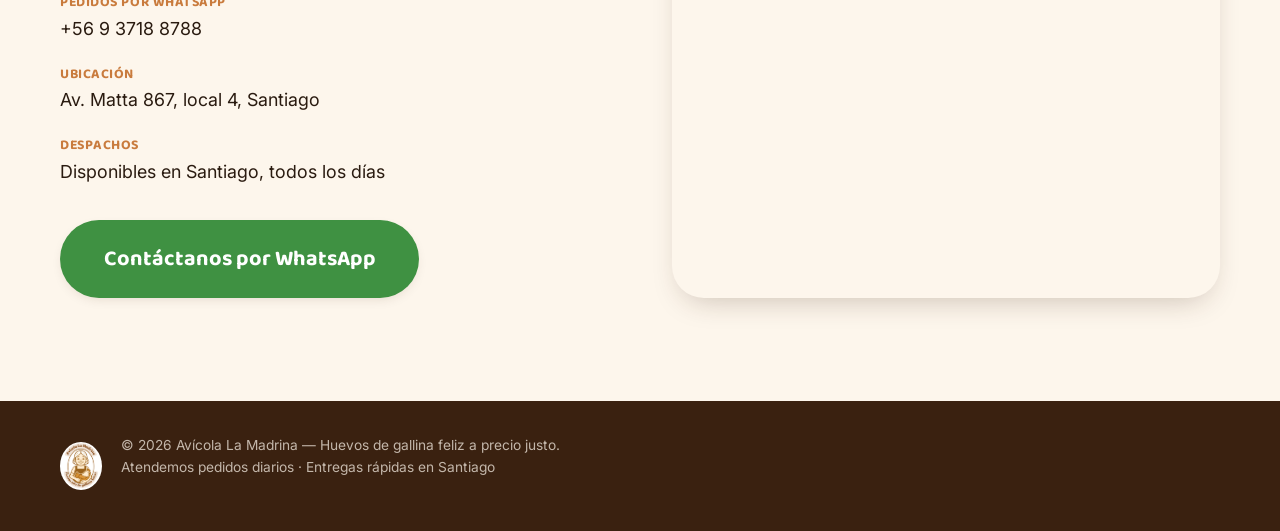
==== commit 85ea5920: "Ajustar tier de tarjetas destacadas: Blanco y Campo pasan a Extra Huevos Blancos ahora Extra ($36.41" ====
--- a/version-clasica/index.html
+++ b/version-clasica/index.html
@@ -109,11 +109,11 @@
       <div class="cdestacados__track" id="destacados-track">
         <article class="cproduct-card">
           <span class="cproduct-card__badge">Blanco</span>
-          <div class="cproduct-card__photo"><img src="../assets/images/photos/product-tipo-huevo.jpg" alt="Huevos Blancos de Primera" width="220" height="160" loading="lazy"></div>
-          <h3>HUEVOS BLANCOS DE PRIMERA</h3>
+          <div class="cproduct-card__photo"><img src="../assets/images/photos/product-tipo-huevo.jpg" alt="Huevos Blancos Extra" width="220" height="160" loading="lazy"></div>
+          <h3>HUEVOS BLANCOS EXTRA</h3>
           <p>Gallinas felices, 180 unid</p>
-          <p class="cproduct-card__price">Caja <strong>$33.201</strong></p>
-          <a class="cbtn cbtn--whatsapp cbtn--block js-whatsapp" data-wa-msg="Hola, quiero cotizar una caja de Huevos Blancos de Primera" href="#">Comprar por WhatsApp</a>
+          <p class="cproduct-card__price">Caja <strong>$36.414</strong></p>
+          <a class="cbtn cbtn--whatsapp cbtn--block js-whatsapp" data-wa-msg="Hola, quiero cotizar una caja de Huevos Blancos Extra" href="#">Comprar por WhatsApp</a>
         </article>
 
         <article class="cproduct-card">
@@ -127,11 +127,11 @@
 
         <article class="cproduct-card">
           <span class="cproduct-card__badge">Campo</span>
-          <div class="cproduct-card__photo"><img src="../assets/images/photos/eggs-campo-variety.jpg" alt="Huevos de Campo" width="220" height="160" loading="lazy"></div>
-          <h3>HUEVOS DE CAMPO</h3>
+          <div class="cproduct-card__photo"><img src="../assets/images/photos/eggs-campo-variety.jpg" alt="Huevos de Campo Extra" width="220" height="160" loading="lazy"></div>
+          <h3>HUEVOS DE CAMPO EXTRA</h3>
           <p>Gallinas felices, 180 unid</p>
           <p class="cproduct-card__price">Caja <strong>$42.840</strong></p>
-          <a class="cbtn cbtn--whatsapp cbtn--block js-whatsapp" data-wa-msg="Hola, quiero cotizar una caja de Huevos de Campo" href="#">Comprar por WhatsApp</a>
+          <a class="cbtn cbtn--whatsapp cbtn--block js-whatsapp" data-wa-msg="Hola, quiero cotizar una caja de Huevos de Campo Extra" href="#">Comprar por WhatsApp</a>
         </article>
       </div>
 
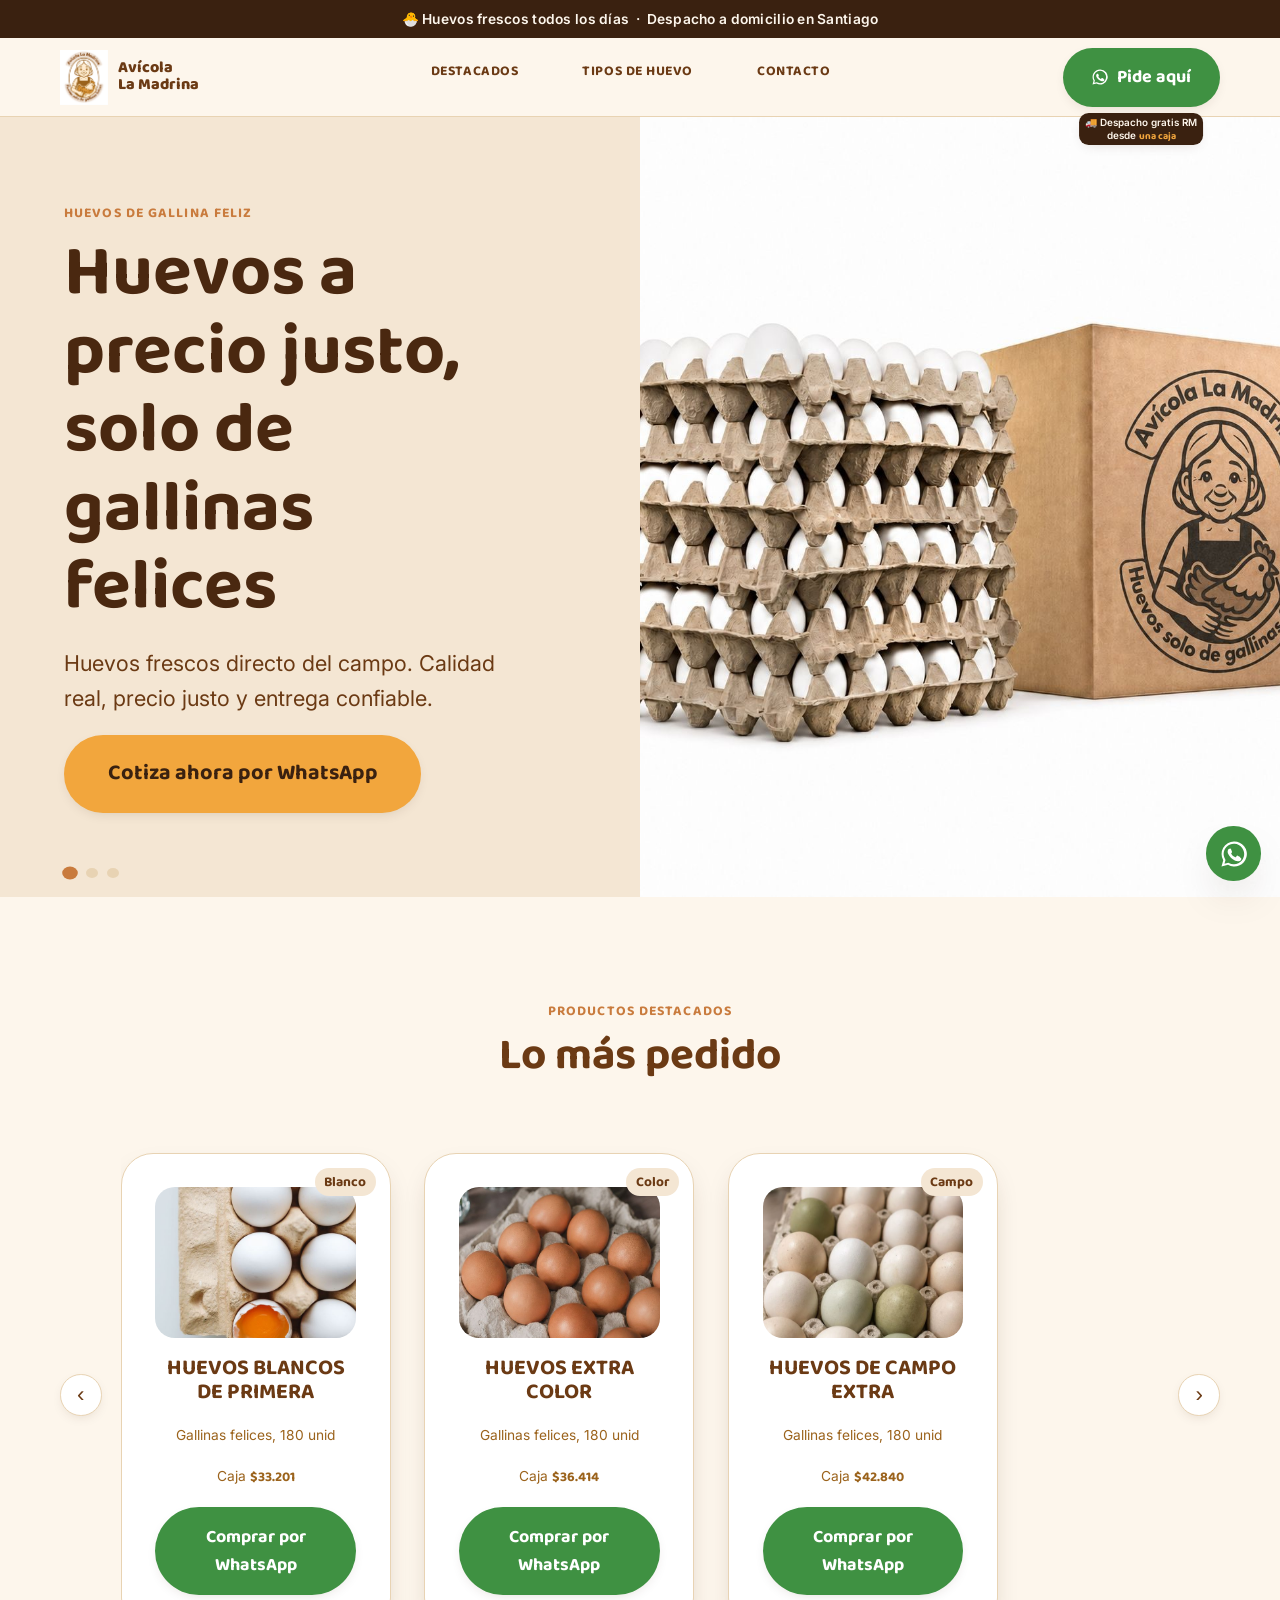
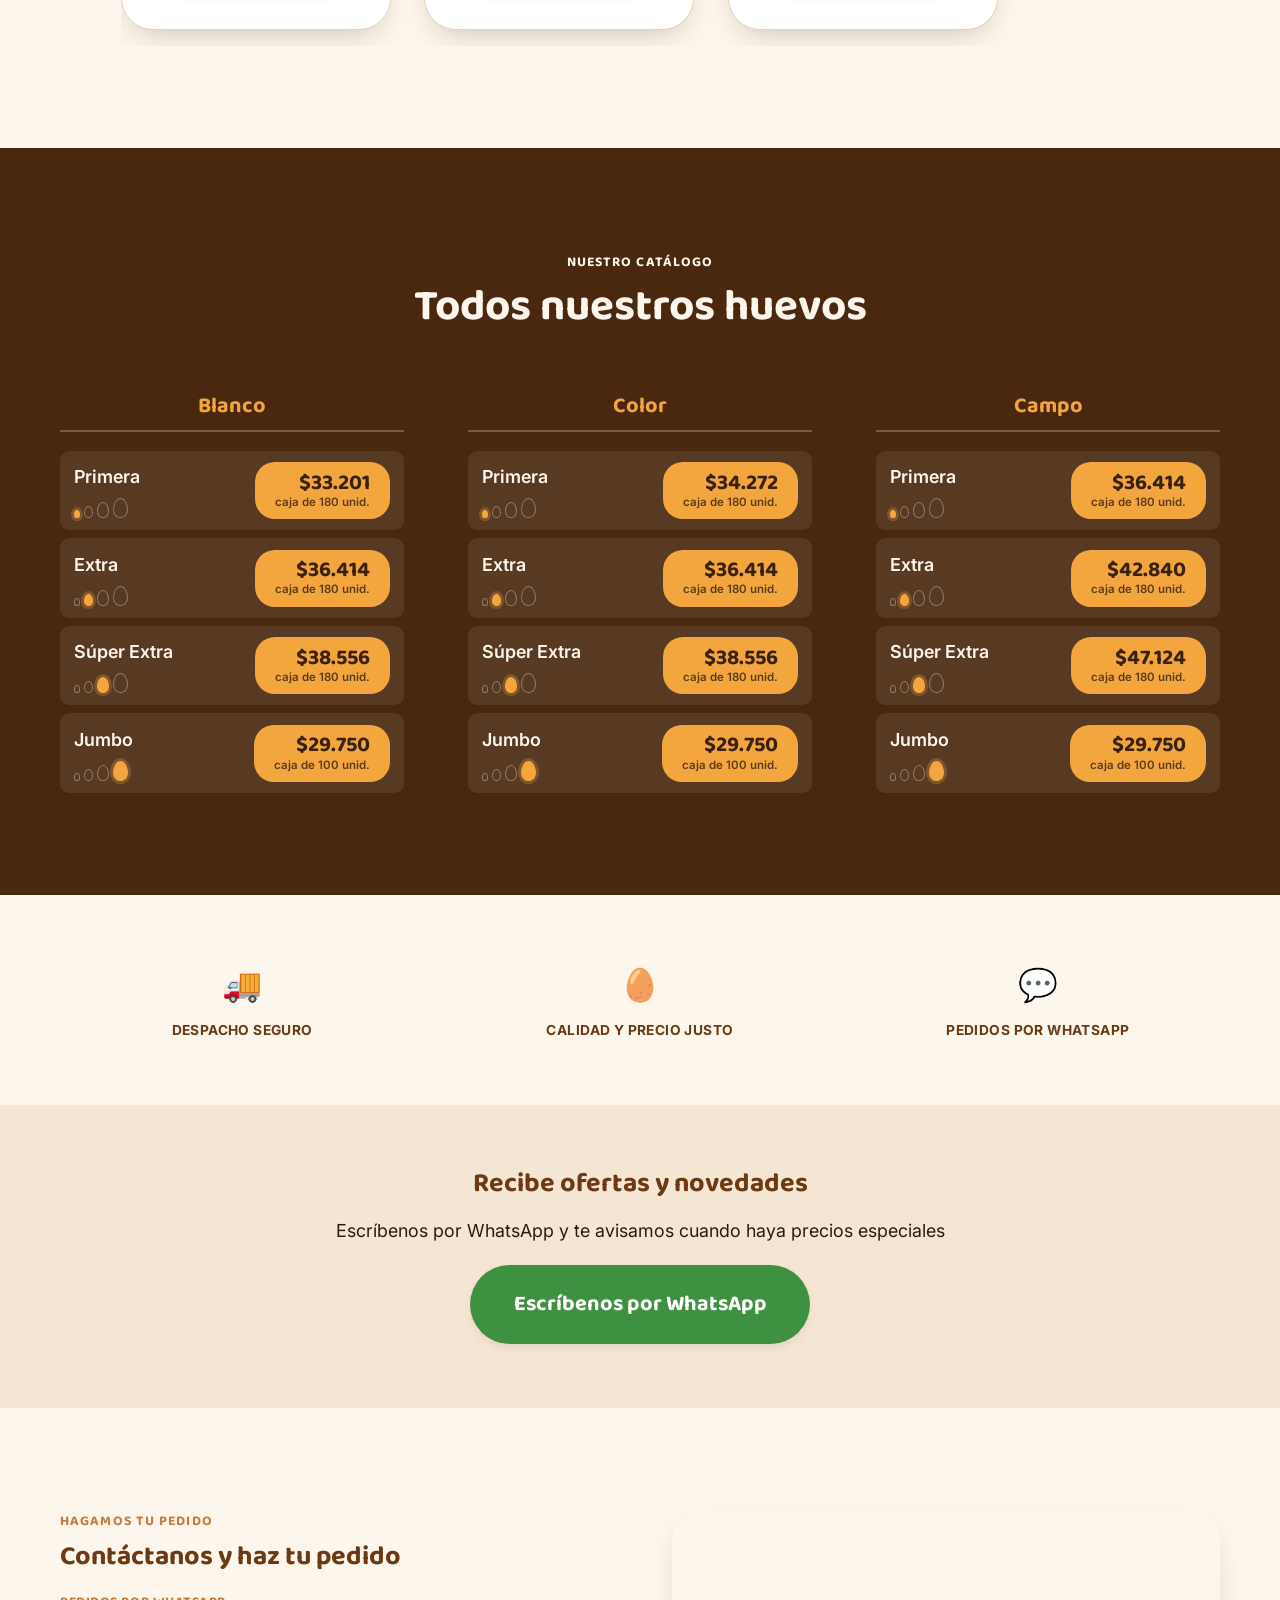
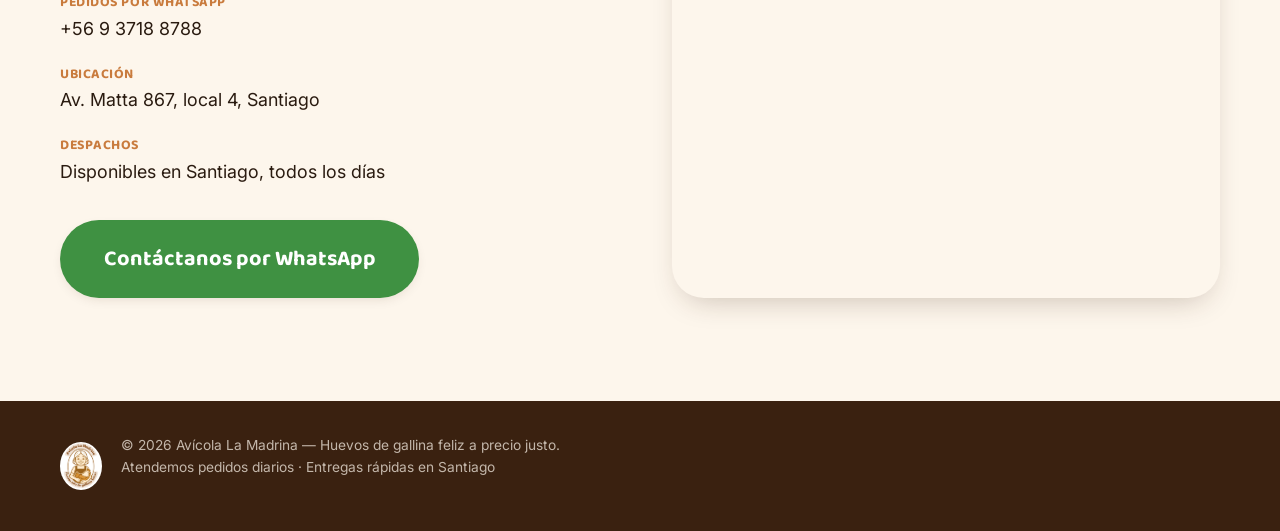
==== commit e69c3d94: "Revertir tarjeta Huevos Blancos a tier Primera Corrección: el tier Extra fue un error, vuelve a Prim" ====
--- a/version-clasica/index.html
+++ b/version-clasica/index.html
@@ -109,11 +109,11 @@
       <div class="cdestacados__track" id="destacados-track">
         <article class="cproduct-card">
           <span class="cproduct-card__badge">Blanco</span>
-          <div class="cproduct-card__photo"><img src="../assets/images/photos/product-tipo-huevo.jpg" alt="Huevos Blancos Extra" width="220" height="160" loading="lazy"></div>
-          <h3>HUEVOS BLANCOS EXTRA</h3>
+          <div class="cproduct-card__photo"><img src="../assets/images/photos/product-tipo-huevo.jpg" alt="Huevos Blancos de Primera" width="220" height="160" loading="lazy"></div>
+          <h3>HUEVOS BLANCOS DE PRIMERA</h3>
           <p>Gallinas felices, 180 unid</p>
-          <p class="cproduct-card__price">Caja <strong>$36.414</strong></p>
-          <a class="cbtn cbtn--whatsapp cbtn--block js-whatsapp" data-wa-msg="Hola, quiero cotizar una caja de Huevos Blancos Extra" href="#">Comprar por WhatsApp</a>
+          <p class="cproduct-card__price">Caja <strong>$33.201</strong></p>
+          <a class="cbtn cbtn--whatsapp cbtn--block js-whatsapp" data-wa-msg="Hola, quiero cotizar una caja de Huevos Blancos de Primera" href="#">Comprar por WhatsApp</a>
         </article>
 
         <article class="cproduct-card">
